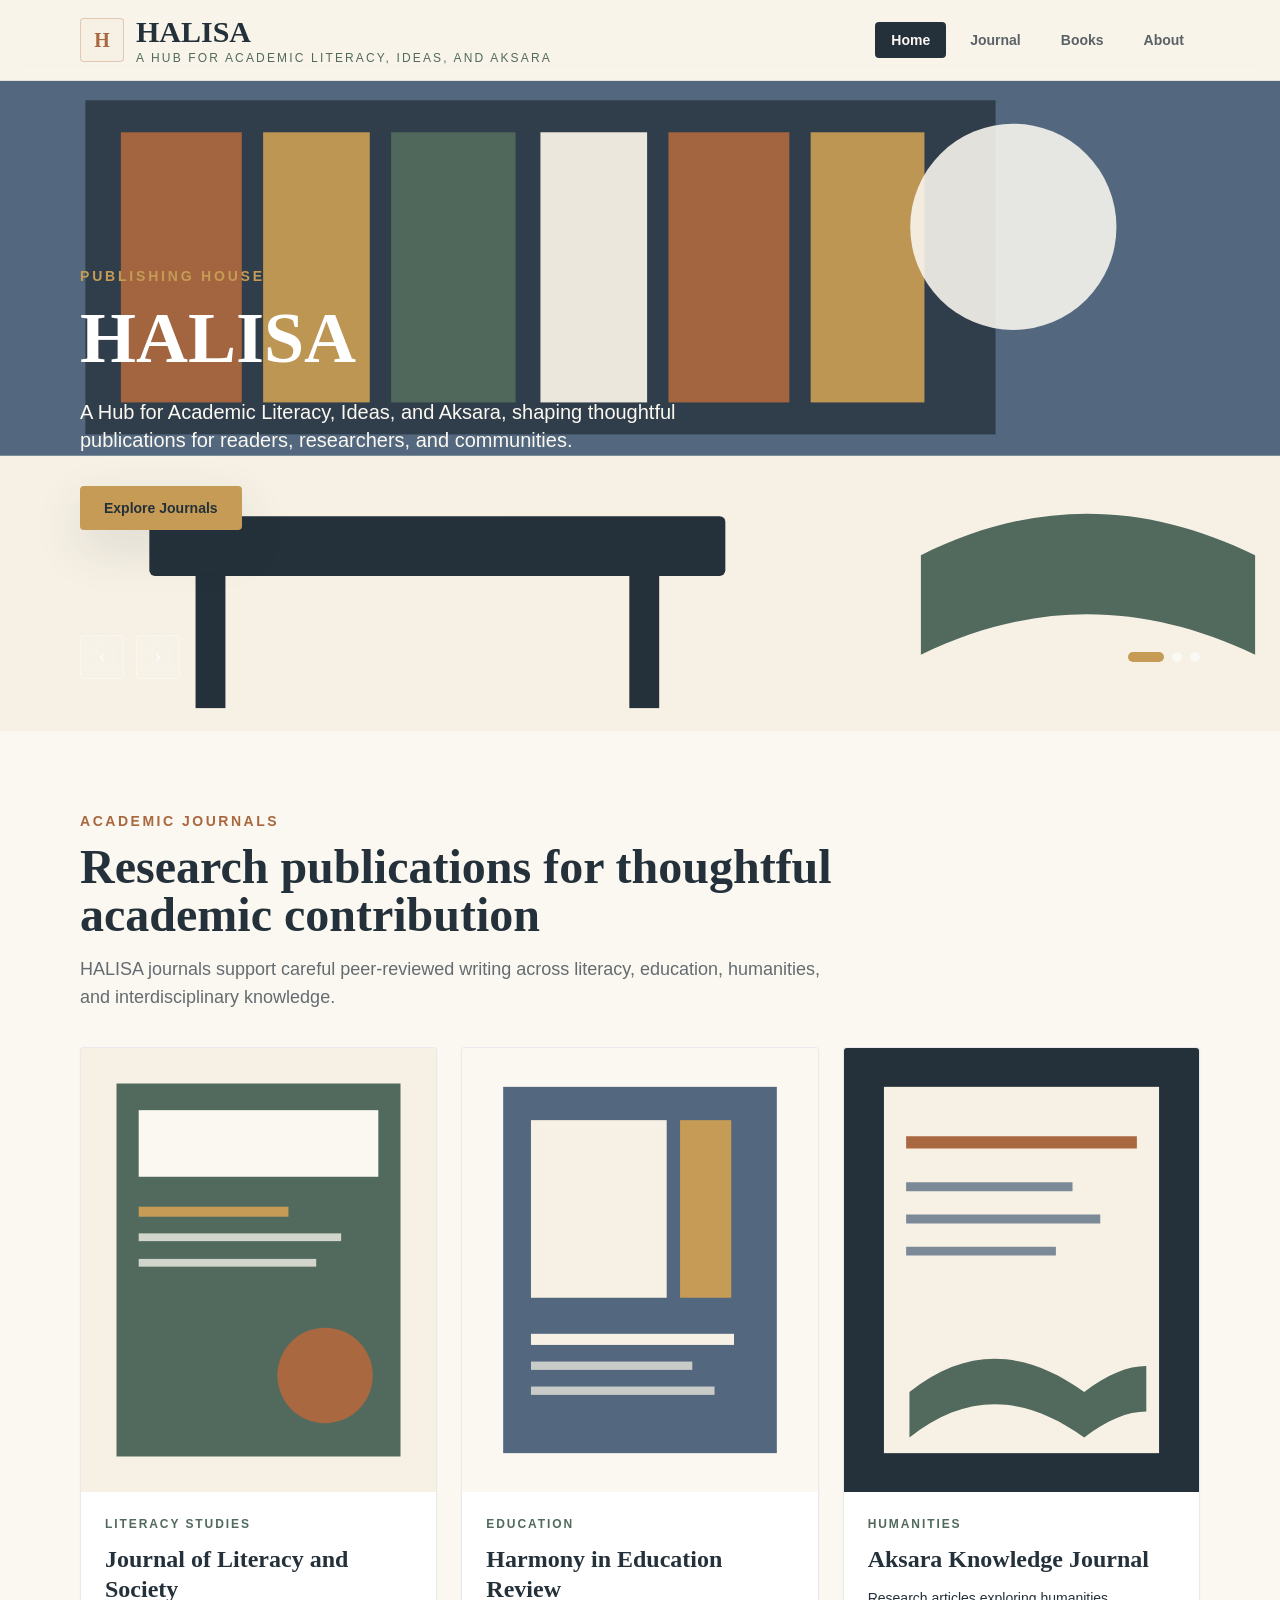
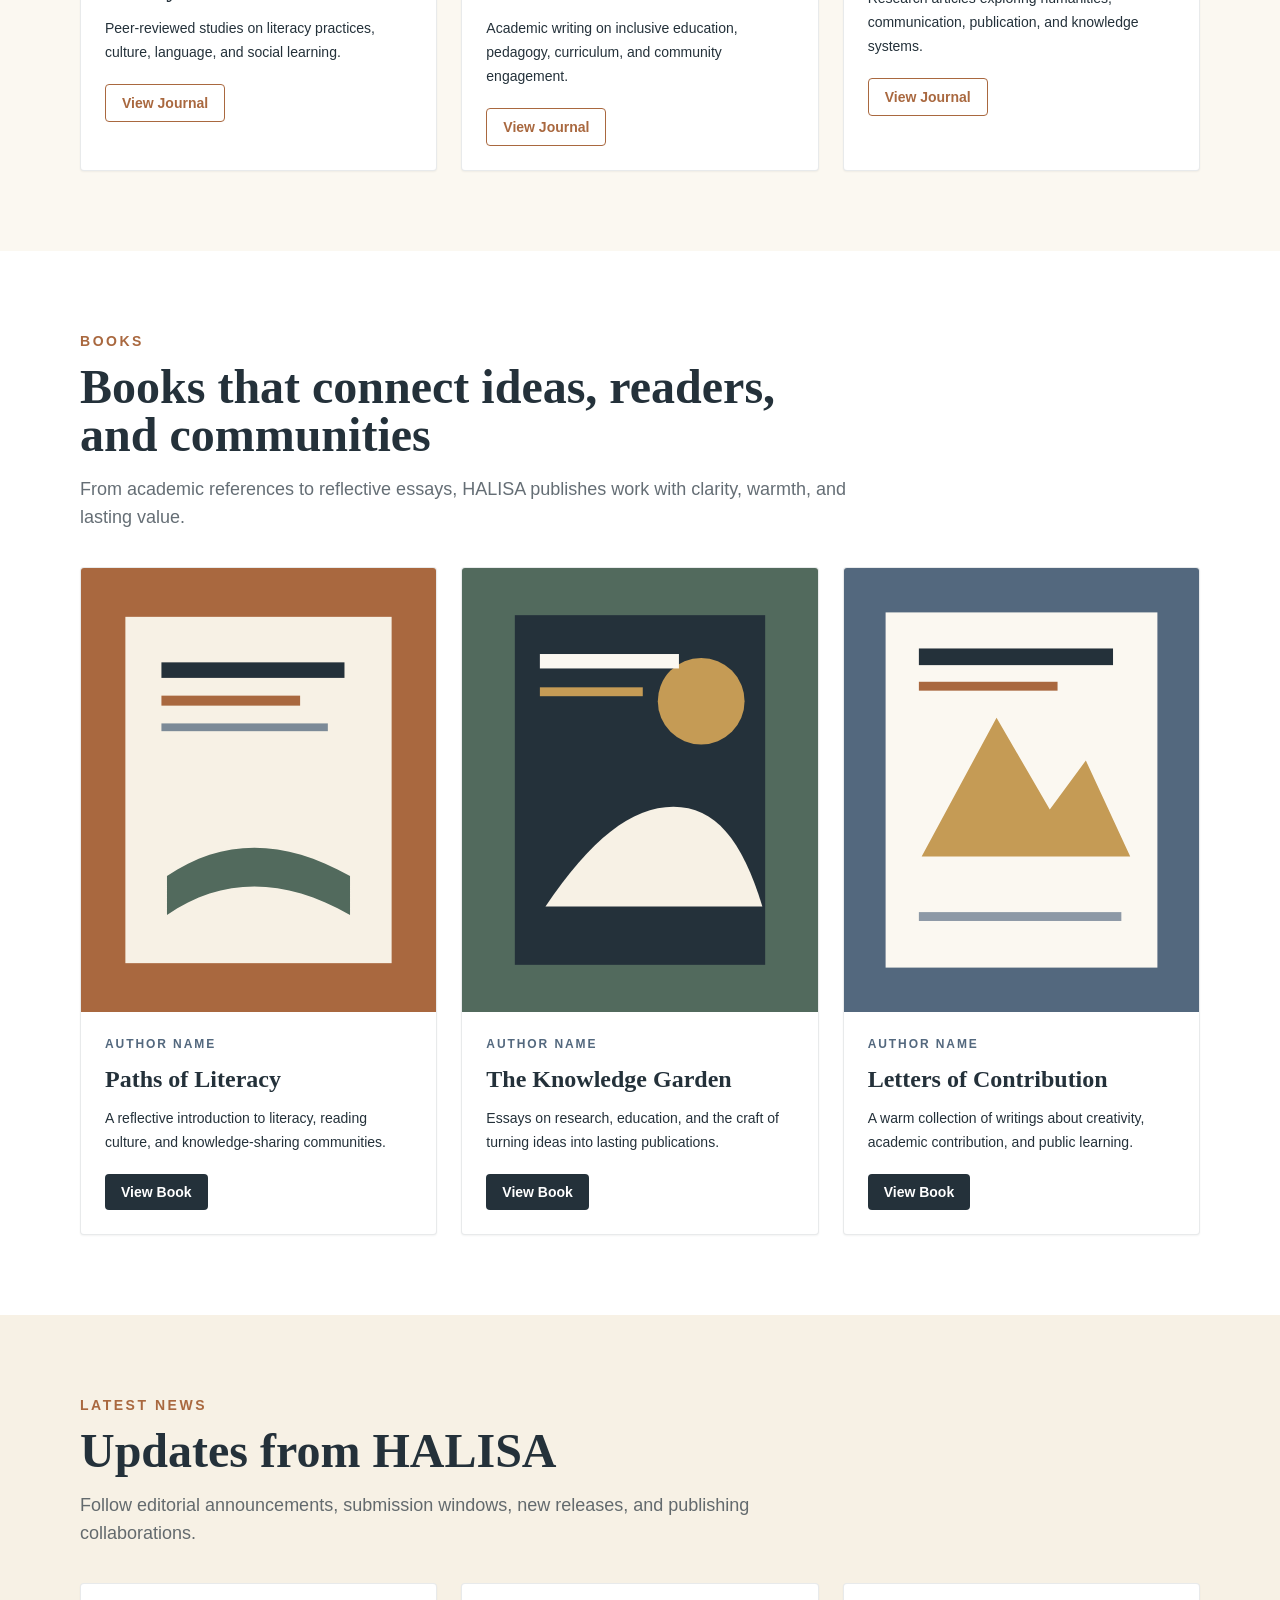
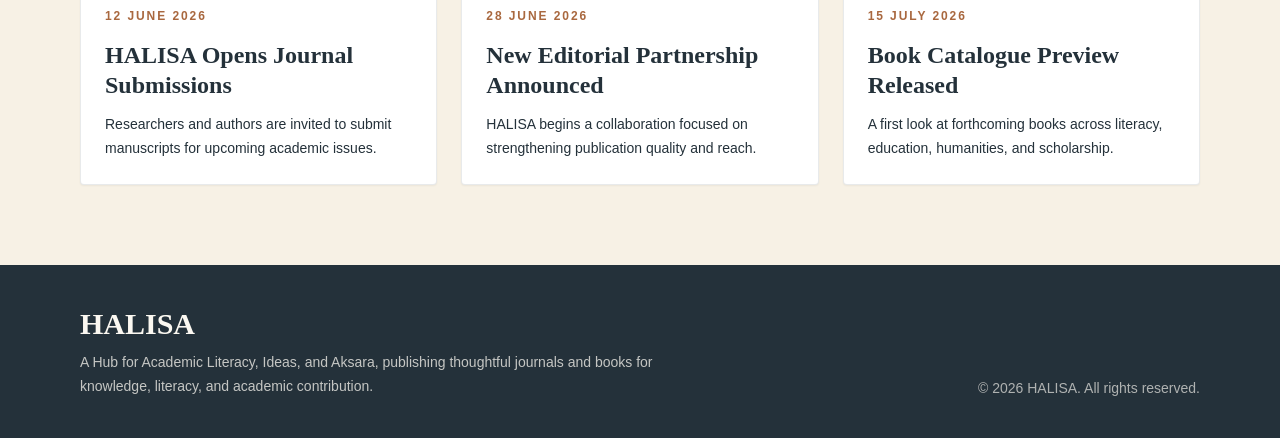
==== index.html @ baf2a585 "Initial HALISA static site" ====
<!DOCTYPE html><html lang="en" class="cormorant_garamond_f9443eaa-module__gscFkW__variable inter_f538a49-module__f4k-Ea__variable"><head><meta charSet="utf-8"/><meta name="viewport" content="width=device-width, initial-scale=1"/><link rel="preload" href="/_next/static/media/01e4147cff8141ee-s.p.3huc2loe0ie8a.woff2" as="font" crossorigin="" type="font/woff2"/><link rel="preload" href="/_next/static/media/83afe278b6a6bb3c-s.p.2bn3s6zvc0dyp.woff2" as="font" crossorigin="" type="font/woff2"/><link rel="preload" as="image" href="/images/hero-research.svg"/><link rel="stylesheet" href="/_next/static/chunks/1_wetql0o20ae.css" data-precedence="next"/><link rel="preload" as="script" fetchPriority="low" href="/_next/static/chunks/0iq1i69206cyl.js"/><script src="/_next/static/chunks/27jktro2p5rq9.js" async=""></script><script src="/_next/static/chunks/082obv3v03b-9.js" async=""></script><script src="/_next/static/chunks/2cya-h6pss2j9.js" async=""></script><script src="/_next/static/chunks/turbopack-1zpx-uog3lic9.js" async=""></script><script src="/_next/static/chunks/1osb_ha01p98y.js" async=""></script><script src="/_next/static/chunks/14mrh2-p_w84d.js" async=""></script><script src="/_next/static/chunks/33bhviva7jg9w.js" async=""></script><meta name="next-size-adjust" content=""/><title>HALISA | A Hub for Academic Literacy, Ideas, and Aksara</title><meta name="description" content="HALISA is a publishing company dedicated to literacy, knowledge, authorship, and academic contribution."/><script src="/_next/static/chunks/0cz1d0mv5g_q7.js" noModule=""></script></head><body class="font-sans antialiased"><div hidden=""><!--$--><!--/$--></div><header class="sticky top-0 z-50 border-b border-ink/10 bg-linen/92 backdrop-blur"><nav class="container-padded flex min-h-20 items-center justify-between gap-5"><a class="focus-ring flex items-center gap-3" aria-label="HALISA home" href="/"><span class="flex h-11 w-11 items-center justify-center rounded border border-copper/30 bg-parchment font-serif text-xl font-bold text-copper">H</span><span><span class="block font-serif text-3xl font-bold tracking-normal text-ink">HALISA</span><span class="hidden text-xs uppercase tracking-[0.18em] text-moss sm:block">A Hub for Academic Literacy, Ideas, and Aksara</span></span></a><button type="button" class="focus-ring inline-flex h-11 w-11 items-center justify-center rounded border border-ink/15 text-ink md:hidden" aria-label="Toggle navigation menu" aria-expanded="false"><span class="sr-only">Menu</span><span class="flex flex-col gap-1.5"><span class="h-0.5 w-5 bg-current"></span><span class="h-0.5 w-5 bg-current"></span><span class="h-0.5 w-5 bg-current"></span></span></button><div class="hidden items-center gap-2 md:flex"><a class="focus-ring rounded px-4 py-2 text-sm font-semibold transition bg-ink text-linen" href="/">Home</a><a class="focus-ring rounded px-4 py-2 text-sm font-semibold transition text-ink/75 hover:bg-parchment hover:text-ink" href="/journal">Journal</a><a class="focus-ring rounded px-4 py-2 text-sm font-semibold transition text-ink/75 hover:bg-parchment hover:text-ink" href="/books">Books</a><a class="focus-ring rounded px-4 py-2 text-sm font-semibold transition text-ink/75 hover:bg-parchment hover:text-ink" href="/about">About</a></div></nav></header><main><section class="relative min-h-[620px] overflow-hidden bg-ink text-linen sm:min-h-[650px]"><div class="absolute inset-0 transition-opacity duration-700 opacity-100" aria-hidden="false"><img alt="Warm academic library with journals and reading tables" decoding="async" data-nimg="fill" class="object-cover" style="position:absolute;height:100%;width:100%;left:0;top:0;right:0;bottom:0;color:transparent" src="/images/hero-research.svg"/><div class="absolute inset-0 bg-gradient-to-r from-ink/86 via-ink/46 to-ink/12"></div></div><div class="absolute inset-0 transition-opacity duration-700 opacity-0" aria-hidden="true"><img alt="Curated books arranged on a modern publishing desk" loading="lazy" decoding="async" data-nimg="fill" class="object-cover" style="position:absolute;height:100%;width:100%;left:0;top:0;right:0;bottom:0;color:transparent" src="/images/hero-books.svg"/><div class="absolute inset-0 bg-gradient-to-r from-ink/86 via-ink/46 to-ink/12"></div></div><div class="absolute inset-0 transition-opacity duration-700 opacity-0" aria-hidden="true"><img alt="Open book with notes and soft academic lighting" loading="lazy" decoding="async" data-nimg="fill" class="object-cover" style="position:absolute;height:100%;width:100%;left:0;top:0;right:0;bottom:0;color:transparent" src="/images/hero-literacy.svg"/><div class="absolute inset-0 bg-gradient-to-r from-ink/86 via-ink/46 to-ink/12"></div></div><div class="container-padded relative z-10 flex min-h-[620px] items-center pb-20 pt-16 sm:min-h-[650px]"><div class="max-w-3xl"><p class="mb-4 text-sm font-bold uppercase tracking-[0.2em] text-gilt">Publishing House</p><h1 class="font-serif text-5xl font-bold leading-[1.02] text-white md:text-7xl">HALISA</h1><p class="mt-6 max-w-2xl text-lg leading-8 text-linen/88 md:text-xl">A Hub for Academic Literacy, Ideas, and Aksara, shaping thoughtful publications for readers, researchers, and communities.</p><a class="focus-ring mt-8 inline-flex rounded bg-gilt px-6 py-3 text-sm font-bold text-ink shadow-soft transition hover:bg-linen" href="/journal">Explore Journals</a></div></div><div class="container-padded pointer-events-none relative z-20 -mt-24 flex items-center justify-between pb-7"><div class="pointer-events-auto flex gap-3"><button type="button" class="focus-ring flex h-11 w-11 items-center justify-center rounded border border-white/35 bg-white/10 text-white backdrop-blur transition hover:bg-white hover:text-ink" aria-label="Previous hero slide">‹</button><button type="button" class="focus-ring flex h-11 w-11 items-center justify-center rounded border border-white/35 bg-white/10 text-white backdrop-blur transition hover:bg-white hover:text-ink" aria-label="Next hero slide">›</button></div><div class="pointer-events-auto flex gap-2"><button type="button" class="focus-ring h-2.5 rounded-full transition-all w-9 bg-gilt" aria-label="Go to slide 1"></button><button type="button" class="focus-ring h-2.5 rounded-full transition-all w-2.5 bg-white/55" aria-label="Go to slide 2"></button><button type="button" class="focus-ring h-2.5 rounded-full transition-all w-2.5 bg-white/55" aria-label="Go to slide 3"></button></div></div></section><section class="bg-linen py-20"><div class="container-padded"><div class="mb-9 max-w-3xl"><p class="mb-3 text-sm font-bold uppercase tracking-[0.18em] text-copper">Academic Journals</p><h2 class="font-serif text-4xl font-bold leading-tight text-ink md:text-5xl">Research publications for thoughtful academic contribution</h2><p class="mt-4 text-base leading-7 text-ink/70 md:text-lg">HALISA journals support careful peer-reviewed writing across literacy, education, humanities, and interdisciplinary knowledge.</p></div><div class="grid gap-6 md:grid-cols-3"><article class="group overflow-hidden rounded border border-ink/10 bg-white shadow-sm transition hover:-translate-y-1 hover:shadow-soft"><div class="relative aspect-[4/5] bg-parchment"><img alt="Cover for Journal of Literacy and Society" loading="lazy" decoding="async" data-nimg="fill" class="object-cover" style="position:absolute;height:100%;width:100%;left:0;top:0;right:0;bottom:0;color:transparent" src="/images/journal-literacy.svg"/></div><div class="p-6"><p class="mb-3 text-xs font-bold uppercase tracking-[0.16em] text-moss">Literacy Studies</p><h3 class="font-serif text-2xl font-bold leading-tight text-ink">Journal of Literacy and Society</h3><p class="mt-3 text-sm leading-6 text-ink/68">Peer-reviewed studies on literacy practices, culture, language, and social learning.</p><a class="focus-ring mt-5 inline-flex rounded border border-copper px-4 py-2 text-sm font-bold text-copper transition hover:bg-copper hover:text-white" href="/journal">View Journal</a></div></article><article class="group overflow-hidden rounded border border-ink/10 bg-white shadow-sm transition hover:-translate-y-1 hover:shadow-soft"><div class="relative aspect-[4/5] bg-parchment"><img alt="Cover for Harmony in Education Review" loading="lazy" decoding="async" data-nimg="fill" class="object-cover" style="position:absolute;height:100%;width:100%;left:0;top:0;right:0;bottom:0;color:transparent" src="/images/journal-education.svg"/></div><div class="p-6"><p class="mb-3 text-xs font-bold uppercase tracking-[0.16em] text-moss">Education</p><h3 class="font-serif text-2xl font-bold leading-tight text-ink">Harmony in Education Review</h3><p class="mt-3 text-sm leading-6 text-ink/68">Academic writing on inclusive education, pedagogy, curriculum, and community engagement.</p><a class="focus-ring mt-5 inline-flex rounded border border-copper px-4 py-2 text-sm font-bold text-copper transition hover:bg-copper hover:text-white" href="/journal">View Journal</a></div></article><article class="group overflow-hidden rounded border border-ink/10 bg-white shadow-sm transition hover:-translate-y-1 hover:shadow-soft"><div class="relative aspect-[4/5] bg-parchment"><img alt="Cover for Aksara Knowledge Journal" loading="lazy" decoding="async" data-nimg="fill" class="object-cover" style="position:absolute;height:100%;width:100%;left:0;top:0;right:0;bottom:0;color:transparent" src="/images/journal-knowledge.svg"/></div><div class="p-6"><p class="mb-3 text-xs font-bold uppercase tracking-[0.16em] text-moss">Humanities</p><h3 class="font-serif text-2xl font-bold leading-tight text-ink">Aksara Knowledge Journal</h3><p class="mt-3 text-sm leading-6 text-ink/68">Research articles exploring humanities, communication, publication, and knowledge systems.</p><a class="focus-ring mt-5 inline-flex rounded border border-copper px-4 py-2 text-sm font-bold text-copper transition hover:bg-copper hover:text-white" href="/journal">View Journal</a></div></article></div></div></section><section class="bg-white py-20"><div class="container-padded"><div class="mb-9 max-w-3xl"><p class="mb-3 text-sm font-bold uppercase tracking-[0.18em] text-copper">Books</p><h2 class="font-serif text-4xl font-bold leading-tight text-ink md:text-5xl">Books that connect ideas, readers, and communities</h2><p class="mt-4 text-base leading-7 text-ink/70 md:text-lg">From academic references to reflective essays, HALISA publishes work with clarity, warmth, and lasting value.</p></div><div class="grid gap-6 md:grid-cols-3"><article class="group overflow-hidden rounded border border-ink/10 bg-white shadow-sm transition hover:-translate-y-1 hover:shadow-soft"><div class="relative aspect-[4/5] bg-parchment"><img alt="Cover for Paths of Literacy" loading="lazy" decoding="async" data-nimg="fill" class="object-cover" style="position:absolute;height:100%;width:100%;left:0;top:0;right:0;bottom:0;color:transparent" src="/images/book-literacy.svg"/></div><div class="p-6"><p class="mb-3 text-xs font-bold uppercase tracking-[0.16em] text-slateblue">Author Name</p><h3 class="font-serif text-2xl font-bold leading-tight text-ink">Paths of Literacy</h3><p class="mt-3 text-sm leading-6 text-ink/68">A reflective introduction to literacy, reading culture, and knowledge-sharing communities.</p><a class="focus-ring mt-5 inline-flex rounded bg-ink px-4 py-2 text-sm font-bold text-white transition hover:bg-moss" href="/books">View Book</a></div></article><article class="group overflow-hidden rounded border border-ink/10 bg-white shadow-sm transition hover:-translate-y-1 hover:shadow-soft"><div class="relative aspect-[4/5] bg-parchment"><img alt="Cover for The Knowledge Garden" loading="lazy" decoding="async" data-nimg="fill" class="object-cover" style="position:absolute;height:100%;width:100%;left:0;top:0;right:0;bottom:0;color:transparent" src="/images/book-knowledge.svg"/></div><div class="p-6"><p class="mb-3 text-xs font-bold uppercase tracking-[0.16em] text-slateblue">Author Name</p><h3 class="font-serif text-2xl font-bold leading-tight text-ink">The Knowledge Garden</h3><p class="mt-3 text-sm leading-6 text-ink/68">Essays on research, education, and the craft of turning ideas into lasting publications.</p><a class="focus-ring mt-5 inline-flex rounded bg-ink px-4 py-2 text-sm font-bold text-white transition hover:bg-moss" href="/books">View Book</a></div></article><article class="group overflow-hidden rounded border border-ink/10 bg-white shadow-sm transition hover:-translate-y-1 hover:shadow-soft"><div class="relative aspect-[4/5] bg-parchment"><img alt="Cover for Letters of Contribution" loading="lazy" decoding="async" data-nimg="fill" class="object-cover" style="position:absolute;height:100%;width:100%;left:0;top:0;right:0;bottom:0;color:transparent" src="/images/book-contribution.svg"/></div><div class="p-6"><p class="mb-3 text-xs font-bold uppercase tracking-[0.16em] text-slateblue">Author Name</p><h3 class="font-serif text-2xl font-bold leading-tight text-ink">Letters of Contribution</h3><p class="mt-3 text-sm leading-6 text-ink/68">A warm collection of writings about creativity, academic contribution, and public learning.</p><a class="focus-ring mt-5 inline-flex rounded bg-ink px-4 py-2 text-sm font-bold text-white transition hover:bg-moss" href="/books">View Book</a></div></article></div></div></section><section class="bg-parchment py-20"><div class="container-padded"><div class="mb-9 max-w-3xl"><p class="mb-3 text-sm font-bold uppercase tracking-[0.18em] text-copper">Latest News</p><h2 class="font-serif text-4xl font-bold leading-tight text-ink md:text-5xl">Updates from HALISA</h2><p class="mt-4 text-base leading-7 text-ink/70 md:text-lg">Follow editorial announcements, submission windows, new releases, and publishing collaborations.</p></div><div class="grid gap-6 md:grid-cols-3"><article class="rounded border border-ink/10 bg-white p-6 shadow-sm"><p class="text-xs font-bold uppercase tracking-[0.16em] text-copper">12 June 2026</p><h3 class="mt-4 font-serif text-2xl font-bold leading-tight text-ink">HALISA Opens Journal Submissions</h3><p class="mt-3 text-sm leading-6 text-ink/68">Researchers and authors are invited to submit manuscripts for upcoming academic issues.</p></article><article class="rounded border border-ink/10 bg-white p-6 shadow-sm"><p class="text-xs font-bold uppercase tracking-[0.16em] text-copper">28 June 2026</p><h3 class="mt-4 font-serif text-2xl font-bold leading-tight text-ink">New Editorial Partnership Announced</h3><p class="mt-3 text-sm leading-6 text-ink/68">HALISA begins a collaboration focused on strengthening publication quality and reach.</p></article><article class="rounded border border-ink/10 bg-white p-6 shadow-sm"><p class="text-xs font-bold uppercase tracking-[0.16em] text-copper">15 July 2026</p><h3 class="mt-4 font-serif text-2xl font-bold leading-tight text-ink">Book Catalogue Preview Released</h3><p class="mt-3 text-sm leading-6 text-ink/68">A first look at forthcoming books across literacy, education, humanities, and scholarship.</p></article></div></div></section><!--$--><!--/$--></main><footer class="border-t border-ink/10 bg-ink text-linen"><div class="container-padded grid gap-6 py-10 md:grid-cols-[1fr_auto] md:items-end"><div><p class="font-serif text-3xl font-bold">HALISA</p><p class="mt-2 max-w-xl text-sm leading-6 text-linen/75">A Hub for Academic Literacy, Ideas, and Aksara, publishing thoughtful journals and books for knowledge, literacy, and academic contribution.</p></div><p class="text-sm text-linen/65">© 2026 HALISA. All rights reserved.</p></div></footer><script src="/_next/static/chunks/0iq1i69206cyl.js" id="_R_" async=""></script><script>(self.__next_f=self.__next_f||[]).push([0])</script><script>self.__next_f.push([1,"1:\"$Sreact.fragment\"\n2:I[62319,[\"/_next/static/chunks/1osb_ha01p98y.js\",\"/_next/static/chunks/14mrh2-p_w84d.js\"],\"default\"]\n3:I[39756,[\"/_next/static/chunks/1osb_ha01p98y.js\",\"/_next/static/chunks/14mrh2-p_w84d.js\"],\"default\"]\n4:I[37457,[\"/_next/static/chunks/1osb_ha01p98y.js\",\"/_next/static/chunks/14mrh2-p_w84d.js\"],\"default\"]\n5:I[92709,[\"/_next/static/chunks/1osb_ha01p98y.js\",\"/_next/static/chunks/14mrh2-p_w84d.js\",\"/_next/static/chunks/33bhviva7jg9w.js\"],\"default\"]\nc:I[68027,[\"/_next/static/chunks/1osb_ha01p98y.js\",\"/_next/static/chunks/14mrh2-p_w84d.js\"],\"default\",1]\n:HL[\"/_next/static/chunks/1_wetql0o20ae.css\",\"style\"]\n:HL[\"/_next/static/media/01e4147cff8141ee-s.p.3huc2loe0ie8a.woff2\",\"font\",{\"crossOrigin\":\"\",\"type\":\"font/woff2\"}]\n:HL[\"/_next/static/media/83afe278b6a6bb3c-s.p.2bn3s6zvc0dyp.woff2\",\"font\",{\"crossOrigin\":\"\",\"type\":\"font/woff2\"}]\n"])</script><script>self.__next_f.push([1,"0:{\"P\":null,\"c\":[\"\",\"\"],\"q\":\"\",\"i\":false,\"f\":[[[\"\",{\"children\":[\"__PAGE__\",{}]},\"$undefined\",\"$undefined\",16],[[\"$\",\"$1\",\"c\",{\"children\":[[[\"$\",\"link\",\"0\",{\"rel\":\"stylesheet\",\"href\":\"/_next/static/chunks/1_wetql0o20ae.css\",\"precedence\":\"next\",\"crossOrigin\":\"$undefined\",\"nonce\":\"$undefined\"}],[\"$\",\"script\",\"script-0\",{\"src\":\"/_next/static/chunks/1osb_ha01p98y.js\",\"async\":true,\"nonce\":\"$undefined\"}],[\"$\",\"script\",\"script-1\",{\"src\":\"/_next/static/chunks/14mrh2-p_w84d.js\",\"async\":true,\"nonce\":\"$undefined\"}]],[\"$\",\"html\",null,{\"lang\":\"en\",\"className\":\"cormorant_garamond_f9443eaa-module__gscFkW__variable inter_f538a49-module__f4k-Ea__variable\",\"children\":[\"$\",\"body\",null,{\"className\":\"font-sans antialiased\",\"children\":[[\"$\",\"$L2\",null,{}],[\"$\",\"main\",null,{\"children\":[\"$\",\"$L3\",null,{\"parallelRouterKey\":\"children\",\"error\":\"$undefined\",\"errorStyles\":\"$undefined\",\"errorScripts\":\"$undefined\",\"template\":[\"$\",\"$L4\",null,{}],\"templateStyles\":\"$undefined\",\"templateScripts\":\"$undefined\",\"notFound\":[[[\"$\",\"title\",null,{\"children\":\"404: This page could not be found.\"}],[\"$\",\"div\",null,{\"style\":{\"fontFamily\":\"system-ui,\\\"Segoe UI\\\",Roboto,Helvetica,Arial,sans-serif,\\\"Apple Color Emoji\\\",\\\"Segoe UI Emoji\\\"\",\"height\":\"100vh\",\"textAlign\":\"center\",\"display\":\"flex\",\"flexDirection\":\"column\",\"alignItems\":\"center\",\"justifyContent\":\"center\"},\"children\":[\"$\",\"div\",null,{\"children\":[[\"$\",\"style\",null,{\"dangerouslySetInnerHTML\":{\"__html\":\"body{color:#000;background:#fff;margin:0}.next-error-h1{border-right:1px solid rgba(0,0,0,.3)}@media (prefers-color-scheme:dark){body{color:#fff;background:#000}.next-error-h1{border-right:1px solid rgba(255,255,255,.3)}}\"}}],[\"$\",\"h1\",null,{\"className\":\"next-error-h1\",\"style\":{\"display\":\"inline-block\",\"margin\":\"0 20px 0 0\",\"padding\":\"0 23px 0 0\",\"fontSize\":24,\"fontWeight\":500,\"verticalAlign\":\"top\",\"lineHeight\":\"49px\"},\"children\":404}],[\"$\",\"div\",null,{\"style\":{\"display\":\"inline-block\"},\"children\":[\"$\",\"h2\",null,{\"style\":{\"fontSize\":14,\"fontWeight\":400,\"lineHeight\":\"49px\",\"margin\":0},\"children\":\"This page could not be found.\"}]}]]}]}]],[]],\"forbidden\":\"$undefined\",\"unauthorized\":\"$undefined\"}]}],[\"$\",\"footer\",null,{\"className\":\"border-t border-ink/10 bg-ink text-linen\",\"children\":[\"$\",\"div\",null,{\"className\":\"container-padded grid gap-6 py-10 md:grid-cols-[1fr_auto] md:items-end\",\"children\":[[\"$\",\"div\",null,{\"children\":[[\"$\",\"p\",null,{\"className\":\"font-serif text-3xl font-bold\",\"children\":\"HALISA\"}],[\"$\",\"p\",null,{\"className\":\"mt-2 max-w-xl text-sm leading-6 text-linen/75\",\"children\":\"A Hub for Academic Literacy, Ideas, and Aksara, publishing thoughtful journals and books for knowledge, literacy, and academic contribution.\"}]]}],[\"$\",\"p\",null,{\"className\":\"text-sm text-linen/65\",\"children\":\"© 2026 HALISA. All rights reserved.\"}]]}]}]]}]}]]}],{\"children\":[[\"$\",\"$1\",\"c\",{\"children\":[[[\"$\",\"$L5\",null,{\"slides\":[{\"title\":\"HALISA\",\"description\":\"A Hub for Academic Literacy, Ideas, and Aksara, shaping thoughtful publications for readers, researchers, and communities.\",\"buttonLabel\":\"Explore Journals\",\"href\":\"/journal\",\"image\":\"/images/hero-research.svg\",\"alt\":\"Warm academic library with journals and reading tables\"},{\"title\":\"Publishing Knowledge With Care\",\"description\":\"Elegant editorial work for academic writing, meaningful books, and ideas that move across disciplines.\",\"buttonLabel\":\"Browse Books\",\"href\":\"/books\",\"image\":\"/images/hero-books.svg\",\"alt\":\"Curated books arranged on a modern publishing desk\"},{\"title\":\"Literacy, Harmony, and Scholarship\",\"description\":\"A home for rigorous scholarship and careful writing rooted in contribution and clarity.\",\"buttonLabel\":\"About HALISA\",\"href\":\"/about\",\"image\":\"/images/hero-literacy.svg\",\"alt\":\"Open book with notes and soft academic lighting\"}]}],[\"$\",\"section\",null,{\"className\":\"bg-linen py-20\",\"children\":[\"$\",\"div\",null,{\"className\":\"container-padded\",\"children\":[[\"$\",\"div\",null,{\"className\":\"mb-9 max-w-3xl\",\"children\":[[\"$\",\"p\",null,{\"className\":\"mb-3 text-sm font-bold uppercase tracking-[0.18em] text-copper\",\"children\":\"Academic Journals\"}],[\"$\",\"h2\",null,{\"className\":\"font-serif text-4xl font-bold leading-tight text-ink md:text-5xl\",\"children\":\"Research publications for thoughtful academic contribution\"}],[\"$\",\"p\",null,{\"className\":\"mt-4 text-base leading-7 text-ink/70 md:text-lg\",\"children\":\"HALISA journals support careful peer-reviewed writing across literacy, education, humanities, and interdisciplinary knowledge.\"}]]}],\"$L6\"]}]}],\"$L7\",\"$L8\"],[\"$L9\"],\"$La\"]}],{},null,false,null]},null,false,null],\"$Lb\",false]],\"m\":\"$undefined\",\"G\":[\"$c\",[\"$Ld\"]],\"S\":true,\"h\":null,\"s\":\"$undefined\",\"l\":\"$undefined\",\"p\":\"$undefined\",\"d\":\"$undefined\",\"b\":\"LRy9UqsoZ55gL0L48-SLR\"}\n"])</script><script>self.__next_f.push([1,"e:I[5500,[\"/_next/static/chunks/1osb_ha01p98y.js\",\"/_next/static/chunks/14mrh2-p_w84d.js\",\"/_next/static/chunks/33bhviva7jg9w.js\"],\"Image\"]\nf:I[22016,[\"/_next/static/chunks/1osb_ha01p98y.js\",\"/_next/static/chunks/14mrh2-p_w84d.js\",\"/_next/static/chunks/33bhviva7jg9w.js\"],\"\"]\n10:I[97367,[\"/_next/static/chunks/1osb_ha01p98y.js\",\"/_next/static/chunks/14mrh2-p_w84d.js\"],\"OutletBoundary\"]\n11:\"$Sreact.suspense\"\n13:I[97367,[\"/_next/static/chunks/1osb_ha01p98y.js\",\"/_next/static/chunks/14mrh2-p_w84d.js\"],\"ViewportBoundary\"]\n15:I[97367,[\"/_next/static/chunks/1osb_ha01p98y.js\",\"/_next/static/chunks/14mrh2-p_w84d.js\"],\"MetadataBoundary\"]\n"])</script><script>self.__next_f.push([1,"6:[\"$\",\"div\",null,{\"className\":\"grid gap-6 md:grid-cols-3\",\"children\":[[\"$\",\"article\",\"Journal of Literacy and Society\",{\"className\":\"group overflow-hidden rounded border border-ink/10 bg-white shadow-sm transition hover:-translate-y-1 hover:shadow-soft\",\"children\":[[\"$\",\"div\",null,{\"className\":\"relative aspect-[4/5] bg-parchment\",\"children\":[\"$\",\"$Le\",null,{\"src\":\"/images/journal-literacy.svg\",\"alt\":\"Cover for Journal of Literacy and Society\",\"fill\":true,\"sizes\":\"(min-width: 1024px) 33vw, (min-width: 640px) 50vw, 100vw\",\"className\":\"object-cover\"}]}],[\"$\",\"div\",null,{\"className\":\"p-6\",\"children\":[[\"$\",\"p\",null,{\"className\":\"mb-3 text-xs font-bold uppercase tracking-[0.16em] text-moss\",\"children\":\"Literacy Studies\"}],[\"$\",\"h3\",null,{\"className\":\"font-serif text-2xl font-bold leading-tight text-ink\",\"children\":\"Journal of Literacy and Society\"}],[\"$\",\"p\",null,{\"className\":\"mt-3 text-sm leading-6 text-ink/68\",\"children\":\"Peer-reviewed studies on literacy practices, culture, language, and social learning.\"}],[\"$\",\"$Lf\",null,{\"href\":\"/journal\",\"className\":\"focus-ring mt-5 inline-flex rounded border border-copper px-4 py-2 text-sm font-bold text-copper transition hover:bg-copper hover:text-white\",\"children\":\"View Journal\"}]]}]]}],[\"$\",\"article\",\"Harmony in Education Review\",{\"className\":\"group overflow-hidden rounded border border-ink/10 bg-white shadow-sm transition hover:-translate-y-1 hover:shadow-soft\",\"children\":[[\"$\",\"div\",null,{\"className\":\"relative aspect-[4/5] bg-parchment\",\"children\":[\"$\",\"$Le\",null,{\"src\":\"/images/journal-education.svg\",\"alt\":\"Cover for Harmony in Education Review\",\"fill\":true,\"sizes\":\"(min-width: 1024px) 33vw, (min-width: 640px) 50vw, 100vw\",\"className\":\"object-cover\"}]}],[\"$\",\"div\",null,{\"className\":\"p-6\",\"children\":[[\"$\",\"p\",null,{\"className\":\"mb-3 text-xs font-bold uppercase tracking-[0.16em] text-moss\",\"children\":\"Education\"}],[\"$\",\"h3\",null,{\"className\":\"font-serif text-2xl font-bold leading-tight text-ink\",\"children\":\"Harmony in Education Review\"}],[\"$\",\"p\",null,{\"className\":\"mt-3 text-sm leading-6 text-ink/68\",\"children\":\"Academic writing on inclusive education, pedagogy, curriculum, and community engagement.\"}],[\"$\",\"$Lf\",null,{\"href\":\"/journal\",\"className\":\"focus-ring mt-5 inline-flex rounded border border-copper px-4 py-2 text-sm font-bold text-copper transition hover:bg-copper hover:text-white\",\"children\":\"View Journal\"}]]}]]}],[\"$\",\"article\",\"Aksara Knowledge Journal\",{\"className\":\"group overflow-hidden rounded border border-ink/10 bg-white shadow-sm transition hover:-translate-y-1 hover:shadow-soft\",\"children\":[[\"$\",\"div\",null,{\"className\":\"relative aspect-[4/5] bg-parchment\",\"children\":[\"$\",\"$Le\",null,{\"src\":\"/images/journal-knowledge.svg\",\"alt\":\"Cover for Aksara Knowledge Journal\",\"fill\":true,\"sizes\":\"(min-width: 1024px) 33vw, (min-width: 640px) 50vw, 100vw\",\"className\":\"object-cover\"}]}],[\"$\",\"div\",null,{\"className\":\"p-6\",\"children\":[[\"$\",\"p\",null,{\"className\":\"mb-3 text-xs font-bold uppercase tracking-[0.16em] text-moss\",\"children\":\"Humanities\"}],[\"$\",\"h3\",null,{\"className\":\"font-serif text-2xl font-bold leading-tight text-ink\",\"children\":\"Aksara Knowledge Journal\"}],[\"$\",\"p\",null,{\"className\":\"mt-3 text-sm leading-6 text-ink/68\",\"children\":\"Research articles exploring humanities, communication, publication, and knowledge systems.\"}],[\"$\",\"$Lf\",null,{\"href\":\"/journal\",\"className\":\"focus-ring mt-5 inline-flex rounded border border-copper px-4 py-2 text-sm font-bold text-copper transition hover:bg-copper hover:text-white\",\"children\":\"View Journal\"}]]}]]}]]}]\n"])</script><script>self.__next_f.push([1,"7:[\"$\",\"section\",null,{\"className\":\"bg-white py-20\",\"children\":[\"$\",\"div\",null,{\"className\":\"container-padded\",\"children\":[[\"$\",\"div\",null,{\"className\":\"mb-9 max-w-3xl\",\"children\":[[\"$\",\"p\",null,{\"className\":\"mb-3 text-sm font-bold uppercase tracking-[0.18em] text-copper\",\"children\":\"Books\"}],[\"$\",\"h2\",null,{\"className\":\"font-serif text-4xl font-bold leading-tight text-ink md:text-5xl\",\"children\":\"Books that connect ideas, readers, and communities\"}],[\"$\",\"p\",null,{\"className\":\"mt-4 text-base leading-7 text-ink/70 md:text-lg\",\"children\":\"From academic references to reflective essays, HALISA publishes work with clarity, warmth, and lasting value.\"}]]}],[\"$\",\"div\",null,{\"className\":\"grid gap-6 md:grid-cols-3\",\"children\":[[\"$\",\"article\",\"Paths of Literacy\",{\"className\":\"group overflow-hidden rounded border border-ink/10 bg-white shadow-sm transition hover:-translate-y-1 hover:shadow-soft\",\"children\":[[\"$\",\"div\",null,{\"className\":\"relative aspect-[4/5] bg-parchment\",\"children\":[\"$\",\"$Le\",null,{\"src\":\"/images/book-literacy.svg\",\"alt\":\"Cover for Paths of Literacy\",\"fill\":true,\"sizes\":\"(min-width: 1024px) 33vw, (min-width: 640px) 50vw, 100vw\",\"className\":\"object-cover\"}]}],[\"$\",\"div\",null,{\"className\":\"p-6\",\"children\":[[\"$\",\"p\",null,{\"className\":\"mb-3 text-xs font-bold uppercase tracking-[0.16em] text-slateblue\",\"children\":\"Author Name\"}],[\"$\",\"h3\",null,{\"className\":\"font-serif text-2xl font-bold leading-tight text-ink\",\"children\":\"Paths of Literacy\"}],[\"$\",\"p\",null,{\"className\":\"mt-3 text-sm leading-6 text-ink/68\",\"children\":\"A reflective introduction to literacy, reading culture, and knowledge-sharing communities.\"}],[\"$\",\"$Lf\",null,{\"href\":\"/books\",\"className\":\"focus-ring mt-5 inline-flex rounded bg-ink px-4 py-2 text-sm font-bold text-white transition hover:bg-moss\",\"children\":\"View Book\"}]]}]]}],[\"$\",\"article\",\"The Knowledge Garden\",{\"className\":\"group overflow-hidden rounded border border-ink/10 bg-white shadow-sm transition hover:-translate-y-1 hover:shadow-soft\",\"children\":[[\"$\",\"div\",null,{\"className\":\"relative aspect-[4/5] bg-parchment\",\"children\":[\"$\",\"$Le\",null,{\"src\":\"/images/book-knowledge.svg\",\"alt\":\"Cover for The Knowledge Garden\",\"fill\":true,\"sizes\":\"(min-width: 1024px) 33vw, (min-width: 640px) 50vw, 100vw\",\"className\":\"object-cover\"}]}],[\"$\",\"div\",null,{\"className\":\"p-6\",\"children\":[[\"$\",\"p\",null,{\"className\":\"mb-3 text-xs font-bold uppercase tracking-[0.16em] text-slateblue\",\"children\":\"Author Name\"}],[\"$\",\"h3\",null,{\"className\":\"font-serif text-2xl font-bold leading-tight text-ink\",\"children\":\"The Knowledge Garden\"}],[\"$\",\"p\",null,{\"className\":\"mt-3 text-sm leading-6 text-ink/68\",\"children\":\"Essays on research, education, and the craft of turning ideas into lasting publications.\"}],[\"$\",\"$Lf\",null,{\"href\":\"/books\",\"className\":\"focus-ring mt-5 inline-flex rounded bg-ink px-4 py-2 text-sm font-bold text-white transition hover:bg-moss\",\"children\":\"View Book\"}]]}]]}],[\"$\",\"article\",\"Letters of Contribution\",{\"className\":\"group overflow-hidden rounded border border-ink/10 bg-white shadow-sm transition hover:-translate-y-1 hover:shadow-soft\",\"children\":[[\"$\",\"div\",null,{\"className\":\"relative aspect-[4/5] bg-parchment\",\"children\":[\"$\",\"$Le\",null,{\"src\":\"/images/book-contribution.svg\",\"alt\":\"Cover for Letters of Contribution\",\"fill\":true,\"sizes\":\"(min-width: 1024px) 33vw, (min-width: 640px) 50vw, 100vw\",\"className\":\"object-cover\"}]}],[\"$\",\"div\",null,{\"className\":\"p-6\",\"children\":[[\"$\",\"p\",null,{\"className\":\"mb-3 text-xs font-bold uppercase tracking-[0.16em] text-slateblue\",\"children\":\"Author Name\"}],[\"$\",\"h3\",null,{\"className\":\"font-serif text-2xl font-bold leading-tight text-ink\",\"children\":\"Letters of Contribution\"}],[\"$\",\"p\",null,{\"className\":\"mt-3 text-sm leading-6 text-ink/68\",\"children\":\"A warm collection of writings about creativity, academic contribution, and public learning.\"}],[\"$\",\"$Lf\",null,{\"href\":\"/books\",\"className\":\"focus-ring mt-5 inline-flex rounded bg-ink px-4 py-2 text-sm font-bold text-white transition hover:bg-moss\",\"children\":\"View Book\"}]]}]]}]]}]]}]}]\n"])</script><script>self.__next_f.push([1,"8:[\"$\",\"section\",null,{\"className\":\"bg-parchment py-20\",\"children\":[\"$\",\"div\",null,{\"className\":\"container-padded\",\"children\":[[\"$\",\"div\",null,{\"className\":\"mb-9 max-w-3xl\",\"children\":[[\"$\",\"p\",null,{\"className\":\"mb-3 text-sm font-bold uppercase tracking-[0.18em] text-copper\",\"children\":\"Latest News\"}],[\"$\",\"h2\",null,{\"className\":\"font-serif text-4xl font-bold leading-tight text-ink md:text-5xl\",\"children\":\"Updates from HALISA\"}],[\"$\",\"p\",null,{\"className\":\"mt-4 text-base leading-7 text-ink/70 md:text-lg\",\"children\":\"Follow editorial announcements, submission windows, new releases, and publishing collaborations.\"}]]}],[\"$\",\"div\",null,{\"className\":\"grid gap-6 md:grid-cols-3\",\"children\":[[\"$\",\"article\",\"HALISA Opens Journal Submissions\",{\"className\":\"rounded border border-ink/10 bg-white p-6 shadow-sm\",\"children\":[[\"$\",\"p\",null,{\"className\":\"text-xs font-bold uppercase tracking-[0.16em] text-copper\",\"children\":\"12 June 2026\"}],[\"$\",\"h3\",null,{\"className\":\"mt-4 font-serif text-2xl font-bold leading-tight text-ink\",\"children\":\"HALISA Opens Journal Submissions\"}],[\"$\",\"p\",null,{\"className\":\"mt-3 text-sm leading-6 text-ink/68\",\"children\":\"Researchers and authors are invited to submit manuscripts for upcoming academic issues.\"}]]}],[\"$\",\"article\",\"New Editorial Partnership Announced\",{\"className\":\"rounded border border-ink/10 bg-white p-6 shadow-sm\",\"children\":[[\"$\",\"p\",null,{\"className\":\"text-xs font-bold uppercase tracking-[0.16em] text-copper\",\"children\":\"28 June 2026\"}],[\"$\",\"h3\",null,{\"className\":\"mt-4 font-serif text-2xl font-bold leading-tight text-ink\",\"children\":\"New Editorial Partnership Announced\"}],[\"$\",\"p\",null,{\"className\":\"mt-3 text-sm leading-6 text-ink/68\",\"children\":\"HALISA begins a collaboration focused on strengthening publication quality and reach.\"}]]}],[\"$\",\"article\",\"Book Catalogue Preview Released\",{\"className\":\"rounded border border-ink/10 bg-white p-6 shadow-sm\",\"children\":[[\"$\",\"p\",null,{\"className\":\"text-xs font-bold uppercase tracking-[0.16em] text-copper\",\"children\":\"15 July 2026\"}],[\"$\",\"h3\",null,{\"className\":\"mt-4 font-serif text-2xl font-bold leading-tight text-ink\",\"children\":\"Book Catalogue Preview Released\"}],[\"$\",\"p\",null,{\"className\":\"mt-3 text-sm leading-6 text-ink/68\",\"children\":\"A first look at forthcoming books across literacy, education, humanities, and scholarship.\"}]]}]]}]]}]}]\n"])</script><script>self.__next_f.push([1,"9:[\"$\",\"script\",\"script-0\",{\"src\":\"/_next/static/chunks/33bhviva7jg9w.js\",\"async\":true,\"nonce\":\"$undefined\"}]\na:[\"$\",\"$L10\",null,{\"children\":[\"$\",\"$11\",null,{\"name\":\"Next.MetadataOutlet\",\"children\":\"$@12\"}]}]\nb:[\"$\",\"$1\",\"h\",{\"children\":[null,[\"$\",\"$L13\",null,{\"children\":\"$L14\"}],[\"$\",\"div\",null,{\"hidden\":true,\"children\":[\"$\",\"$L15\",null,{\"children\":[\"$\",\"$11\",null,{\"name\":\"Next.Metadata\",\"children\":\"$L16\"}]}]}],[\"$\",\"meta\",null,{\"name\":\"next-size-adjust\",\"content\":\"\"}]]}]\nd:[\"$\",\"link\",\"0\",{\"rel\":\"stylesheet\",\"href\":\"/_next/static/chunks/1_wetql0o20ae.css\",\"precedence\":\"next\",\"crossOrigin\":\"$undefined\",\"nonce\":\"$undefined\"}]\n"])</script><script>self.__next_f.push([1,"14:[[\"$\",\"meta\",\"0\",{\"charSet\":\"utf-8\"}],[\"$\",\"meta\",\"1\",{\"name\":\"viewport\",\"content\":\"width=device-width, initial-scale=1\"}]]\n"])</script><script>self.__next_f.push([1,"12:null\n16:[[\"$\",\"title\",\"0\",{\"children\":\"HALISA | A Hub for Academic Literacy, Ideas, and Aksara\"}],[\"$\",\"meta\",\"1\",{\"name\":\"description\",\"content\":\"HALISA is a publishing company dedicated to literacy, knowledge, authorship, and academic contribution.\"}]]\n"])</script></body></html>
---- _next/static/chunks/1_wetql0o20ae.css ----
@font-face{font-family:Cormorant Garamond;font-style:normal;font-weight:500;font-display:swap;src:url(../media/9cc5c0547f229dea-s.00y8kskkn0hyx.woff2)format("woff2");unicode-range:U+460-52F,U+1C80-1C8A,U+20B4,U+2DE0-2DFF,U+A640-A69F,U+FE2E-FE2F}@font-face{font-family:Cormorant Garamond;font-style:normal;font-weight:500;font-display:swap;src:url(../media/b0947914c9718a1e-s.1xjn85gt7t6qs.woff2)format("woff2");unicode-range:U+301,U+400-45F,U+490-491,U+4B0-4B1,U+2116}@font-face{font-family:Cormorant Garamond;font-style:normal;font-weight:500;font-display:swap;src:url(../media/d0b60be57f16ee32-s.1xtu7gopqv2u0.woff2)format("woff2");unicode-range:U+102-103,U+110-111,U+128-129,U+168-169,U+1A0-1A1,U+1AF-1B0,U+300-301,U+303-304,U+308-309,U+323,U+329,U+1EA0-1EF9,U+20AB}@font-face{font-family:Cormorant Garamond;font-style:normal;font-weight:500;font-display:swap;src:url(../media/1f9e983605289f29-s.3aak_kra40y8r.woff2)format("woff2");unicode-range:U+100-2BA,U+2BD-2C5,U+2C7-2CC,U+2CE-2D7,U+2DD-2FF,U+304,U+308,U+329,U+1D00-1DBF,U+1E00-1E9F,U+1EF2-1EFF,U+2020,U+20A0-20AB,U+20AD-20C0,U+2113,U+2C60-2C7F,U+A720-A7FF}@font-face{font-family:Cormorant Garamond;font-style:normal;font-weight:500;font-display:swap;src:url(../media/01e4147cff8141ee-s.p.3huc2loe0ie8a.woff2)format("woff2");unicode-range:U+??,U+131,U+152-153,U+2BB-2BC,U+2C6,U+2DA,U+2DC,U+304,U+308,U+329,U+2000-206F,U+20AC,U+2122,U+2191,U+2193,U+2212,U+2215,U+FEFF,U+FFFD}@font-face{font-family:Cormorant Garamond;font-style:normal;font-weight:600;font-display:swap;src:url(../media/9cc5c0547f229dea-s.00y8kskkn0hyx.woff2)format("woff2");unicode-range:U+460-52F,U+1C80-1C8A,U+20B4,U+2DE0-2DFF,U+A640-A69F,U+FE2E-FE2F}@font-face{font-family:Cormorant Garamond;font-style:normal;font-weight:600;font-display:swap;src:url(../media/b0947914c9718a1e-s.1xjn85gt7t6qs.woff2)format("woff2");unicode-range:U+301,U+400-45F,U+490-491,U+4B0-4B1,U+2116}@font-face{font-family:Cormorant Garamond;font-style:normal;font-weight:600;font-display:swap;src:url(../media/d0b60be57f16ee32-s.1xtu7gopqv2u0.woff2)format("woff2");unicode-range:U+102-103,U+110-111,U+128-129,U+168-169,U+1A0-1A1,U+1AF-1B0,U+300-301,U+303-304,U+308-309,U+323,U+329,U+1EA0-1EF9,U+20AB}@font-face{font-family:Cormorant Garamond;font-style:normal;font-weight:600;font-display:swap;src:url(../media/1f9e983605289f29-s.3aak_kra40y8r.woff2)format("woff2");unicode-range:U+100-2BA,U+2BD-2C5,U+2C7-2CC,U+2CE-2D7,U+2DD-2FF,U+304,U+308,U+329,U+1D00-1DBF,U+1E00-1E9F,U+1EF2-1EFF,U+2020,U+20A0-20AB,U+20AD-20C0,U+2113,U+2C60-2C7F,U+A720-A7FF}@font-face{font-family:Cormorant Garamond;font-style:normal;font-weight:600;font-display:swap;src:url(../media/01e4147cff8141ee-s.p.3huc2loe0ie8a.woff2)format("woff2");unicode-range:U+??,U+131,U+152-153,U+2BB-2BC,U+2C6,U+2DA,U+2DC,U+304,U+308,U+329,U+2000-206F,U+20AC,U+2122,U+2191,U+2193,U+2212,U+2215,U+FEFF,U+FFFD}@font-face{font-family:Cormorant Garamond;font-style:normal;font-weight:700;font-display:swap;src:url(../media/9cc5c0547f229dea-s.00y8kskkn0hyx.woff2)format("woff2");unicode-range:U+460-52F,U+1C80-1C8A,U+20B4,U+2DE0-2DFF,U+A640-A69F,U+FE2E-FE2F}@font-face{font-family:Cormorant Garamond;font-style:normal;font-weight:700;font-display:swap;src:url(../media/b0947914c9718a1e-s.1xjn85gt7t6qs.woff2)format("woff2");unicode-range:U+301,U+400-45F,U+490-491,U+4B0-4B1,U+2116}@font-face{font-family:Cormorant Garamond;font-style:normal;font-weight:700;font-display:swap;src:url(../media/d0b60be57f16ee32-s.1xtu7gopqv2u0.woff2)format("woff2");unicode-range:U+102-103,U+110-111,U+128-129,U+168-169,U+1A0-1A1,U+1AF-1B0,U+300-301,U+303-304,U+308-309,U+323,U+329,U+1EA0-1EF9,U+20AB}@font-face{font-family:Cormorant Garamond;font-style:normal;font-weight:700;font-display:swap;src:url(../media/1f9e983605289f29-s.3aak_kra40y8r.woff2)format("woff2");unicode-range:U+100-2BA,U+2BD-2C5,U+2C7-2CC,U+2CE-2D7,U+2DD-2FF,U+304,U+308,U+329,U+1D00-1DBF,U+1E00-1E9F,U+1EF2-1EFF,U+2020,U+20A0-20AB,U+20AD-20C0,U+2113,U+2C60-2C7F,U+A720-A7FF}@font-face{font-family:Cormorant Garamond;font-style:normal;font-weight:700;font-display:swap;src:url(../media/01e4147cff8141ee-s.p.3huc2loe0ie8a.woff2)format("woff2");unicode-range:U+??,U+131,U+152-153,U+2BB-2BC,U+2C6,U+2DA,U+2DC,U+304,U+308,U+329,U+2000-206F,U+20AC,U+2122,U+2191,U+2193,U+2212,U+2215,U+FEFF,U+FFFD}@font-face{font-family:Cormorant Garamond Fallback;src:local(Times New Roman);ascent-override:95.27%;descent-override:29.59%;line-gap-override:0.0%;size-adjust:96.98%}.cormorant_garamond_f9443eaa-module__gscFkW__className{font-family:Cormorant Garamond,Cormorant Garamond Fallback;font-style:normal}.cormorant_garamond_f9443eaa-module__gscFkW__variable{--font-serif:"Cormorant Garamond", "Cormorant Garamond Fallback"}
@font-face{font-family:Inter;font-style:normal;font-weight:100 900;font-display:swap;src:url(../media/2c55a0e60120577a-s.0-dom-5bn10r2.woff2)format("woff2");unicode-range:U+460-52F,U+1C80-1C8A,U+20B4,U+2DE0-2DFF,U+A640-A69F,U+FE2E-FE2F}@font-face{font-family:Inter;font-style:normal;font-weight:100 900;font-display:swap;src:url(../media/9c72aa0f40e4eef8-s.1y4-pdgsjb-pw.woff2)format("woff2");unicode-range:U+301,U+400-45F,U+490-491,U+4B0-4B1,U+2116}@font-face{font-family:Inter;font-style:normal;font-weight:100 900;font-display:swap;src:url(../media/ad66f9afd8947f86-s.3lvt2whj97whp.woff2)format("woff2");unicode-range:U+1F??}@font-face{font-family:Inter;font-style:normal;font-weight:100 900;font-display:swap;src:url(../media/5476f68d60460930-s.2uwcyprjm3xu3.woff2)format("woff2");unicode-range:U+370-377,U+37A-37F,U+384-38A,U+38C,U+38E-3A1,U+3A3-3FF}@font-face{font-family:Inter;font-style:normal;font-weight:100 900;font-display:swap;src:url(../media/2bbe8d2671613f1f-s.0k62hbripvv8p.woff2)format("woff2");unicode-range:U+102-103,U+110-111,U+128-129,U+168-169,U+1A0-1A1,U+1AF-1B0,U+300-301,U+303-304,U+308-309,U+323,U+329,U+1EA0-1EF9,U+20AB}@font-face{font-family:Inter;font-style:normal;font-weight:100 900;font-display:swap;src:url(../media/1bffadaabf893a1e-s.3-6t-g6q0vh0a.woff2)format("woff2");unicode-range:U+100-2BA,U+2BD-2C5,U+2C7-2CC,U+2CE-2D7,U+2DD-2FF,U+304,U+308,U+329,U+1D00-1DBF,U+1E00-1E9F,U+1EF2-1EFF,U+2020,U+20A0-20AB,U+20AD-20C0,U+2113,U+2C60-2C7F,U+A720-A7FF}@font-face{font-family:Inter;font-style:normal;font-weight:100 900;font-display:swap;src:url(../media/83afe278b6a6bb3c-s.p.2bn3s6zvc0dyp.woff2)format("woff2");unicode-range:U+??,U+131,U+152-153,U+2BB-2BC,U+2C6,U+2DA,U+2DC,U+304,U+308,U+329,U+2000-206F,U+20AC,U+2122,U+2191,U+2193,U+2212,U+2215,U+FEFF,U+FFFD}@font-face{font-family:Inter Fallback;src:local(Arial);ascent-override:90.44%;descent-override:22.52%;line-gap-override:0.0%;size-adjust:107.12%}.inter_f538a49-module__f4k-Ea__className{font-family:Inter,Inter Fallback;font-style:normal}.inter_f538a49-module__f4k-Ea__variable{--font-sans:"Inter", "Inter Fallback"}
*,:before,:after,::backdrop{--tw-border-spacing-x:0;--tw-border-spacing-y:0;--tw-translate-x:0;--tw-translate-y:0;--tw-rotate:0;--tw-skew-x:0;--tw-skew-y:0;--tw-scale-x:1;--tw-scale-y:1;--tw-pan-x: ;--tw-pan-y: ;--tw-pinch-zoom: ;--tw-scroll-snap-strictness:proximity;--tw-gradient-from-position: ;--tw-gradient-via-position: ;--tw-gradient-to-position: ;--tw-ordinal: ;--tw-slashed-zero: ;--tw-numeric-figure: ;--tw-numeric-spacing: ;--tw-numeric-fraction: ;--tw-ring-inset: ;--tw-ring-offset-width:0px;--tw-ring-offset-color:#fff;--tw-ring-color:#3b82f680;--tw-ring-offset-shadow:0 0 #0000;--tw-ring-shadow:0 0 #0000;--tw-shadow:0 0 #0000;--tw-shadow-colored:0 0 #0000;--tw-blur: ;--tw-brightness: ;--tw-contrast: ;--tw-grayscale: ;--tw-hue-rotate: ;--tw-invert: ;--tw-saturate: ;--tw-sepia: ;--tw-drop-shadow: ;--tw-backdrop-blur: ;--tw-backdrop-brightness: ;--tw-backdrop-contrast: ;--tw-backdrop-grayscale: ;--tw-backdrop-hue-rotate: ;--tw-backdrop-invert: ;--tw-backdrop-opacity: ;--tw-backdrop-saturate: ;--tw-backdrop-sepia: ;--tw-contain-size: ;--tw-contain-layout: ;--tw-contain-paint: ;--tw-contain-style: }*,:before,:after{box-sizing:border-box;border:0 solid #e5e7eb}:before,:after{--tw-content:""}html,:host{-webkit-text-size-adjust:100%;tab-size:4;line-height:1.5;font-family:var(--font-sans), Arial, sans-serif;font-feature-settings:normal;font-variation-settings:normal;-webkit-tap-highlight-color:transparent}body{line-height:inherit;margin:0}hr{height:0;color:inherit;border-top-width:1px}abbr:where([title]){-webkit-text-decoration:underline dotted;text-decoration:underline dotted}h1,h2,h3,h4,h5,h6{font-size:inherit;font-weight:inherit}a{color:inherit;-webkit-text-decoration:inherit;text-decoration:inherit}b,strong{font-weight:bolder}code,kbd,samp,pre{font-feature-settings:normal;font-variation-settings:normal;font-family:ui-monospace,SFMono-Regular,Menlo,Monaco,Consolas,Liberation Mono,Courier New,monospace;font-size:1em}small{font-size:80%}sub,sup{vertical-align:baseline;font-size:75%;line-height:0;position:relative}sub{bottom:-.25em}sup{top:-.5em}table{text-indent:0;border-color:inherit;border-collapse:collapse}button,input,optgroup,select,textarea{font-feature-settings:inherit;font-variation-settings:inherit;font-family:inherit;font-size:100%;font-weight:inherit;line-height:inherit;letter-spacing:inherit;color:inherit;margin:0;padding:0}button,select{text-transform:none}button,input:where([type=button]),input:where([type=reset]),input:where([type=submit]){-webkit-appearance:button;background-color:#0000;background-image:none}:-moz-focusring{outline:auto}:-moz-ui-invalid{box-shadow:none}progress{vertical-align:baseline}::-webkit-inner-spin-button{height:auto}::-webkit-outer-spin-button{height:auto}[type=search]{-webkit-appearance:textfield;outline-offset:-2px}::-webkit-search-decoration{-webkit-appearance:none}::-webkit-file-upload-button{-webkit-appearance:button;font:inherit}summary{display:list-item}blockquote,dl,dd,h1,h2,h3,h4,h5,h6,hr,figure,p,pre{margin:0}fieldset{margin:0;padding:0}legend{padding:0}ol,ul,menu{margin:0;padding:0;list-style:none}dialog{padding:0}textarea{resize:vertical}input::-moz-placeholder{opacity:1;color:#9ca3af}textarea::-moz-placeholder{opacity:1;color:#9ca3af}input::placeholder,textarea::placeholder{opacity:1;color:#9ca3af}button,[role=button]{cursor:pointer}:disabled{cursor:default}img,svg,video,canvas,audio,iframe,embed,object{vertical-align:middle;display:block}img,video{max-width:100%;height:auto}[hidden]:where(:not([hidden=until-found])){display:none}.sr-only{clip:rect(0, 0, 0, 0);white-space:nowrap;border-width:0;width:1px;height:1px;margin:-1px;padding:0;position:absolute;overflow:hidden}.pointer-events-none{pointer-events:none}.pointer-events-auto{pointer-events:auto}.absolute{position:absolute}.relative{position:relative}.sticky{position:sticky}.inset-0{inset:0}.top-0{top:0}.z-10{z-index:10}.z-20{z-index:20}.z-50{z-index:50}.-mt-24{margin-top:-6rem}.mb-3{margin-bottom:.75rem}.mb-4{margin-bottom:1rem}.mb-9{margin-bottom:2.25rem}.mt-2{margin-top:.5rem}.mt-3{margin-top:.75rem}.mt-4{margin-top:1rem}.mt-5{margin-top:1.25rem}.mt-6{margin-top:1.5rem}.mt-8{margin-top:2rem}.block{display:block}.flex{display:flex}.inline-flex{display:inline-flex}.grid{display:grid}.hidden{display:none}.aspect-\[4\/5\]{aspect-ratio:4/5}.h-0\.5{height:.125rem}.h-11{height:2.75rem}.h-2\.5{height:.625rem}.min-h-20{min-height:5rem}.min-h-\[620px\]{min-height:620px}.w-11{width:2.75rem}.w-2\.5{width:.625rem}.w-5{width:1.25rem}.w-9{width:2.25rem}.max-w-2xl{max-width:42rem}.max-w-3xl{max-width:48rem}.max-w-4xl{max-width:56rem}.max-w-xl{max-width:36rem}.flex-col{flex-direction:column}.items-center{align-items:center}.justify-center{justify-content:center}.justify-between{justify-content:space-between}.gap-1\.5{gap:.375rem}.gap-10{gap:2.5rem}.gap-2{gap:.5rem}.gap-3{gap:.75rem}.gap-5{gap:1.25rem}.gap-6{gap:1.5rem}.gap-7{gap:1.75rem}.space-y-6>:not([hidden])~:not([hidden]){--tw-space-y-reverse:0;margin-top:calc(1.5rem * calc(1 - var(--tw-space-y-reverse)));margin-bottom:calc(1.5rem * var(--tw-space-y-reverse))}.overflow-hidden{overflow:hidden}.rounded{border-radius:.25rem}.rounded-full{border-radius:9999px}.border{border-width:1px}.border-b{border-bottom-width:1px}.border-t{border-top-width:1px}.border-copper{--tw-border-opacity:1;border-color:rgb(169 104 63/var(--tw-border-opacity,1))}.border-copper\/30{border-color:#a9683f4d}.border-ink\/10{border-color:#24313a1a}.border-ink\/15{border-color:#24313a26}.border-white\/35{border-color:#ffffff59}.bg-current{background-color:currentColor}.bg-gilt{--tw-bg-opacity:1;background-color:rgb(197 155 85/var(--tw-bg-opacity,1))}.bg-ink{--tw-bg-opacity:1;background-color:rgb(36 49 58/var(--tw-bg-opacity,1))}.bg-linen{--tw-bg-opacity:1;background-color:rgb(251 248 241/var(--tw-bg-opacity,1))}.bg-parchment{--tw-bg-opacity:1;background-color:rgb(247 241 229/var(--tw-bg-opacity,1))}.bg-white{--tw-bg-opacity:1;background-color:rgb(255 255 255/var(--tw-bg-opacity,1))}.bg-white\/10{background-color:#ffffff1a}.bg-white\/55{background-color:#ffffff8c}.bg-gradient-to-r{background-image:linear-gradient(to right, var(--tw-gradient-stops))}.object-cover{-o-object-fit:cover;object-fit:cover}.p-6{padding:1.5rem}.p-7{padding:1.75rem}.p-8{padding:2rem}.px-3{padding-left:.75rem;padding-right:.75rem}.px-4{padding-left:1rem;padding-right:1rem}.px-6{padding-left:1.5rem;padding-right:1.5rem}.py-10{padding-top:2.5rem;padding-bottom:2.5rem}.py-16{padding-top:4rem;padding-bottom:4rem}.py-2{padding-top:.5rem;padding-bottom:.5rem}.py-20{padding-top:5rem;padding-bottom:5rem}.py-3{padding-top:.75rem;padding-bottom:.75rem}.py-4{padding-top:1rem;padding-bottom:1rem}.pb-20{padding-bottom:5rem}.pb-7{padding-bottom:1.75rem}.pt-16{padding-top:4rem}.font-sans{font-family:var(--font-sans), Arial, sans-serif}.font-serif{font-family:var(--font-serif), Georgia, serif}.text-2xl{font-size:1.5rem;line-height:2rem}.text-3xl{font-size:1.875rem;line-height:2.25rem}.text-4xl{font-size:2.25rem;line-height:2.5rem}.text-5xl{font-size:3rem;line-height:1}.text-base{font-size:1rem;line-height:1.5rem}.text-lg{font-size:1.125rem;line-height:1.75rem}.text-sm{font-size:.875rem;line-height:1.25rem}.text-xl{font-size:1.25rem;line-height:1.75rem}.text-xs{font-size:.75rem;line-height:1rem}.font-bold{font-weight:700}.font-semibold{font-weight:600}.uppercase{text-transform:uppercase}.leading-6{line-height:1.5rem}.leading-7{line-height:1.75rem}.leading-8{line-height:2rem}.leading-\[1\.02\]{line-height:1.02}.leading-tight{line-height:1.25}.tracking-\[0\.16em\]{letter-spacing:.16em}.tracking-\[0\.18em\]{letter-spacing:.18em}.tracking-\[0\.2em\]{letter-spacing:.2em}.tracking-normal{letter-spacing:0}.text-copper{--tw-text-opacity:1;color:rgb(169 104 63/var(--tw-text-opacity,1))}.text-gilt{--tw-text-opacity:1;color:rgb(197 155 85/var(--tw-text-opacity,1))}.text-ink{--tw-text-opacity:1;color:rgb(36 49 58/var(--tw-text-opacity,1))}.text-ink\/70{color:#24313ab3}.text-ink\/75{color:#24313abf}.text-linen{--tw-text-opacity:1;color:rgb(251 248 241/var(--tw-text-opacity,1))}.text-linen\/65{color:#fbf8f1a6}.text-linen\/75{color:#fbf8f1bf}.text-moss{--tw-text-opacity:1;color:rgb(82 106 93/var(--tw-text-opacity,1))}.text-slateblue{--tw-text-opacity:1;color:rgb(83 104 126/var(--tw-text-opacity,1))}.text-white{--tw-text-opacity:1;color:rgb(255 255 255/var(--tw-text-opacity,1))}.antialiased{-webkit-font-smoothing:antialiased;-moz-osx-font-smoothing:grayscale}.opacity-0{opacity:0}.opacity-100{opacity:1}.shadow-sm{--tw-shadow:0 1px 2px 0 #0000000d;--tw-shadow-colored:0 1px 2px 0 var(--tw-shadow-color);box-shadow:var(--tw-ring-offset-shadow,0 0 #0000), var(--tw-ring-shadow,0 0 #0000), var(--tw-shadow)}.shadow-soft{--tw-shadow:0 18px 50px #24313a1f;--tw-shadow-colored:0 18px 50px var(--tw-shadow-color);box-shadow:var(--tw-ring-offset-shadow,0 0 #0000), var(--tw-ring-shadow,0 0 #0000), var(--tw-shadow)}.backdrop-blur{--tw-backdrop-blur:blur(8px);-webkit-backdrop-filter:var(--tw-backdrop-blur) var(--tw-backdrop-brightness) var(--tw-backdrop-contrast) var(--tw-backdrop-grayscale) var(--tw-backdrop-hue-rotate) var(--tw-backdrop-invert) var(--tw-backdrop-opacity) var(--tw-backdrop-saturate) var(--tw-backdrop-sepia);backdrop-filter:var(--tw-backdrop-blur) var(--tw-backdrop-brightness) var(--tw-backdrop-contrast) var(--tw-backdrop-grayscale) var(--tw-backdrop-hue-rotate) var(--tw-backdrop-invert) var(--tw-backdrop-opacity) var(--tw-backdrop-saturate) var(--tw-backdrop-sepia)}.transition{transition-property:color,background-color,border-color,text-decoration-color,fill,stroke,opacity,box-shadow,transform,filter,-webkit-backdrop-filter,backdrop-filter;transition-duration:.15s;transition-timing-function:cubic-bezier(.4,0,.2,1)}.transition-all{transition-property:all;transition-duration:.15s;transition-timing-function:cubic-bezier(.4,0,.2,1)}.transition-opacity{transition-property:opacity;transition-duration:.15s;transition-timing-function:cubic-bezier(.4,0,.2,1)}.duration-700{transition-duration:.7s}:root{--lightningcss-light:initial;--lightningcss-dark: ;color-scheme:light;background:#fbf8f1}*{box-sizing:border-box}html{scroll-behavior:smooth}body{color:#24313a;background:linear-gradient(#f7f1e594,#fff0),#fbf8f1;margin:0}a{color:inherit;text-decoration:none}img{max-width:100%}.container-padded{width:min(1120px,100% - 32px);margin-inline:auto}.focus-ring{outline-offset:3px;outline:2px solid #0000}.focus-ring:focus-visible{outline-color:#a9683f}.hover\:-translate-y-1:hover{--tw-translate-y:-.25rem;transform:translate(var(--tw-translate-x), var(--tw-translate-y)) rotate(var(--tw-rotate)) skewX(var(--tw-skew-x)) skewY(var(--tw-skew-y)) scaleX(var(--tw-scale-x)) scaleY(var(--tw-scale-y))}.hover\:bg-copper:hover{--tw-bg-opacity:1;background-color:rgb(169 104 63/var(--tw-bg-opacity,1))}.hover\:bg-linen:hover{--tw-bg-opacity:1;background-color:rgb(251 248 241/var(--tw-bg-opacity,1))}.hover\:bg-moss:hover{--tw-bg-opacity:1;background-color:rgb(82 106 93/var(--tw-bg-opacity,1))}.hover\:bg-parchment:hover{--tw-bg-opacity:1;background-color:rgb(247 241 229/var(--tw-bg-opacity,1))}.hover\:bg-white:hover{--tw-bg-opacity:1;background-color:rgb(255 255 255/var(--tw-bg-opacity,1))}.hover\:text-ink:hover{--tw-text-opacity:1;color:rgb(36 49 58/var(--tw-text-opacity,1))}.hover\:text-white:hover{--tw-text-opacity:1;color:rgb(255 255 255/var(--tw-text-opacity,1))}.hover\:shadow-soft:hover{--tw-shadow:0 18px 50px #24313a1f;--tw-shadow-colored:0 18px 50px var(--tw-shadow-color);box-shadow:var(--tw-ring-offset-shadow,0 0 #0000), var(--tw-ring-shadow,0 0 #0000), var(--tw-shadow)}@media (min-width:640px){.sm\:block{display:block}.sm\:min-h-\[650px\]{min-height:650px}.sm\:grid-cols-2{grid-template-columns:repeat(2,minmax(0,1fr))}}@media (min-width:768px){.md\:flex{display:flex}.md\:hidden{display:none}.md\:grid-cols-2{grid-template-columns:repeat(2,minmax(0,1fr))}.md\:grid-cols-3{grid-template-columns:repeat(3,minmax(0,1fr))}.md\:grid-cols-\[1fr_auto\]{grid-template-columns:1fr auto}.md\:items-end{align-items:flex-end}.md\:py-24{padding-top:6rem;padding-bottom:6rem}.md\:text-5xl{font-size:3rem;line-height:1}.md\:text-7xl{font-size:4.5rem;line-height:1}.md\:text-lg{font-size:1.125rem;line-height:1.75rem}.md\:text-xl{font-size:1.25rem;line-height:1.75rem}}@media (min-width:1024px){.lg\:grid-cols-3{grid-template-columns:repeat(3,minmax(0,1fr))}.lg\:grid-cols-\[0\.8fr_1\.2fr\]{grid-template-columns:.8fr 1.2fr}.lg\:items-start{align-items:flex-start}}
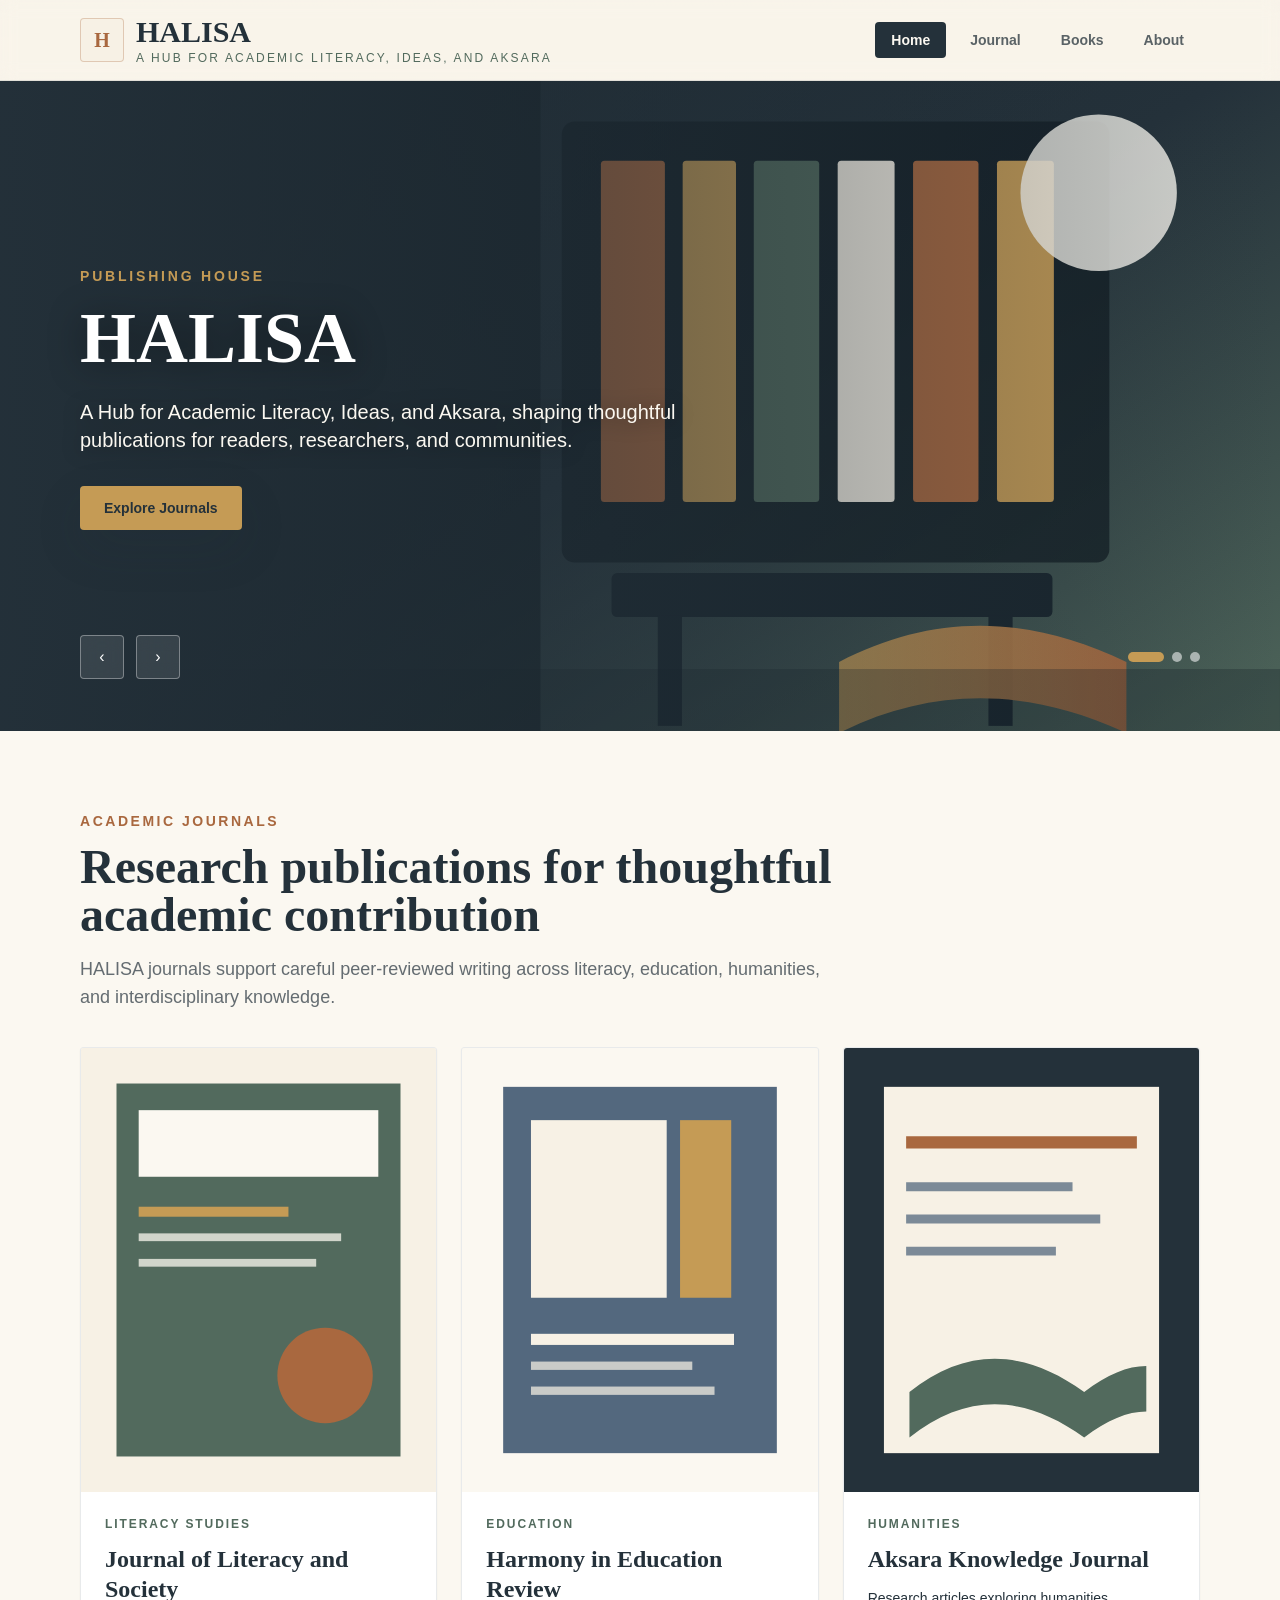
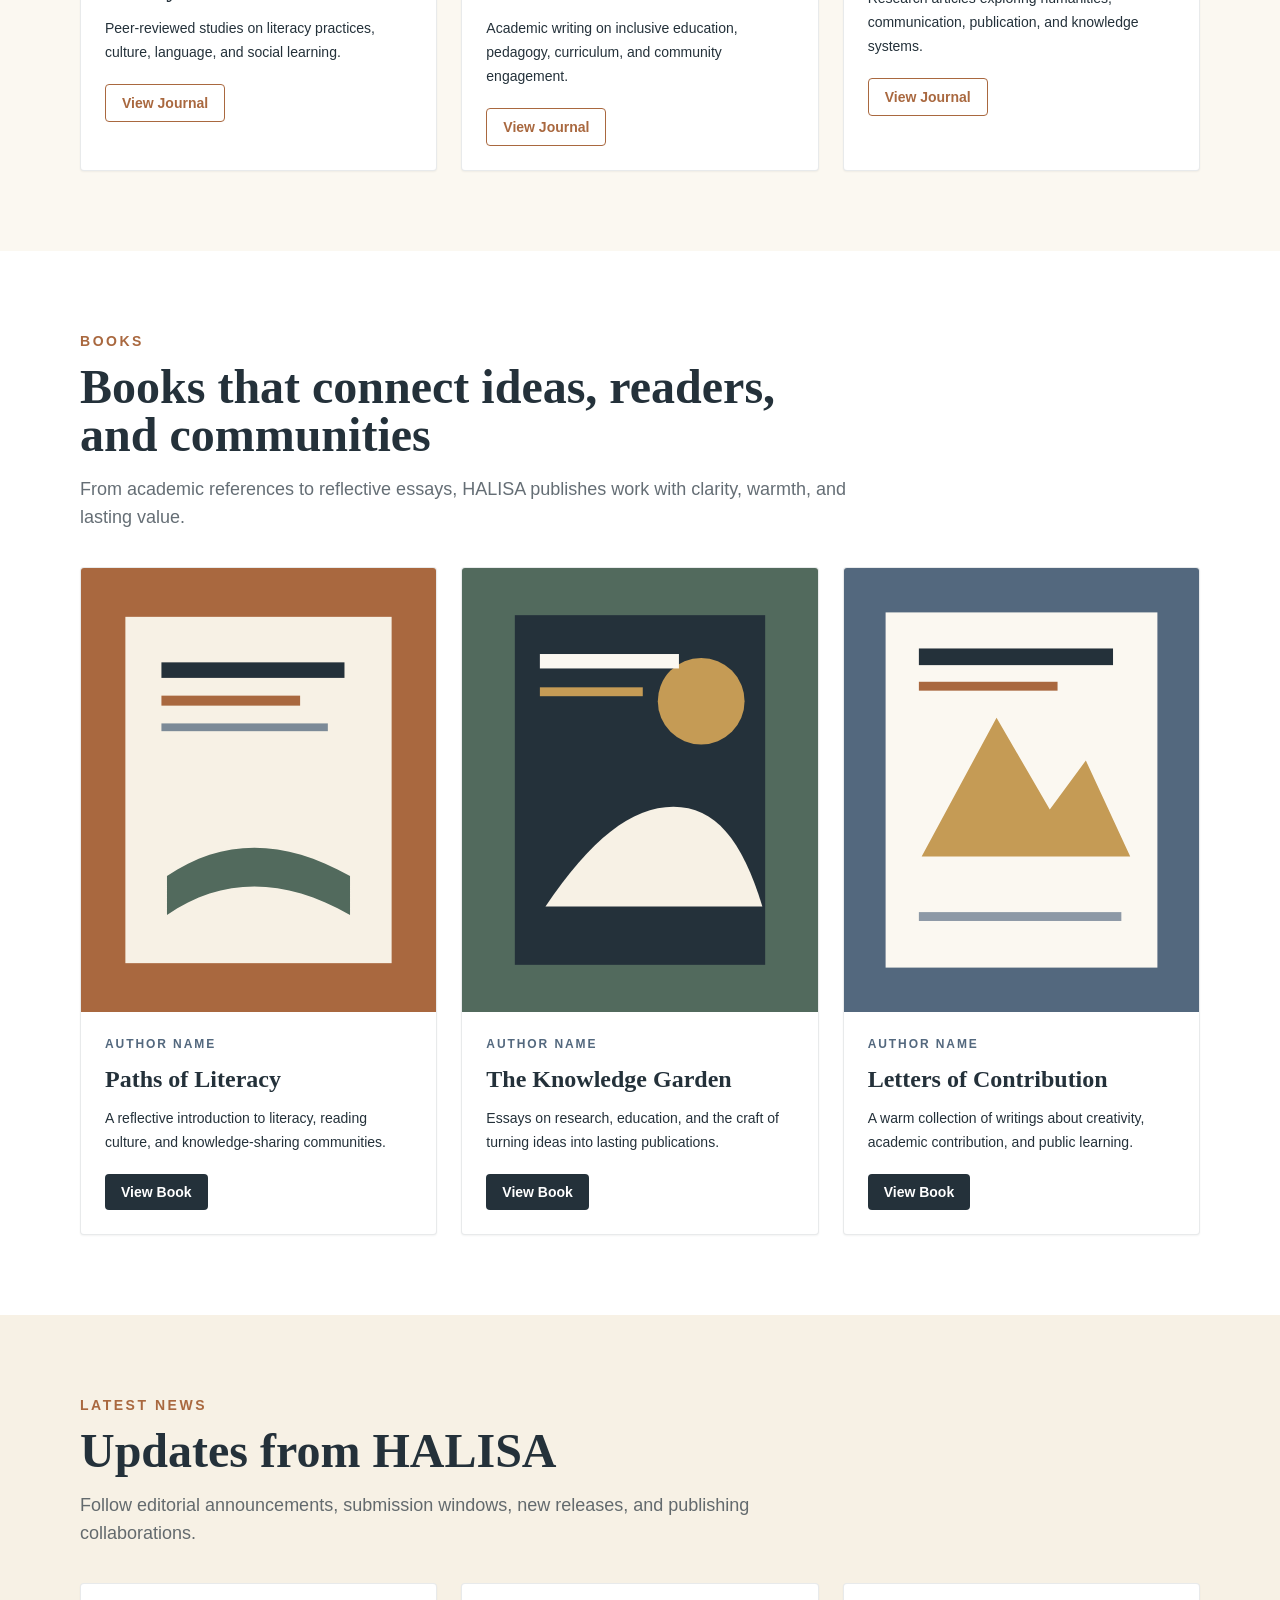
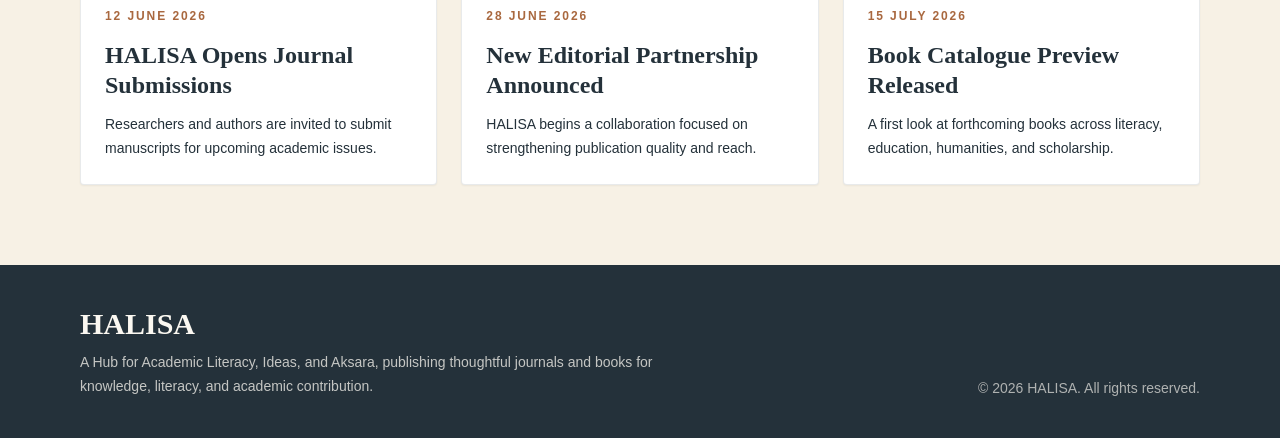
==== commit e9795640: "Update hero backgrounds" ====
--- a/index.html
+++ b/index.html
@@ -1 +1 @@
-<!DOCTYPE html><html lang="en" class="cormorant_garamond_f9443eaa-module__gscFkW__variable inter_f538a49-module__f4k-Ea__variable"><head><meta charSet="utf-8"/><meta name="viewport" content="width=device-width, initial-scale=1"/><link rel="preload" href="/_next/static/media/01e4147cff8141ee-s.p.3huc2loe0ie8a.woff2" as="font" crossorigin="" type="font/woff2"/><link rel="preload" href="/_next/static/media/83afe278b6a6bb3c-s.p.2bn3s6zvc0dyp.woff2" as="font" crossorigin="" type="font/woff2"/><link rel="preload" as="image" href="/images/hero-research.svg"/><link rel="stylesheet" href="/_next/static/chunks/1_wetql0o20ae.css" data-precedence="next"/><link rel="preload" as="script" fetchPriority="low" href="/_next/static/chunks/0iq1i69206cyl.js"/><script src="/_next/static/chunks/27jktro2p5rq9.js" async=""></script><script src="/_next/static/chunks/082obv3v03b-9.js" async=""></script><script src="/_next/static/chunks/2cya-h6pss2j9.js" async=""></script><script src="/_next/static/chunks/turbopack-1zpx-uog3lic9.js" async=""></script><script src="/_next/static/chunks/1osb_ha01p98y.js" async=""></script><script src="/_next/static/chunks/14mrh2-p_w84d.js" async=""></script><script src="/_next/static/chunks/33bhviva7jg9w.js" async=""></script><meta name="next-size-adjust" content=""/><title>HALISA | A Hub for Academic Literacy, Ideas, and Aksara</title><meta name="description" content="HALISA is a publishing company dedicated to literacy, knowledge, authorship, and academic contribution."/><script src="/_next/static/chunks/0cz1d0mv5g_q7.js" noModule=""></script></head><body class="font-sans antialiased"><div hidden=""><!--$--><!--/$--></div><header class="sticky top-0 z-50 border-b border-ink/10 bg-linen/92 backdrop-blur"><nav class="container-padded flex min-h-20 items-center justify-between gap-5"><a class="focus-ring flex items-center gap-3" aria-label="HALISA home" href="/"><span class="flex h-11 w-11 items-center justify-center rounded border border-copper/30 bg-parchment font-serif text-xl font-bold text-copper">H</span><span><span class="block font-serif text-3xl font-bold tracking-normal text-ink">HALISA</span><span class="hidden text-xs uppercase tracking-[0.18em] text-moss sm:block">A Hub for Academic Literacy, Ideas, and Aksara</span></span></a><button type="button" class="focus-ring inline-flex h-11 w-11 items-center justify-center rounded border border-ink/15 text-ink md:hidden" aria-label="Toggle navigation menu" aria-expanded="false"><span class="sr-only">Menu</span><span class="flex flex-col gap-1.5"><span class="h-0.5 w-5 bg-current"></span><span class="h-0.5 w-5 bg-current"></span><span class="h-0.5 w-5 bg-current"></span></span></button><div class="hidden items-center gap-2 md:flex"><a class="focus-ring rounded px-4 py-2 text-sm font-semibold transition bg-ink text-linen" href="/">Home</a><a class="focus-ring rounded px-4 py-2 text-sm font-semibold transition text-ink/75 hover:bg-parchment hover:text-ink" href="/journal">Journal</a><a class="focus-ring rounded px-4 py-2 text-sm font-semibold transition text-ink/75 hover:bg-parchment hover:text-ink" href="/books">Books</a><a class="focus-ring rounded px-4 py-2 text-sm font-semibold transition text-ink/75 hover:bg-parchment hover:text-ink" href="/about">About</a></div></nav></header><main><section class="relative min-h-[620px] overflow-hidden bg-ink text-linen sm:min-h-[650px]"><div class="absolute inset-0 transition-opacity duration-700 opacity-100" aria-hidden="false"><img alt="Warm academic library with journals and reading tables" decoding="async" data-nimg="fill" class="object-cover" style="position:absolute;height:100%;width:100%;left:0;top:0;right:0;bottom:0;color:transparent" src="/images/hero-research.svg"/><div class="absolute inset-0 bg-gradient-to-r from-ink/86 via-ink/46 to-ink/12"></div></div><div class="absolute inset-0 transition-opacity duration-700 opacity-0" aria-hidden="true"><img alt="Curated books arranged on a modern publishing desk" loading="lazy" decoding="async" data-nimg="fill" class="object-cover" style="position:absolute;height:100%;width:100%;left:0;top:0;right:0;bottom:0;color:transparent" src="/images/hero-books.svg"/><div class="absolute inset-0 bg-gradient-to-r from-ink/86 via-ink/46 to-ink/12"></div></div><div class="absolute inset-0 transition-opacity duration-700 opacity-0" aria-hidden="true"><img alt="Open book with notes and soft academic lighting" loading="lazy" decoding="async" data-nimg="fill" class="object-cover" style="position:absolute;height:100%;width:100%;left:0;top:0;right:0;bottom:0;color:transparent" src="/images/hero-literacy.svg"/><div class="absolute inset-0 bg-gradient-to-r from-ink/86 via-ink/46 to-ink/12"></div></div><div class="container-padded relative z-10 flex min-h-[620px] items-center pb-20 pt-16 sm:min-h-[650px]"><div class="max-w-3xl"><p class="mb-4 text-sm font-bold uppercase tracking-[0.2em] text-gilt">Publishing House</p><h1 class="font-serif text-5xl font-bold leading-[1.02] text-white md:text-7xl">HALISA</h1><p class="mt-6 max-w-2xl text-lg leading-8 text-linen/88 md:text-xl">A Hub for Academic Literacy, Ideas, and Aksara, shaping thoughtful publications for readers, researchers, and communities.</p><a class="focus-ring mt-8 inline-flex rounded bg-gilt px-6 py-3 text-sm font-bold text-ink shadow-soft transition hover:bg-linen" href="/journal">Explore Journals</a></div></div><div class="container-padded pointer-events-none relative z-20 -mt-24 flex items-center justify-between pb-7"><div class="pointer-events-auto flex gap-3"><button type="button" class="focus-ring flex h-11 w-11 items-center justify-center rounded border border-white/35 bg-white/10 text-white backdrop-blur transition hover:bg-white hover:text-ink" aria-label="Previous hero slide">‹</button><button type="button" class="focus-ring flex h-11 w-11 items-center justify-center rounded border border-white/35 bg-white/10 text-white backdrop-blur transition hover:bg-white hover:text-ink" aria-label="Next hero slide">›</button></div><div class="pointer-events-auto flex gap-2"><button type="button" class="focus-ring h-2.5 rounded-full transition-all w-9 bg-gilt" aria-label="Go to slide 1"></button><button type="button" class="focus-ring h-2.5 rounded-full transition-all w-2.5 bg-white/55" aria-label="Go to slide 2"></button><button type="button" class="focus-ring h-2.5 rounded-full transition-all w-2.5 bg-white/55" aria-label="Go to slide 3"></button></div></div></section><section class="bg-linen py-20"><div class="container-padded"><div class="mb-9 max-w-3xl"><p class="mb-3 text-sm font-bold uppercase tracking-[0.18em] text-copper">Academic Journals</p><h2 class="font-serif text-4xl font-bold leading-tight text-ink md:text-5xl">Research publications for thoughtful academic contribution</h2><p class="mt-4 text-base leading-7 text-ink/70 md:text-lg">HALISA journals support careful peer-reviewed writing across literacy, education, humanities, and interdisciplinary knowledge.</p></div><div class="grid gap-6 md:grid-cols-3"><article class="group overflow-hidden rounded border border-ink/10 bg-white shadow-sm transition hover:-translate-y-1 hover:shadow-soft"><div class="relative aspect-[4/5] bg-parchment"><img alt="Cover for Journal of Literacy and Society" loading="lazy" decoding="async" data-nimg="fill" class="object-cover" style="position:absolute;height:100%;width:100%;left:0;top:0;right:0;bottom:0;color:transparent" src="/images/journal-literacy.svg"/></div><div class="p-6"><p class="mb-3 text-xs font-bold uppercase tracking-[0.16em] text-moss">Literacy Studies</p><h3 class="font-serif text-2xl font-bold leading-tight text-ink">Journal of Literacy and Society</h3><p class="mt-3 text-sm leading-6 text-ink/68">Peer-reviewed studies on literacy practices, culture, language, and social learning.</p><a class="focus-ring mt-5 inline-flex rounded border border-copper px-4 py-2 text-sm font-bold text-copper transition hover:bg-copper hover:text-white" href="/journal">View Journal</a></div></article><article class="group overflow-hidden rounded border border-ink/10 bg-white shadow-sm transition hover:-translate-y-1 hover:shadow-soft"><div class="relative aspect-[4/5] bg-parchment"><img alt="Cover for Harmony in Education Review" loading="lazy" decoding="async" data-nimg="fill" class="object-cover" style="position:absolute;height:100%;width:100%;left:0;top:0;right:0;bottom:0;color:transparent" src="/images/journal-education.svg"/></div><div class="p-6"><p class="mb-3 text-xs font-bold uppercase tracking-[0.16em] text-moss">Education</p><h3 class="font-serif text-2xl font-bold leading-tight text-ink">Harmony in Education Review</h3><p class="mt-3 text-sm leading-6 text-ink/68">Academic writing on inclusive education, pedagogy, curriculum, and community engagement.</p><a class="focus-ring mt-5 inline-flex rounded border border-copper px-4 py-2 text-sm font-bold text-copper transition hover:bg-copper hover:text-white" href="/journal">View Journal</a></div></article><article class="group overflow-hidden rounded border border-ink/10 bg-white shadow-sm transition hover:-translate-y-1 hover:shadow-soft"><div class="relative aspect-[4/5] bg-parchment"><img alt="Cover for Aksara Knowledge Journal" loading="lazy" decoding="async" data-nimg="fill" class="object-cover" style="position:absolute;height:100%;width:100%;left:0;top:0;right:0;bottom:0;color:transparent" src="/images/journal-knowledge.svg"/></div><div class="p-6"><p class="mb-3 text-xs font-bold uppercase tracking-[0.16em] text-moss">Humanities</p><h3 class="font-serif text-2xl font-bold leading-tight text-ink">Aksara Knowledge Journal</h3><p class="mt-3 text-sm leading-6 text-ink/68">Research articles exploring humanities, communication, publication, and knowledge systems.</p><a class="focus-ring mt-5 inline-flex rounded border border-copper px-4 py-2 text-sm font-bold text-copper transition hover:bg-copper hover:text-white" href="/journal">View Journal</a></div></article></div></div></section><section class="bg-white py-20"><div class="container-padded"><div class="mb-9 max-w-3xl"><p class="mb-3 text-sm font-bold uppercase tracking-[0.18em] text-copper">Books</p><h2 class="font-serif text-4xl font-bold leading-tight text-ink md:text-5xl">Books that connect ideas, readers, and communities</h2><p class="mt-4 text-base leading-7 text-ink/70 md:text-lg">From academic references to reflective essays, HALISA publishes work with clarity, warmth, and lasting value.</p></div><div class="grid gap-6 md:grid-cols-3"><article class="group overflow-hidden rounded border border-ink/10 bg-white shadow-sm transition hover:-translate-y-1 hover:shadow-soft"><div class="relative aspect-[4/5] bg-parchment"><img alt="Cover for Paths of Literacy" loading="lazy" decoding="async" data-nimg="fill" class="object-cover" style="position:absolute;height:100%;width:100%;left:0;top:0;right:0;bottom:0;color:transparent" src="/images/book-literacy.svg"/></div><div class="p-6"><p class="mb-3 text-xs font-bold uppercase tracking-[0.16em] text-slateblue">Author Name</p><h3 class="font-serif text-2xl font-bold leading-tight text-ink">Paths of Literacy</h3><p class="mt-3 text-sm leading-6 text-ink/68">A reflective introduction to literacy, reading culture, and knowledge-sharing communities.</p><a class="focus-ring mt-5 inline-flex rounded bg-ink px-4 py-2 text-sm font-bold text-white transition hover:bg-moss" href="/books">View Book</a></div></article><article class="group overflow-hidden rounded border border-ink/10 bg-white shadow-sm transition hover:-translate-y-1 hover:shadow-soft"><div class="relative aspect-[4/5] bg-parchment"><img alt="Cover for The Knowledge Garden" loading="lazy" decoding="async" data-nimg="fill" class="object-cover" style="position:absolute;height:100%;width:100%;left:0;top:0;right:0;bottom:0;color:transparent" src="/images/book-knowledge.svg"/></div><div class="p-6"><p class="mb-3 text-xs font-bold uppercase tracking-[0.16em] text-slateblue">Author Name</p><h3 class="font-serif text-2xl font-bold leading-tight text-ink">The Knowledge Garden</h3><p class="mt-3 text-sm leading-6 text-ink/68">Essays on research, education, and the craft of turning ideas into lasting publications.</p><a class="focus-ring mt-5 inline-flex rounded bg-ink px-4 py-2 text-sm font-bold text-white transition hover:bg-moss" href="/books">View Book</a></div></article><article class="group overflow-hidden rounded border border-ink/10 bg-white shadow-sm transition hover:-translate-y-1 hover:shadow-soft"><div class="relative aspect-[4/5] bg-parchment"><img alt="Cover for Letters of Contribution" loading="lazy" decoding="async" data-nimg="fill" class="object-cover" style="position:absolute;height:100%;width:100%;left:0;top:0;right:0;bottom:0;color:transparent" src="/images/book-contribution.svg"/></div><div class="p-6"><p class="mb-3 text-xs font-bold uppercase tracking-[0.16em] text-slateblue">Author Name</p><h3 class="font-serif text-2xl font-bold leading-tight text-ink">Letters of Contribution</h3><p class="mt-3 text-sm leading-6 text-ink/68">A warm collection of writings about creativity, academic contribution, and public learning.</p><a class="focus-ring mt-5 inline-flex rounded bg-ink px-4 py-2 text-sm font-bold text-white transition hover:bg-moss" href="/books">View Book</a></div></article></div></div></section><section class="bg-parchment py-20"><div class="container-padded"><div class="mb-9 max-w-3xl"><p class="mb-3 text-sm font-bold uppercase tracking-[0.18em] text-copper">Latest News</p><h2 class="font-serif text-4xl font-bold leading-tight text-ink md:text-5xl">Updates from HALISA</h2><p class="mt-4 text-base leading-7 text-ink/70 md:text-lg">Follow editorial announcements, submission windows, new releases, and publishing collaborations.</p></div><div class="grid gap-6 md:grid-cols-3"><article class="rounded border border-ink/10 bg-white p-6 shadow-sm"><p class="text-xs font-bold uppercase tracking-[0.16em] text-copper">12 June 2026</p><h3 class="mt-4 font-serif text-2xl font-bold leading-tight text-ink">HALISA Opens Journal Submissions</h3><p class="mt-3 text-sm leading-6 text-ink/68">Researchers and authors are invited to submit manuscripts for upcoming academic issues.</p></article><article class="rounded border border-ink/10 bg-white p-6 shadow-sm"><p class="text-xs font-bold uppercase tracking-[0.16em] text-copper">28 June 2026</p><h3 class="mt-4 font-serif text-2xl font-bold leading-tight text-ink">New Editorial Partnership Announced</h3><p class="mt-3 text-sm leading-6 text-ink/68">HALISA begins a collaboration focused on strengthening publication quality and reach.</p></article><article class="rounded border border-ink/10 bg-white p-6 shadow-sm"><p class="text-xs font-bold uppercase tracking-[0.16em] text-copper">15 July 2026</p><h3 class="mt-4 font-serif text-2xl font-bold leading-tight text-ink">Book Catalogue Preview Released</h3><p class="mt-3 text-sm leading-6 text-ink/68">A first look at forthcoming books across literacy, education, humanities, and scholarship.</p></article></div></div></section><!--$--><!--/$--></main><footer class="border-t border-ink/10 bg-ink text-linen"><div class="container-padded grid gap-6 py-10 md:grid-cols-[1fr_auto] md:items-end"><div><p class="font-serif text-3xl font-bold">HALISA</p><p class="mt-2 max-w-xl text-sm leading-6 text-linen/75">A Hub for Academic Literacy, Ideas, and Aksara, publishing thoughtful journals and books for knowledge, literacy, and academic contribution.</p></div><p class="text-sm text-linen/65">© 2026 HALISA. All rights reserved.</p></div></footer><script src="/_next/static/chunks/0iq1i69206cyl.js" id="_R_" async=""></script><script>(self.__next_f=self.__next_f||[]).push([0])</script><script>self.__next_f.push([1,"1:\"$Sreact.fragment\"\n2:I[62319,[\"/_next/static/chunks/1osb_ha01p98y.js\",\"/_next/static/chunks/14mrh2-p_w84d.js\"],\"default\"]\n3:I[39756,[\"/_next/static/chunks/1osb_ha01p98y.js\",\"/_next/static/chunks/14mrh2-p_w84d.js\"],\"default\"]\n4:I[37457,[\"/_next/static/chunks/1osb_ha01p98y.js\",\"/_next/static/chunks/14mrh2-p_w84d.js\"],\"default\"]\n5:I[92709,[\"/_next/static/chunks/1osb_ha01p98y.js\",\"/_next/static/chunks/14mrh2-p_w84d.js\",\"/_next/static/chunks/33bhviva7jg9w.js\"],\"default\"]\nc:I[68027,[\"/_next/static/chunks/1osb_ha01p98y.js\",\"/_next/static/chunks/14mrh2-p_w84d.js\"],\"default\",1]\n:HL[\"/_next/static/chunks/1_wetql0o20ae.css\",\"style\"]\n:HL[\"/_next/static/media/01e4147cff8141ee-s.p.3huc2loe0ie8a.woff2\",\"font\",{\"crossOrigin\":\"\",\"type\":\"font/woff2\"}]\n:HL[\"/_next/static/media/83afe278b6a6bb3c-s.p.2bn3s6zvc0dyp.woff2\",\"font\",{\"crossOrigin\":\"\",\"type\":\"font/woff2\"}]\n"])</script><script>self.__next_f.push([1,"0:{\"P\":null,\"c\":[\"\",\"\"],\"q\":\"\",\"i\":false,\"f\":[[[\"\",{\"children\":[\"__PAGE__\",{}]},\"$undefined\",\"$undefined\",16],[[\"$\",\"$1\",\"c\",{\"children\":[[[\"$\",\"link\",\"0\",{\"rel\":\"stylesheet\",\"href\":\"/_next/static/chunks/1_wetql0o20ae.css\",\"precedence\":\"next\",\"crossOrigin\":\"$undefined\",\"nonce\":\"$undefined\"}],[\"$\",\"script\",\"script-0\",{\"src\":\"/_next/static/chunks/1osb_ha01p98y.js\",\"async\":true,\"nonce\":\"$undefined\"}],[\"$\",\"script\",\"script-1\",{\"src\":\"/_next/static/chunks/14mrh2-p_w84d.js\",\"async\":true,\"nonce\":\"$undefined\"}]],[\"$\",\"html\",null,{\"lang\":\"en\",\"className\":\"cormorant_garamond_f9443eaa-module__gscFkW__variable inter_f538a49-module__f4k-Ea__variable\",\"children\":[\"$\",\"body\",null,{\"className\":\"font-sans antialiased\",\"children\":[[\"$\",\"$L2\",null,{}],[\"$\",\"main\",null,{\"children\":[\"$\",\"$L3\",null,{\"parallelRouterKey\":\"children\",\"error\":\"$undefined\",\"errorStyles\":\"$undefined\",\"errorScripts\":\"$undefined\",\"template\":[\"$\",\"$L4\",null,{}],\"templateStyles\":\"$undefined\",\"templateScripts\":\"$undefined\",\"notFound\":[[[\"$\",\"title\",null,{\"children\":\"404: This page could not be found.\"}],[\"$\",\"div\",null,{\"style\":{\"fontFamily\":\"system-ui,\\\"Segoe UI\\\",Roboto,Helvetica,Arial,sans-serif,\\\"Apple Color Emoji\\\",\\\"Segoe UI Emoji\\\"\",\"height\":\"100vh\",\"textAlign\":\"center\",\"display\":\"flex\",\"flexDirection\":\"column\",\"alignItems\":\"center\",\"justifyContent\":\"center\"},\"children\":[\"$\",\"div\",null,{\"children\":[[\"$\",\"style\",null,{\"dangerouslySetInnerHTML\":{\"__html\":\"body{color:#000;background:#fff;margin:0}.next-error-h1{border-right:1px solid rgba(0,0,0,.3)}@media (prefers-color-scheme:dark){body{color:#fff;background:#000}.next-error-h1{border-right:1px solid rgba(255,255,255,.3)}}\"}}],[\"$\",\"h1\",null,{\"className\":\"next-error-h1\",\"style\":{\"display\":\"inline-block\",\"margin\":\"0 20px 0 0\",\"padding\":\"0 23px 0 0\",\"fontSize\":24,\"fontWeight\":500,\"verticalAlign\":\"top\",\"lineHeight\":\"49px\"},\"children\":404}],[\"$\",\"div\",null,{\"style\":{\"display\":\"inline-block\"},\"children\":[\"$\",\"h2\",null,{\"style\":{\"fontSize\":14,\"fontWeight\":400,\"lineHeight\":\"49px\",\"margin\":0},\"children\":\"This page could not be found.\"}]}]]}]}]],[]],\"forbidden\":\"$undefined\",\"unauthorized\":\"$undefined\"}]}],[\"$\",\"footer\",null,{\"className\":\"border-t border-ink/10 bg-ink text-linen\",\"children\":[\"$\",\"div\",null,{\"className\":\"container-padded grid gap-6 py-10 md:grid-cols-[1fr_auto] md:items-end\",\"children\":[[\"$\",\"div\",null,{\"children\":[[\"$\",\"p\",null,{\"className\":\"font-serif text-3xl font-bold\",\"children\":\"HALISA\"}],[\"$\",\"p\",null,{\"className\":\"mt-2 max-w-xl text-sm leading-6 text-linen/75\",\"children\":\"A Hub for Academic Literacy, Ideas, and Aksara, publishing thoughtful journals and books for knowledge, literacy, and academic contribution.\"}]]}],[\"$\",\"p\",null,{\"className\":\"text-sm text-linen/65\",\"children\":\"© 2026 HALISA. All rights reserved.\"}]]}]}]]}]}]]}],{\"children\":[[\"$\",\"$1\",\"c\",{\"children\":[[[\"$\",\"$L5\",null,{\"slides\":[{\"title\":\"HALISA\",\"description\":\"A Hub for Academic Literacy, Ideas, and Aksara, shaping thoughtful publications for readers, researchers, and communities.\",\"buttonLabel\":\"Explore Journals\",\"href\":\"/journal\",\"image\":\"/images/hero-research.svg\",\"alt\":\"Warm academic library with journals and reading tables\"},{\"title\":\"Publishing Knowledge With Care\",\"description\":\"Elegant editorial work for academic writing, meaningful books, and ideas that move across disciplines.\",\"buttonLabel\":\"Browse Books\",\"href\":\"/books\",\"image\":\"/images/hero-books.svg\",\"alt\":\"Curated books arranged on a modern publishing desk\"},{\"title\":\"Literacy, Harmony, and Scholarship\",\"description\":\"A home for rigorous scholarship and careful writing rooted in contribution and clarity.\",\"buttonLabel\":\"About HALISA\",\"href\":\"/about\",\"image\":\"/images/hero-literacy.svg\",\"alt\":\"Open book with notes and soft academic lighting\"}]}],[\"$\",\"section\",null,{\"className\":\"bg-linen py-20\",\"children\":[\"$\",\"div\",null,{\"className\":\"container-padded\",\"children\":[[\"$\",\"div\",null,{\"className\":\"mb-9 max-w-3xl\",\"children\":[[\"$\",\"p\",null,{\"className\":\"mb-3 text-sm font-bold uppercase tracking-[0.18em] text-copper\",\"children\":\"Academic Journals\"}],[\"$\",\"h2\",null,{\"className\":\"font-serif text-4xl font-bold leading-tight text-ink md:text-5xl\",\"children\":\"Research publications for thoughtful academic contribution\"}],[\"$\",\"p\",null,{\"className\":\"mt-4 text-base leading-7 text-ink/70 md:text-lg\",\"children\":\"HALISA journals support careful peer-reviewed writing across literacy, education, humanities, and interdisciplinary knowledge.\"}]]}],\"$L6\"]}]}],\"$L7\",\"$L8\"],[\"$L9\"],\"$La\"]}],{},null,false,null]},null,false,null],\"$Lb\",false]],\"m\":\"$undefined\",\"G\":[\"$c\",[\"$Ld\"]],\"S\":true,\"h\":null,\"s\":\"$undefined\",\"l\":\"$undefined\",\"p\":\"$undefined\",\"d\":\"$undefined\",\"b\":\"LRy9UqsoZ55gL0L48-SLR\"}\n"])</script><script>self.__next_f.push([1,"e:I[5500,[\"/_next/static/chunks/1osb_ha01p98y.js\",\"/_next/static/chunks/14mrh2-p_w84d.js\",\"/_next/static/chunks/33bhviva7jg9w.js\"],\"Image\"]\nf:I[22016,[\"/_next/static/chunks/1osb_ha01p98y.js\",\"/_next/static/chunks/14mrh2-p_w84d.js\",\"/_next/static/chunks/33bhviva7jg9w.js\"],\"\"]\n10:I[97367,[\"/_next/static/chunks/1osb_ha01p98y.js\",\"/_next/static/chunks/14mrh2-p_w84d.js\"],\"OutletBoundary\"]\n11:\"$Sreact.suspense\"\n13:I[97367,[\"/_next/static/chunks/1osb_ha01p98y.js\",\"/_next/static/chunks/14mrh2-p_w84d.js\"],\"ViewportBoundary\"]\n15:I[97367,[\"/_next/static/chunks/1osb_ha01p98y.js\",\"/_next/static/chunks/14mrh2-p_w84d.js\"],\"MetadataBoundary\"]\n"])</script><script>self.__next_f.push([1,"6:[\"$\",\"div\",null,{\"className\":\"grid gap-6 md:grid-cols-3\",\"children\":[[\"$\",\"article\",\"Journal of Literacy and Society\",{\"className\":\"group overflow-hidden rounded border border-ink/10 bg-white shadow-sm transition hover:-translate-y-1 hover:shadow-soft\",\"children\":[[\"$\",\"div\",null,{\"className\":\"relative aspect-[4/5] bg-parchment\",\"children\":[\"$\",\"$Le\",null,{\"src\":\"/images/journal-literacy.svg\",\"alt\":\"Cover for Journal of Literacy and Society\",\"fill\":true,\"sizes\":\"(min-width: 1024px) 33vw, (min-width: 640px) 50vw, 100vw\",\"className\":\"object-cover\"}]}],[\"$\",\"div\",null,{\"className\":\"p-6\",\"children\":[[\"$\",\"p\",null,{\"className\":\"mb-3 text-xs font-bold uppercase tracking-[0.16em] text-moss\",\"children\":\"Literacy Studies\"}],[\"$\",\"h3\",null,{\"className\":\"font-serif text-2xl font-bold leading-tight text-ink\",\"children\":\"Journal of Literacy and Society\"}],[\"$\",\"p\",null,{\"className\":\"mt-3 text-sm leading-6 text-ink/68\",\"children\":\"Peer-reviewed studies on literacy practices, culture, language, and social learning.\"}],[\"$\",\"$Lf\",null,{\"href\":\"/journal\",\"className\":\"focus-ring mt-5 inline-flex rounded border border-copper px-4 py-2 text-sm font-bold text-copper transition hover:bg-copper hover:text-white\",\"children\":\"View Journal\"}]]}]]}],[\"$\",\"article\",\"Harmony in Education Review\",{\"className\":\"group overflow-hidden rounded border border-ink/10 bg-white shadow-sm transition hover:-translate-y-1 hover:shadow-soft\",\"children\":[[\"$\",\"div\",null,{\"className\":\"relative aspect-[4/5] bg-parchment\",\"children\":[\"$\",\"$Le\",null,{\"src\":\"/images/journal-education.svg\",\"alt\":\"Cover for Harmony in Education Review\",\"fill\":true,\"sizes\":\"(min-width: 1024px) 33vw, (min-width: 640px) 50vw, 100vw\",\"className\":\"object-cover\"}]}],[\"$\",\"div\",null,{\"className\":\"p-6\",\"children\":[[\"$\",\"p\",null,{\"className\":\"mb-3 text-xs font-bold uppercase tracking-[0.16em] text-moss\",\"children\":\"Education\"}],[\"$\",\"h3\",null,{\"className\":\"font-serif text-2xl font-bold leading-tight text-ink\",\"children\":\"Harmony in Education Review\"}],[\"$\",\"p\",null,{\"className\":\"mt-3 text-sm leading-6 text-ink/68\",\"children\":\"Academic writing on inclusive education, pedagogy, curriculum, and community engagement.\"}],[\"$\",\"$Lf\",null,{\"href\":\"/journal\",\"className\":\"focus-ring mt-5 inline-flex rounded border border-copper px-4 py-2 text-sm font-bold text-copper transition hover:bg-copper hover:text-white\",\"children\":\"View Journal\"}]]}]]}],[\"$\",\"article\",\"Aksara Knowledge Journal\",{\"className\":\"group overflow-hidden rounded border border-ink/10 bg-white shadow-sm transition hover:-translate-y-1 hover:shadow-soft\",\"children\":[[\"$\",\"div\",null,{\"className\":\"relative aspect-[4/5] bg-parchment\",\"children\":[\"$\",\"$Le\",null,{\"src\":\"/images/journal-knowledge.svg\",\"alt\":\"Cover for Aksara Knowledge Journal\",\"fill\":true,\"sizes\":\"(min-width: 1024px) 33vw, (min-width: 640px) 50vw, 100vw\",\"className\":\"object-cover\"}]}],[\"$\",\"div\",null,{\"className\":\"p-6\",\"children\":[[\"$\",\"p\",null,{\"className\":\"mb-3 text-xs font-bold uppercase tracking-[0.16em] text-moss\",\"children\":\"Humanities\"}],[\"$\",\"h3\",null,{\"className\":\"font-serif text-2xl font-bold leading-tight text-ink\",\"children\":\"Aksara Knowledge Journal\"}],[\"$\",\"p\",null,{\"className\":\"mt-3 text-sm leading-6 text-ink/68\",\"children\":\"Research articles exploring humanities, communication, publication, and knowledge systems.\"}],[\"$\",\"$Lf\",null,{\"href\":\"/journal\",\"className\":\"focus-ring mt-5 inline-flex rounded border border-copper px-4 py-2 text-sm font-bold text-copper transition hover:bg-copper hover:text-white\",\"children\":\"View Journal\"}]]}]]}]]}]\n"])</script><script>self.__next_f.push([1,"7:[\"$\",\"section\",null,{\"className\":\"bg-white py-20\",\"children\":[\"$\",\"div\",null,{\"className\":\"container-padded\",\"children\":[[\"$\",\"div\",null,{\"className\":\"mb-9 max-w-3xl\",\"children\":[[\"$\",\"p\",null,{\"className\":\"mb-3 text-sm font-bold uppercase tracking-[0.18em] text-copper\",\"children\":\"Books\"}],[\"$\",\"h2\",null,{\"className\":\"font-serif text-4xl font-bold leading-tight text-ink md:text-5xl\",\"children\":\"Books that connect ideas, readers, and communities\"}],[\"$\",\"p\",null,{\"className\":\"mt-4 text-base leading-7 text-ink/70 md:text-lg\",\"children\":\"From academic references to reflective essays, HALISA publishes work with clarity, warmth, and lasting value.\"}]]}],[\"$\",\"div\",null,{\"className\":\"grid gap-6 md:grid-cols-3\",\"children\":[[\"$\",\"article\",\"Paths of Literacy\",{\"className\":\"group overflow-hidden rounded border border-ink/10 bg-white shadow-sm transition hover:-translate-y-1 hover:shadow-soft\",\"children\":[[\"$\",\"div\",null,{\"className\":\"relative aspect-[4/5] bg-parchment\",\"children\":[\"$\",\"$Le\",null,{\"src\":\"/images/book-literacy.svg\",\"alt\":\"Cover for Paths of Literacy\",\"fill\":true,\"sizes\":\"(min-width: 1024px) 33vw, (min-width: 640px) 50vw, 100vw\",\"className\":\"object-cover\"}]}],[\"$\",\"div\",null,{\"className\":\"p-6\",\"children\":[[\"$\",\"p\",null,{\"className\":\"mb-3 text-xs font-bold uppercase tracking-[0.16em] text-slateblue\",\"children\":\"Author Name\"}],[\"$\",\"h3\",null,{\"className\":\"font-serif text-2xl font-bold leading-tight text-ink\",\"children\":\"Paths of Literacy\"}],[\"$\",\"p\",null,{\"className\":\"mt-3 text-sm leading-6 text-ink/68\",\"children\":\"A reflective introduction to literacy, reading culture, and knowledge-sharing communities.\"}],[\"$\",\"$Lf\",null,{\"href\":\"/books\",\"className\":\"focus-ring mt-5 inline-flex rounded bg-ink px-4 py-2 text-sm font-bold text-white transition hover:bg-moss\",\"children\":\"View Book\"}]]}]]}],[\"$\",\"article\",\"The Knowledge Garden\",{\"className\":\"group overflow-hidden rounded border border-ink/10 bg-white shadow-sm transition hover:-translate-y-1 hover:shadow-soft\",\"children\":[[\"$\",\"div\",null,{\"className\":\"relative aspect-[4/5] bg-parchment\",\"children\":[\"$\",\"$Le\",null,{\"src\":\"/images/book-knowledge.svg\",\"alt\":\"Cover for The Knowledge Garden\",\"fill\":true,\"sizes\":\"(min-width: 1024px) 33vw, (min-width: 640px) 50vw, 100vw\",\"className\":\"object-cover\"}]}],[\"$\",\"div\",null,{\"className\":\"p-6\",\"children\":[[\"$\",\"p\",null,{\"className\":\"mb-3 text-xs font-bold uppercase tracking-[0.16em] text-slateblue\",\"children\":\"Author Name\"}],[\"$\",\"h3\",null,{\"className\":\"font-serif text-2xl font-bold leading-tight text-ink\",\"children\":\"The Knowledge Garden\"}],[\"$\",\"p\",null,{\"className\":\"mt-3 text-sm leading-6 text-ink/68\",\"children\":\"Essays on research, education, and the craft of turning ideas into lasting publications.\"}],[\"$\",\"$Lf\",null,{\"href\":\"/books\",\"className\":\"focus-ring mt-5 inline-flex rounded bg-ink px-4 py-2 text-sm font-bold text-white transition hover:bg-moss\",\"children\":\"View Book\"}]]}]]}],[\"$\",\"article\",\"Letters of Contribution\",{\"className\":\"group overflow-hidden rounded border border-ink/10 bg-white shadow-sm transition hover:-translate-y-1 hover:shadow-soft\",\"children\":[[\"$\",\"div\",null,{\"className\":\"relative aspect-[4/5] bg-parchment\",\"children\":[\"$\",\"$Le\",null,{\"src\":\"/images/book-contribution.svg\",\"alt\":\"Cover for Letters of Contribution\",\"fill\":true,\"sizes\":\"(min-width: 1024px) 33vw, (min-width: 640px) 50vw, 100vw\",\"className\":\"object-cover\"}]}],[\"$\",\"div\",null,{\"className\":\"p-6\",\"children\":[[\"$\",\"p\",null,{\"className\":\"mb-3 text-xs font-bold uppercase tracking-[0.16em] text-slateblue\",\"children\":\"Author Name\"}],[\"$\",\"h3\",null,{\"className\":\"font-serif text-2xl font-bold leading-tight text-ink\",\"children\":\"Letters of Contribution\"}],[\"$\",\"p\",null,{\"className\":\"mt-3 text-sm leading-6 text-ink/68\",\"children\":\"A warm collection of writings about creativity, academic contribution, and public learning.\"}],[\"$\",\"$Lf\",null,{\"href\":\"/books\",\"className\":\"focus-ring mt-5 inline-flex rounded bg-ink px-4 py-2 text-sm font-bold text-white transition hover:bg-moss\",\"children\":\"View Book\"}]]}]]}]]}]]}]}]\n"])</script><script>self.__next_f.push([1,"8:[\"$\",\"section\",null,{\"className\":\"bg-parchment py-20\",\"children\":[\"$\",\"div\",null,{\"className\":\"container-padded\",\"children\":[[\"$\",\"div\",null,{\"className\":\"mb-9 max-w-3xl\",\"children\":[[\"$\",\"p\",null,{\"className\":\"mb-3 text-sm font-bold uppercase tracking-[0.18em] text-copper\",\"children\":\"Latest News\"}],[\"$\",\"h2\",null,{\"className\":\"font-serif text-4xl font-bold leading-tight text-ink md:text-5xl\",\"children\":\"Updates from HALISA\"}],[\"$\",\"p\",null,{\"className\":\"mt-4 text-base leading-7 text-ink/70 md:text-lg\",\"children\":\"Follow editorial announcements, submission windows, new releases, and publishing collaborations.\"}]]}],[\"$\",\"div\",null,{\"className\":\"grid gap-6 md:grid-cols-3\",\"children\":[[\"$\",\"article\",\"HALISA Opens Journal Submissions\",{\"className\":\"rounded border border-ink/10 bg-white p-6 shadow-sm\",\"children\":[[\"$\",\"p\",null,{\"className\":\"text-xs font-bold uppercase tracking-[0.16em] text-copper\",\"children\":\"12 June 2026\"}],[\"$\",\"h3\",null,{\"className\":\"mt-4 font-serif text-2xl font-bold leading-tight text-ink\",\"children\":\"HALISA Opens Journal Submissions\"}],[\"$\",\"p\",null,{\"className\":\"mt-3 text-sm leading-6 text-ink/68\",\"children\":\"Researchers and authors are invited to submit manuscripts for upcoming academic issues.\"}]]}],[\"$\",\"article\",\"New Editorial Partnership Announced\",{\"className\":\"rounded border border-ink/10 bg-white p-6 shadow-sm\",\"children\":[[\"$\",\"p\",null,{\"className\":\"text-xs font-bold uppercase tracking-[0.16em] text-copper\",\"children\":\"28 June 2026\"}],[\"$\",\"h3\",null,{\"className\":\"mt-4 font-serif text-2xl font-bold leading-tight text-ink\",\"children\":\"New Editorial Partnership Announced\"}],[\"$\",\"p\",null,{\"className\":\"mt-3 text-sm leading-6 text-ink/68\",\"children\":\"HALISA begins a collaboration focused on strengthening publication quality and reach.\"}]]}],[\"$\",\"article\",\"Book Catalogue Preview Released\",{\"className\":\"rounded border border-ink/10 bg-white p-6 shadow-sm\",\"children\":[[\"$\",\"p\",null,{\"className\":\"text-xs font-bold uppercase tracking-[0.16em] text-copper\",\"children\":\"15 July 2026\"}],[\"$\",\"h3\",null,{\"className\":\"mt-4 font-serif text-2xl font-bold leading-tight text-ink\",\"children\":\"Book Catalogue Preview Released\"}],[\"$\",\"p\",null,{\"className\":\"mt-3 text-sm leading-6 text-ink/68\",\"children\":\"A first look at forthcoming books across literacy, education, humanities, and scholarship.\"}]]}]]}]]}]}]\n"])</script><script>self.__next_f.push([1,"9:[\"$\",\"script\",\"script-0\",{\"src\":\"/_next/static/chunks/33bhviva7jg9w.js\",\"async\":true,\"nonce\":\"$undefined\"}]\na:[\"$\",\"$L10\",null,{\"children\":[\"$\",\"$11\",null,{\"name\":\"Next.MetadataOutlet\",\"children\":\"$@12\"}]}]\nb:[\"$\",\"$1\",\"h\",{\"children\":[null,[\"$\",\"$L13\",null,{\"children\":\"$L14\"}],[\"$\",\"div\",null,{\"hidden\":true,\"children\":[\"$\",\"$L15\",null,{\"children\":[\"$\",\"$11\",null,{\"name\":\"Next.Metadata\",\"children\":\"$L16\"}]}]}],[\"$\",\"meta\",null,{\"name\":\"next-size-adjust\",\"content\":\"\"}]]}]\nd:[\"$\",\"link\",\"0\",{\"rel\":\"stylesheet\",\"href\":\"/_next/static/chunks/1_wetql0o20ae.css\",\"precedence\":\"next\",\"crossOrigin\":\"$undefined\",\"nonce\":\"$undefined\"}]\n"])</script><script>self.__next_f.push([1,"14:[[\"$\",\"meta\",\"0\",{\"charSet\":\"utf-8\"}],[\"$\",\"meta\",\"1\",{\"name\":\"viewport\",\"content\":\"width=device-width, initial-scale=1\"}]]\n"])</script><script>self.__next_f.push([1,"12:null\n16:[[\"$\",\"title\",\"0\",{\"children\":\"HALISA | A Hub for Academic Literacy, Ideas, and Aksara\"}],[\"$\",\"meta\",\"1\",{\"name\":\"description\",\"content\":\"HALISA is a publishing company dedicated to literacy, knowledge, authorship, and academic contribution.\"}]]\n"])</script></body></html>+<!DOCTYPE html><html lang="en"><head><meta charSet="utf-8"/><meta name="viewport" content="width=device-width, initial-scale=1"/><link rel="preload" as="image" href="/images/hero-research.svg"/><link rel="stylesheet" href="/_next/static/chunks/21wvucdfjzobd.css" data-precedence="next"/><link rel="preload" as="script" fetchPriority="low" href="/_next/static/chunks/0iq1i69206cyl.js"/><script src="/_next/static/chunks/27jktro2p5rq9.js" async=""></script><script src="/_next/static/chunks/082obv3v03b-9.js" async=""></script><script src="/_next/static/chunks/2cya-h6pss2j9.js" async=""></script><script src="/_next/static/chunks/turbopack-1zpx-uog3lic9.js" async=""></script><script src="/_next/static/chunks/1osb_ha01p98y.js" async=""></script><script src="/_next/static/chunks/14mrh2-p_w84d.js" async=""></script><script src="/_next/static/chunks/2draiy-v0pgum.js" async=""></script><title>HALISA | A Hub for Academic Literacy, Ideas, and Aksara</title><meta name="description" content="HALISA is a publishing company dedicated to literacy, knowledge, authorship, and academic contribution."/><script src="/_next/static/chunks/0cz1d0mv5g_q7.js" noModule=""></script></head><body class="font-sans antialiased"><div hidden=""><!--$--><!--/$--></div><header class="sticky top-0 z-50 border-b border-ink/10 bg-linen/92 backdrop-blur"><nav class="container-padded flex min-h-20 items-center justify-between gap-5"><a class="focus-ring flex items-center gap-3" aria-label="HALISA home" href="/"><span class="flex h-11 w-11 items-center justify-center rounded border border-copper/30 bg-parchment font-serif text-xl font-bold text-copper">H</span><span><span class="block font-serif text-3xl font-bold tracking-normal text-ink">HALISA</span><span class="hidden text-xs uppercase tracking-[0.18em] text-moss sm:block">A Hub for Academic Literacy, Ideas, and Aksara</span></span></a><button type="button" class="focus-ring inline-flex h-11 w-11 items-center justify-center rounded border border-ink/15 text-ink md:hidden" aria-label="Toggle navigation menu" aria-expanded="false"><span class="sr-only">Menu</span><span class="flex flex-col gap-1.5"><span class="h-0.5 w-5 bg-current"></span><span class="h-0.5 w-5 bg-current"></span><span class="h-0.5 w-5 bg-current"></span></span></button><div class="hidden items-center gap-2 md:flex"><a class="focus-ring rounded px-4 py-2 text-sm font-semibold transition bg-ink text-linen" href="/">Home</a><a class="focus-ring rounded px-4 py-2 text-sm font-semibold transition text-ink/75 hover:bg-parchment hover:text-ink" href="/journal">Journal</a><a class="focus-ring rounded px-4 py-2 text-sm font-semibold transition text-ink/75 hover:bg-parchment hover:text-ink" href="/books">Books</a><a class="focus-ring rounded px-4 py-2 text-sm font-semibold transition text-ink/75 hover:bg-parchment hover:text-ink" href="/about">About</a></div></nav></header><main><section class="relative min-h-[620px] overflow-hidden bg-ink text-linen sm:min-h-[650px]"><div class="absolute inset-0 transition-opacity duration-700 opacity-100" aria-hidden="false"><img alt="Warm academic library with journals and reading tables" decoding="async" data-nimg="fill" class="object-cover" style="position:absolute;height:100%;width:100%;left:0;top:0;right:0;bottom:0;color:transparent" src="/images/hero-research.svg"/><div class="absolute inset-0 bg-gradient-to-r from-ink/95 via-ink/72 to-ink/28"></div><div class="absolute inset-0 bg-gradient-to-t from-ink/42 via-transparent to-ink/16"></div></div><div class="absolute inset-0 transition-opacity duration-700 opacity-0" aria-hidden="true"><img alt="Curated books arranged on a modern publishing desk" loading="lazy" decoding="async" data-nimg="fill" class="object-cover" style="position:absolute;height:100%;width:100%;left:0;top:0;right:0;bottom:0;color:transparent" src="/images/hero-books.svg"/><div class="absolute inset-0 bg-gradient-to-r from-ink/95 via-ink/72 to-ink/28"></div><div class="absolute inset-0 bg-gradient-to-t from-ink/42 via-transparent to-ink/16"></div></div><div class="absolute inset-0 transition-opacity duration-700 opacity-0" aria-hidden="true"><img alt="Open book with notes and soft academic lighting" loading="lazy" decoding="async" data-nimg="fill" class="object-cover" style="position:absolute;height:100%;width:100%;left:0;top:0;right:0;bottom:0;color:transparent" src="/images/hero-literacy.svg"/><div class="absolute inset-0 bg-gradient-to-r from-ink/95 via-ink/72 to-ink/28"></div><div class="absolute inset-0 bg-gradient-to-t from-ink/42 via-transparent to-ink/16"></div></div><div class="container-padded relative z-10 flex min-h-[620px] items-center pb-20 pt-16 sm:min-h-[650px]"><div class="max-w-3xl"><p class="mb-4 text-sm font-bold uppercase tracking-[0.2em] text-gilt">Publishing House</p><h1 class="font-serif text-5xl font-bold leading-[1.02] text-white drop-shadow-[0_3px_18px_rgba(0,0,0,0.45)] md:text-7xl">HALISA</h1><p class="mt-6 max-w-2xl text-lg leading-8 text-linen/92 drop-shadow-[0_2px_10px_rgba(0,0,0,0.4)] md:text-xl">A Hub for Academic Literacy, Ideas, and Aksara, shaping thoughtful publications for readers, researchers, and communities.</p><a class="focus-ring mt-8 inline-flex rounded bg-gilt px-6 py-3 text-sm font-bold text-ink shadow-soft transition hover:bg-linen" href="/journal">Explore Journals</a></div></div><div class="container-padded pointer-events-none relative z-20 -mt-24 flex items-center justify-between pb-7"><div class="pointer-events-auto flex gap-3"><button type="button" class="focus-ring flex h-11 w-11 items-center justify-center rounded border border-white/35 bg-white/10 text-white backdrop-blur transition hover:bg-white hover:text-ink" aria-label="Previous hero slide">‹</button><button type="button" class="focus-ring flex h-11 w-11 items-center justify-center rounded border border-white/35 bg-white/10 text-white backdrop-blur transition hover:bg-white hover:text-ink" aria-label="Next hero slide">›</button></div><div class="pointer-events-auto flex gap-2"><button type="button" class="focus-ring h-2.5 rounded-full transition-all w-9 bg-gilt" aria-label="Go to slide 1"></button><button type="button" class="focus-ring h-2.5 rounded-full transition-all w-2.5 bg-white/55" aria-label="Go to slide 2"></button><button type="button" class="focus-ring h-2.5 rounded-full transition-all w-2.5 bg-white/55" aria-label="Go to slide 3"></button></div></div></section><section class="bg-linen py-20"><div class="container-padded"><div class="mb-9 max-w-3xl"><p class="mb-3 text-sm font-bold uppercase tracking-[0.18em] text-copper">Academic Journals</p><h2 class="font-serif text-4xl font-bold leading-tight text-ink md:text-5xl">Research publications for thoughtful academic contribution</h2><p class="mt-4 text-base leading-7 text-ink/70 md:text-lg">HALISA journals support careful peer-reviewed writing across literacy, education, humanities, and interdisciplinary knowledge.</p></div><div class="grid gap-6 md:grid-cols-3"><article class="group overflow-hidden rounded border border-ink/10 bg-white shadow-sm transition hover:-translate-y-1 hover:shadow-soft"><div class="relative aspect-[4/5] bg-parchment"><img alt="Cover for Journal of Literacy and Society" loading="lazy" decoding="async" data-nimg="fill" class="object-cover" style="position:absolute;height:100%;width:100%;left:0;top:0;right:0;bottom:0;color:transparent" src="/images/journal-literacy.svg"/></div><div class="p-6"><p class="mb-3 text-xs font-bold uppercase tracking-[0.16em] text-moss">Literacy Studies</p><h3 class="font-serif text-2xl font-bold leading-tight text-ink">Journal of Literacy and Society</h3><p class="mt-3 text-sm leading-6 text-ink/68">Peer-reviewed studies on literacy practices, culture, language, and social learning.</p><a class="focus-ring mt-5 inline-flex rounded border border-copper px-4 py-2 text-sm font-bold text-copper transition hover:bg-copper hover:text-white" href="/journal">View Journal</a></div></article><article class="group overflow-hidden rounded border border-ink/10 bg-white shadow-sm transition hover:-translate-y-1 hover:shadow-soft"><div class="relative aspect-[4/5] bg-parchment"><img alt="Cover for Harmony in Education Review" loading="lazy" decoding="async" data-nimg="fill" class="object-cover" style="position:absolute;height:100%;width:100%;left:0;top:0;right:0;bottom:0;color:transparent" src="/images/journal-education.svg"/></div><div class="p-6"><p class="mb-3 text-xs font-bold uppercase tracking-[0.16em] text-moss">Education</p><h3 class="font-serif text-2xl font-bold leading-tight text-ink">Harmony in Education Review</h3><p class="mt-3 text-sm leading-6 text-ink/68">Academic writing on inclusive education, pedagogy, curriculum, and community engagement.</p><a class="focus-ring mt-5 inline-flex rounded border border-copper px-4 py-2 text-sm font-bold text-copper transition hover:bg-copper hover:text-white" href="/journal">View Journal</a></div></article><article class="group overflow-hidden rounded border border-ink/10 bg-white shadow-sm transition hover:-translate-y-1 hover:shadow-soft"><div class="relative aspect-[4/5] bg-parchment"><img alt="Cover for Aksara Knowledge Journal" loading="lazy" decoding="async" data-nimg="fill" class="object-cover" style="position:absolute;height:100%;width:100%;left:0;top:0;right:0;bottom:0;color:transparent" src="/images/journal-knowledge.svg"/></div><div class="p-6"><p class="mb-3 text-xs font-bold uppercase tracking-[0.16em] text-moss">Humanities</p><h3 class="font-serif text-2xl font-bold leading-tight text-ink">Aksara Knowledge Journal</h3><p class="mt-3 text-sm leading-6 text-ink/68">Research articles exploring humanities, communication, publication, and knowledge systems.</p><a class="focus-ring mt-5 inline-flex rounded border border-copper px-4 py-2 text-sm font-bold text-copper transition hover:bg-copper hover:text-white" href="/journal">View Journal</a></div></article></div></div></section><section class="bg-white py-20"><div class="container-padded"><div class="mb-9 max-w-3xl"><p class="mb-3 text-sm font-bold uppercase tracking-[0.18em] text-copper">Books</p><h2 class="font-serif text-4xl font-bold leading-tight text-ink md:text-5xl">Books that connect ideas, readers, and communities</h2><p class="mt-4 text-base leading-7 text-ink/70 md:text-lg">From academic references to reflective essays, HALISA publishes work with clarity, warmth, and lasting value.</p></div><div class="grid gap-6 md:grid-cols-3"><article class="group overflow-hidden rounded border border-ink/10 bg-white shadow-sm transition hover:-translate-y-1 hover:shadow-soft"><div class="relative aspect-[4/5] bg-parchment"><img alt="Cover for Paths of Literacy" loading="lazy" decoding="async" data-nimg="fill" class="object-cover" style="position:absolute;height:100%;width:100%;left:0;top:0;right:0;bottom:0;color:transparent" src="/images/book-literacy.svg"/></div><div class="p-6"><p class="mb-3 text-xs font-bold uppercase tracking-[0.16em] text-slateblue">Author Name</p><h3 class="font-serif text-2xl font-bold leading-tight text-ink">Paths of Literacy</h3><p class="mt-3 text-sm leading-6 text-ink/68">A reflective introduction to literacy, reading culture, and knowledge-sharing communities.</p><a class="focus-ring mt-5 inline-flex rounded bg-ink px-4 py-2 text-sm font-bold text-white transition hover:bg-moss" href="/books">View Book</a></div></article><article class="group overflow-hidden rounded border border-ink/10 bg-white shadow-sm transition hover:-translate-y-1 hover:shadow-soft"><div class="relative aspect-[4/5] bg-parchment"><img alt="Cover for The Knowledge Garden" loading="lazy" decoding="async" data-nimg="fill" class="object-cover" style="position:absolute;height:100%;width:100%;left:0;top:0;right:0;bottom:0;color:transparent" src="/images/book-knowledge.svg"/></div><div class="p-6"><p class="mb-3 text-xs font-bold uppercase tracking-[0.16em] text-slateblue">Author Name</p><h3 class="font-serif text-2xl font-bold leading-tight text-ink">The Knowledge Garden</h3><p class="mt-3 text-sm leading-6 text-ink/68">Essays on research, education, and the craft of turning ideas into lasting publications.</p><a class="focus-ring mt-5 inline-flex rounded bg-ink px-4 py-2 text-sm font-bold text-white transition hover:bg-moss" href="/books">View Book</a></div></article><article class="group overflow-hidden rounded border border-ink/10 bg-white shadow-sm transition hover:-translate-y-1 hover:shadow-soft"><div class="relative aspect-[4/5] bg-parchment"><img alt="Cover for Letters of Contribution" loading="lazy" decoding="async" data-nimg="fill" class="object-cover" style="position:absolute;height:100%;width:100%;left:0;top:0;right:0;bottom:0;color:transparent" src="/images/book-contribution.svg"/></div><div class="p-6"><p class="mb-3 text-xs font-bold uppercase tracking-[0.16em] text-slateblue">Author Name</p><h3 class="font-serif text-2xl font-bold leading-tight text-ink">Letters of Contribution</h3><p class="mt-3 text-sm leading-6 text-ink/68">A warm collection of writings about creativity, academic contribution, and public learning.</p><a class="focus-ring mt-5 inline-flex rounded bg-ink px-4 py-2 text-sm font-bold text-white transition hover:bg-moss" href="/books">View Book</a></div></article></div></div></section><section class="bg-parchment py-20"><div class="container-padded"><div class="mb-9 max-w-3xl"><p class="mb-3 text-sm font-bold uppercase tracking-[0.18em] text-copper">Latest News</p><h2 class="font-serif text-4xl font-bold leading-tight text-ink md:text-5xl">Updates from HALISA</h2><p class="mt-4 text-base leading-7 text-ink/70 md:text-lg">Follow editorial announcements, submission windows, new releases, and publishing collaborations.</p></div><div class="grid gap-6 md:grid-cols-3"><article class="rounded border border-ink/10 bg-white p-6 shadow-sm"><p class="text-xs font-bold uppercase tracking-[0.16em] text-copper">12 June 2026</p><h3 class="mt-4 font-serif text-2xl font-bold leading-tight text-ink">HALISA Opens Journal Submissions</h3><p class="mt-3 text-sm leading-6 text-ink/68">Researchers and authors are invited to submit manuscripts for upcoming academic issues.</p></article><article class="rounded border border-ink/10 bg-white p-6 shadow-sm"><p class="text-xs font-bold uppercase tracking-[0.16em] text-copper">28 June 2026</p><h3 class="mt-4 font-serif text-2xl font-bold leading-tight text-ink">New Editorial Partnership Announced</h3><p class="mt-3 text-sm leading-6 text-ink/68">HALISA begins a collaboration focused on strengthening publication quality and reach.</p></article><article class="rounded border border-ink/10 bg-white p-6 shadow-sm"><p class="text-xs font-bold uppercase tracking-[0.16em] text-copper">15 July 2026</p><h3 class="mt-4 font-serif text-2xl font-bold leading-tight text-ink">Book Catalogue Preview Released</h3><p class="mt-3 text-sm leading-6 text-ink/68">A first look at forthcoming books across literacy, education, humanities, and scholarship.</p></article></div></div></section><!--$--><!--/$--></main><footer class="border-t border-ink/10 bg-ink text-linen"><div class="container-padded grid gap-6 py-10 md:grid-cols-[1fr_auto] md:items-end"><div><p class="font-serif text-3xl font-bold">HALISA</p><p class="mt-2 max-w-xl text-sm leading-6 text-linen/75">A Hub for Academic Literacy, Ideas, and Aksara, publishing thoughtful journals and books for knowledge, literacy, and academic contribution.</p></div><p class="text-sm text-linen/65">© 2026 HALISA. All rights reserved.</p></div></footer><script src="/_next/static/chunks/0iq1i69206cyl.js" id="_R_" async=""></script><script>(self.__next_f=self.__next_f||[]).push([0])</script><script>self.__next_f.push([1,"1:\"$Sreact.fragment\"\n2:I[62319,[\"/_next/static/chunks/1osb_ha01p98y.js\",\"/_next/static/chunks/14mrh2-p_w84d.js\"],\"default\"]\n3:I[39756,[\"/_next/static/chunks/1osb_ha01p98y.js\",\"/_next/static/chunks/14mrh2-p_w84d.js\"],\"default\"]\n4:I[37457,[\"/_next/static/chunks/1osb_ha01p98y.js\",\"/_next/static/chunks/14mrh2-p_w84d.js\"],\"default\"]\n5:I[92709,[\"/_next/static/chunks/1osb_ha01p98y.js\",\"/_next/static/chunks/14mrh2-p_w84d.js\",\"/_next/static/chunks/2draiy-v0pgum.js\"],\"default\"]\nc:I[68027,[\"/_next/static/chunks/1osb_ha01p98y.js\",\"/_next/static/chunks/14mrh2-p_w84d.js\"],\"default\",1]\n:HL[\"/_next/static/chunks/21wvucdfjzobd.css\",\"style\"]\n"])</script><script>self.__next_f.push([1,"0:{\"P\":null,\"c\":[\"\",\"\"],\"q\":\"\",\"i\":false,\"f\":[[[\"\",{\"children\":[\"__PAGE__\",{}]},\"$undefined\",\"$undefined\",16],[[\"$\",\"$1\",\"c\",{\"children\":[[[\"$\",\"link\",\"0\",{\"rel\":\"stylesheet\",\"href\":\"/_next/static/chunks/21wvucdfjzobd.css\",\"precedence\":\"next\",\"crossOrigin\":\"$undefined\",\"nonce\":\"$undefined\"}],[\"$\",\"script\",\"script-0\",{\"src\":\"/_next/static/chunks/1osb_ha01p98y.js\",\"async\":true,\"nonce\":\"$undefined\"}],[\"$\",\"script\",\"script-1\",{\"src\":\"/_next/static/chunks/14mrh2-p_w84d.js\",\"async\":true,\"nonce\":\"$undefined\"}]],[\"$\",\"html\",null,{\"lang\":\"en\",\"children\":[\"$\",\"body\",null,{\"className\":\"font-sans antialiased\",\"children\":[[\"$\",\"$L2\",null,{}],[\"$\",\"main\",null,{\"children\":[\"$\",\"$L3\",null,{\"parallelRouterKey\":\"children\",\"error\":\"$undefined\",\"errorStyles\":\"$undefined\",\"errorScripts\":\"$undefined\",\"template\":[\"$\",\"$L4\",null,{}],\"templateStyles\":\"$undefined\",\"templateScripts\":\"$undefined\",\"notFound\":[[[\"$\",\"title\",null,{\"children\":\"404: This page could not be found.\"}],[\"$\",\"div\",null,{\"style\":{\"fontFamily\":\"system-ui,\\\"Segoe UI\\\",Roboto,Helvetica,Arial,sans-serif,\\\"Apple Color Emoji\\\",\\\"Segoe UI Emoji\\\"\",\"height\":\"100vh\",\"textAlign\":\"center\",\"display\":\"flex\",\"flexDirection\":\"column\",\"alignItems\":\"center\",\"justifyContent\":\"center\"},\"children\":[\"$\",\"div\",null,{\"children\":[[\"$\",\"style\",null,{\"dangerouslySetInnerHTML\":{\"__html\":\"body{color:#000;background:#fff;margin:0}.next-error-h1{border-right:1px solid rgba(0,0,0,.3)}@media (prefers-color-scheme:dark){body{color:#fff;background:#000}.next-error-h1{border-right:1px solid rgba(255,255,255,.3)}}\"}}],[\"$\",\"h1\",null,{\"className\":\"next-error-h1\",\"style\":{\"display\":\"inline-block\",\"margin\":\"0 20px 0 0\",\"padding\":\"0 23px 0 0\",\"fontSize\":24,\"fontWeight\":500,\"verticalAlign\":\"top\",\"lineHeight\":\"49px\"},\"children\":404}],[\"$\",\"div\",null,{\"style\":{\"display\":\"inline-block\"},\"children\":[\"$\",\"h2\",null,{\"style\":{\"fontSize\":14,\"fontWeight\":400,\"lineHeight\":\"49px\",\"margin\":0},\"children\":\"This page could not be found.\"}]}]]}]}]],[]],\"forbidden\":\"$undefined\",\"unauthorized\":\"$undefined\"}]}],[\"$\",\"footer\",null,{\"className\":\"border-t border-ink/10 bg-ink text-linen\",\"children\":[\"$\",\"div\",null,{\"className\":\"container-padded grid gap-6 py-10 md:grid-cols-[1fr_auto] md:items-end\",\"children\":[[\"$\",\"div\",null,{\"children\":[[\"$\",\"p\",null,{\"className\":\"font-serif text-3xl font-bold\",\"children\":\"HALISA\"}],[\"$\",\"p\",null,{\"className\":\"mt-2 max-w-xl text-sm leading-6 text-linen/75\",\"children\":\"A Hub for Academic Literacy, Ideas, and Aksara, publishing thoughtful journals and books for knowledge, literacy, and academic contribution.\"}]]}],[\"$\",\"p\",null,{\"className\":\"text-sm text-linen/65\",\"children\":\"© 2026 HALISA. All rights reserved.\"}]]}]}]]}]}]]}],{\"children\":[[\"$\",\"$1\",\"c\",{\"children\":[[[\"$\",\"$L5\",null,{\"slides\":[{\"title\":\"HALISA\",\"description\":\"A Hub for Academic Literacy, Ideas, and Aksara, shaping thoughtful publications for readers, researchers, and communities.\",\"buttonLabel\":\"Explore Journals\",\"href\":\"/journal\",\"image\":\"/images/hero-research.svg\",\"alt\":\"Warm academic library with journals and reading tables\"},{\"title\":\"Publishing Knowledge With Care\",\"description\":\"Elegant editorial work for academic writing, meaningful books, and ideas that move across disciplines.\",\"buttonLabel\":\"Browse Books\",\"href\":\"/books\",\"image\":\"/images/hero-books.svg\",\"alt\":\"Curated books arranged on a modern publishing desk\"},{\"title\":\"Literacy, Harmony, and Scholarship\",\"description\":\"A home for rigorous scholarship and careful writing rooted in contribution and clarity.\",\"buttonLabel\":\"About HALISA\",\"href\":\"/about\",\"image\":\"/images/hero-literacy.svg\",\"alt\":\"Open book with notes and soft academic lighting\"}]}],[\"$\",\"section\",null,{\"className\":\"bg-linen py-20\",\"children\":[\"$\",\"div\",null,{\"className\":\"container-padded\",\"children\":[[\"$\",\"div\",null,{\"className\":\"mb-9 max-w-3xl\",\"children\":[[\"$\",\"p\",null,{\"className\":\"mb-3 text-sm font-bold uppercase tracking-[0.18em] text-copper\",\"children\":\"Academic Journals\"}],[\"$\",\"h2\",null,{\"className\":\"font-serif text-4xl font-bold leading-tight text-ink md:text-5xl\",\"children\":\"Research publications for thoughtful academic contribution\"}],[\"$\",\"p\",null,{\"className\":\"mt-4 text-base leading-7 text-ink/70 md:text-lg\",\"children\":\"HALISA journals support careful peer-reviewed writing across literacy, education, humanities, and interdisciplinary knowledge.\"}]]}],\"$L6\"]}]}],\"$L7\",\"$L8\"],[\"$L9\"],\"$La\"]}],{},null,false,null]},null,false,null],\"$Lb\",false]],\"m\":\"$undefined\",\"G\":[\"$c\",[\"$Ld\"]],\"S\":true,\"h\":null,\"s\":\"$undefined\",\"l\":\"$undefined\",\"p\":\"$undefined\",\"d\":\"$undefined\",\"b\":\"tmUPiVZZhbjvCZFyrCMs7\"}\n"])</script><script>self.__next_f.push([1,"e:I[5500,[\"/_next/static/chunks/1osb_ha01p98y.js\",\"/_next/static/chunks/14mrh2-p_w84d.js\",\"/_next/static/chunks/2draiy-v0pgum.js\"],\"Image\"]\nf:I[22016,[\"/_next/static/chunks/1osb_ha01p98y.js\",\"/_next/static/chunks/14mrh2-p_w84d.js\",\"/_next/static/chunks/2draiy-v0pgum.js\"],\"\"]\n10:I[97367,[\"/_next/static/chunks/1osb_ha01p98y.js\",\"/_next/static/chunks/14mrh2-p_w84d.js\"],\"OutletBoundary\"]\n11:\"$Sreact.suspense\"\n13:I[97367,[\"/_next/static/chunks/1osb_ha01p98y.js\",\"/_next/static/chunks/14mrh2-p_w84d.js\"],\"ViewportBoundary\"]\n15:I[97367,[\"/_next/static/chunks/1osb_ha01p98y.js\",\"/_next/static/chunks/14mrh2-p_w84d.js\"],\"MetadataBoundary\"]\n"])</script><script>self.__next_f.push([1,"6:[\"$\",\"div\",null,{\"className\":\"grid gap-6 md:grid-cols-3\",\"children\":[[\"$\",\"article\",\"Journal of Literacy and Society\",{\"className\":\"group overflow-hidden rounded border border-ink/10 bg-white shadow-sm transition hover:-translate-y-1 hover:shadow-soft\",\"children\":[[\"$\",\"div\",null,{\"className\":\"relative aspect-[4/5] bg-parchment\",\"children\":[\"$\",\"$Le\",null,{\"src\":\"/images/journal-literacy.svg\",\"alt\":\"Cover for Journal of Literacy and Society\",\"fill\":true,\"sizes\":\"(min-width: 1024px) 33vw, (min-width: 640px) 50vw, 100vw\",\"className\":\"object-cover\"}]}],[\"$\",\"div\",null,{\"className\":\"p-6\",\"children\":[[\"$\",\"p\",null,{\"className\":\"mb-3 text-xs font-bold uppercase tracking-[0.16em] text-moss\",\"children\":\"Literacy Studies\"}],[\"$\",\"h3\",null,{\"className\":\"font-serif text-2xl font-bold leading-tight text-ink\",\"children\":\"Journal of Literacy and Society\"}],[\"$\",\"p\",null,{\"className\":\"mt-3 text-sm leading-6 text-ink/68\",\"children\":\"Peer-reviewed studies on literacy practices, culture, language, and social learning.\"}],[\"$\",\"$Lf\",null,{\"href\":\"/journal\",\"className\":\"focus-ring mt-5 inline-flex rounded border border-copper px-4 py-2 text-sm font-bold text-copper transition hover:bg-copper hover:text-white\",\"children\":\"View Journal\"}]]}]]}],[\"$\",\"article\",\"Harmony in Education Review\",{\"className\":\"group overflow-hidden rounded border border-ink/10 bg-white shadow-sm transition hover:-translate-y-1 hover:shadow-soft\",\"children\":[[\"$\",\"div\",null,{\"className\":\"relative aspect-[4/5] bg-parchment\",\"children\":[\"$\",\"$Le\",null,{\"src\":\"/images/journal-education.svg\",\"alt\":\"Cover for Harmony in Education Review\",\"fill\":true,\"sizes\":\"(min-width: 1024px) 33vw, (min-width: 640px) 50vw, 100vw\",\"className\":\"object-cover\"}]}],[\"$\",\"div\",null,{\"className\":\"p-6\",\"children\":[[\"$\",\"p\",null,{\"className\":\"mb-3 text-xs font-bold uppercase tracking-[0.16em] text-moss\",\"children\":\"Education\"}],[\"$\",\"h3\",null,{\"className\":\"font-serif text-2xl font-bold leading-tight text-ink\",\"children\":\"Harmony in Education Review\"}],[\"$\",\"p\",null,{\"className\":\"mt-3 text-sm leading-6 text-ink/68\",\"children\":\"Academic writing on inclusive education, pedagogy, curriculum, and community engagement.\"}],[\"$\",\"$Lf\",null,{\"href\":\"/journal\",\"className\":\"focus-ring mt-5 inline-flex rounded border border-copper px-4 py-2 text-sm font-bold text-copper transition hover:bg-copper hover:text-white\",\"children\":\"View Journal\"}]]}]]}],[\"$\",\"article\",\"Aksara Knowledge Journal\",{\"className\":\"group overflow-hidden rounded border border-ink/10 bg-white shadow-sm transition hover:-translate-y-1 hover:shadow-soft\",\"children\":[[\"$\",\"div\",null,{\"className\":\"relative aspect-[4/5] bg-parchment\",\"children\":[\"$\",\"$Le\",null,{\"src\":\"/images/journal-knowledge.svg\",\"alt\":\"Cover for Aksara Knowledge Journal\",\"fill\":true,\"sizes\":\"(min-width: 1024px) 33vw, (min-width: 640px) 50vw, 100vw\",\"className\":\"object-cover\"}]}],[\"$\",\"div\",null,{\"className\":\"p-6\",\"children\":[[\"$\",\"p\",null,{\"className\":\"mb-3 text-xs font-bold uppercase tracking-[0.16em] text-moss\",\"children\":\"Humanities\"}],[\"$\",\"h3\",null,{\"className\":\"font-serif text-2xl font-bold leading-tight text-ink\",\"children\":\"Aksara Knowledge Journal\"}],[\"$\",\"p\",null,{\"className\":\"mt-3 text-sm leading-6 text-ink/68\",\"children\":\"Research articles exploring humanities, communication, publication, and knowledge systems.\"}],[\"$\",\"$Lf\",null,{\"href\":\"/journal\",\"className\":\"focus-ring mt-5 inline-flex rounded border border-copper px-4 py-2 text-sm font-bold text-copper transition hover:bg-copper hover:text-white\",\"children\":\"View Journal\"}]]}]]}]]}]\n"])</script><script>self.__next_f.push([1,"7:[\"$\",\"section\",null,{\"className\":\"bg-white py-20\",\"children\":[\"$\",\"div\",null,{\"className\":\"container-padded\",\"children\":[[\"$\",\"div\",null,{\"className\":\"mb-9 max-w-3xl\",\"children\":[[\"$\",\"p\",null,{\"className\":\"mb-3 text-sm font-bold uppercase tracking-[0.18em] text-copper\",\"children\":\"Books\"}],[\"$\",\"h2\",null,{\"className\":\"font-serif text-4xl font-bold leading-tight text-ink md:text-5xl\",\"children\":\"Books that connect ideas, readers, and communities\"}],[\"$\",\"p\",null,{\"className\":\"mt-4 text-base leading-7 text-ink/70 md:text-lg\",\"children\":\"From academic references to reflective essays, HALISA publishes work with clarity, warmth, and lasting value.\"}]]}],[\"$\",\"div\",null,{\"className\":\"grid gap-6 md:grid-cols-3\",\"children\":[[\"$\",\"article\",\"Paths of Literacy\",{\"className\":\"group overflow-hidden rounded border border-ink/10 bg-white shadow-sm transition hover:-translate-y-1 hover:shadow-soft\",\"children\":[[\"$\",\"div\",null,{\"className\":\"relative aspect-[4/5] bg-parchment\",\"children\":[\"$\",\"$Le\",null,{\"src\":\"/images/book-literacy.svg\",\"alt\":\"Cover for Paths of Literacy\",\"fill\":true,\"sizes\":\"(min-width: 1024px) 33vw, (min-width: 640px) 50vw, 100vw\",\"className\":\"object-cover\"}]}],[\"$\",\"div\",null,{\"className\":\"p-6\",\"children\":[[\"$\",\"p\",null,{\"className\":\"mb-3 text-xs font-bold uppercase tracking-[0.16em] text-slateblue\",\"children\":\"Author Name\"}],[\"$\",\"h3\",null,{\"className\":\"font-serif text-2xl font-bold leading-tight text-ink\",\"children\":\"Paths of Literacy\"}],[\"$\",\"p\",null,{\"className\":\"mt-3 text-sm leading-6 text-ink/68\",\"children\":\"A reflective introduction to literacy, reading culture, and knowledge-sharing communities.\"}],[\"$\",\"$Lf\",null,{\"href\":\"/books\",\"className\":\"focus-ring mt-5 inline-flex rounded bg-ink px-4 py-2 text-sm font-bold text-white transition hover:bg-moss\",\"children\":\"View Book\"}]]}]]}],[\"$\",\"article\",\"The Knowledge Garden\",{\"className\":\"group overflow-hidden rounded border border-ink/10 bg-white shadow-sm transition hover:-translate-y-1 hover:shadow-soft\",\"children\":[[\"$\",\"div\",null,{\"className\":\"relative aspect-[4/5] bg-parchment\",\"children\":[\"$\",\"$Le\",null,{\"src\":\"/images/book-knowledge.svg\",\"alt\":\"Cover for The Knowledge Garden\",\"fill\":true,\"sizes\":\"(min-width: 1024px) 33vw, (min-width: 640px) 50vw, 100vw\",\"className\":\"object-cover\"}]}],[\"$\",\"div\",null,{\"className\":\"p-6\",\"children\":[[\"$\",\"p\",null,{\"className\":\"mb-3 text-xs font-bold uppercase tracking-[0.16em] text-slateblue\",\"children\":\"Author Name\"}],[\"$\",\"h3\",null,{\"className\":\"font-serif text-2xl font-bold leading-tight text-ink\",\"children\":\"The Knowledge Garden\"}],[\"$\",\"p\",null,{\"className\":\"mt-3 text-sm leading-6 text-ink/68\",\"children\":\"Essays on research, education, and the craft of turning ideas into lasting publications.\"}],[\"$\",\"$Lf\",null,{\"href\":\"/books\",\"className\":\"focus-ring mt-5 inline-flex rounded bg-ink px-4 py-2 text-sm font-bold text-white transition hover:bg-moss\",\"children\":\"View Book\"}]]}]]}],[\"$\",\"article\",\"Letters of Contribution\",{\"className\":\"group overflow-hidden rounded border border-ink/10 bg-white shadow-sm transition hover:-translate-y-1 hover:shadow-soft\",\"children\":[[\"$\",\"div\",null,{\"className\":\"relative aspect-[4/5] bg-parchment\",\"children\":[\"$\",\"$Le\",null,{\"src\":\"/images/book-contribution.svg\",\"alt\":\"Cover for Letters of Contribution\",\"fill\":true,\"sizes\":\"(min-width: 1024px) 33vw, (min-width: 640px) 50vw, 100vw\",\"className\":\"object-cover\"}]}],[\"$\",\"div\",null,{\"className\":\"p-6\",\"children\":[[\"$\",\"p\",null,{\"className\":\"mb-3 text-xs font-bold uppercase tracking-[0.16em] text-slateblue\",\"children\":\"Author Name\"}],[\"$\",\"h3\",null,{\"className\":\"font-serif text-2xl font-bold leading-tight text-ink\",\"children\":\"Letters of Contribution\"}],[\"$\",\"p\",null,{\"className\":\"mt-3 text-sm leading-6 text-ink/68\",\"children\":\"A warm collection of writings about creativity, academic contribution, and public learning.\"}],[\"$\",\"$Lf\",null,{\"href\":\"/books\",\"className\":\"focus-ring mt-5 inline-flex rounded bg-ink px-4 py-2 text-sm font-bold text-white transition hover:bg-moss\",\"children\":\"View Book\"}]]}]]}]]}]]}]}]\n"])</script><script>self.__next_f.push([1,"8:[\"$\",\"section\",null,{\"className\":\"bg-parchment py-20\",\"children\":[\"$\",\"div\",null,{\"className\":\"container-padded\",\"children\":[[\"$\",\"div\",null,{\"className\":\"mb-9 max-w-3xl\",\"children\":[[\"$\",\"p\",null,{\"className\":\"mb-3 text-sm font-bold uppercase tracking-[0.18em] text-copper\",\"children\":\"Latest News\"}],[\"$\",\"h2\",null,{\"className\":\"font-serif text-4xl font-bold leading-tight text-ink md:text-5xl\",\"children\":\"Updates from HALISA\"}],[\"$\",\"p\",null,{\"className\":\"mt-4 text-base leading-7 text-ink/70 md:text-lg\",\"children\":\"Follow editorial announcements, submission windows, new releases, and publishing collaborations.\"}]]}],[\"$\",\"div\",null,{\"className\":\"grid gap-6 md:grid-cols-3\",\"children\":[[\"$\",\"article\",\"HALISA Opens Journal Submissions\",{\"className\":\"rounded border border-ink/10 bg-white p-6 shadow-sm\",\"children\":[[\"$\",\"p\",null,{\"className\":\"text-xs font-bold uppercase tracking-[0.16em] text-copper\",\"children\":\"12 June 2026\"}],[\"$\",\"h3\",null,{\"className\":\"mt-4 font-serif text-2xl font-bold leading-tight text-ink\",\"children\":\"HALISA Opens Journal Submissions\"}],[\"$\",\"p\",null,{\"className\":\"mt-3 text-sm leading-6 text-ink/68\",\"children\":\"Researchers and authors are invited to submit manuscripts for upcoming academic issues.\"}]]}],[\"$\",\"article\",\"New Editorial Partnership Announced\",{\"className\":\"rounded border border-ink/10 bg-white p-6 shadow-sm\",\"children\":[[\"$\",\"p\",null,{\"className\":\"text-xs font-bold uppercase tracking-[0.16em] text-copper\",\"children\":\"28 June 2026\"}],[\"$\",\"h3\",null,{\"className\":\"mt-4 font-serif text-2xl font-bold leading-tight text-ink\",\"children\":\"New Editorial Partnership Announced\"}],[\"$\",\"p\",null,{\"className\":\"mt-3 text-sm leading-6 text-ink/68\",\"children\":\"HALISA begins a collaboration focused on strengthening publication quality and reach.\"}]]}],[\"$\",\"article\",\"Book Catalogue Preview Released\",{\"className\":\"rounded border border-ink/10 bg-white p-6 shadow-sm\",\"children\":[[\"$\",\"p\",null,{\"className\":\"text-xs font-bold uppercase tracking-[0.16em] text-copper\",\"children\":\"15 July 2026\"}],[\"$\",\"h3\",null,{\"className\":\"mt-4 font-serif text-2xl font-bold leading-tight text-ink\",\"children\":\"Book Catalogue Preview Released\"}],[\"$\",\"p\",null,{\"className\":\"mt-3 text-sm leading-6 text-ink/68\",\"children\":\"A first look at forthcoming books across literacy, education, humanities, and scholarship.\"}]]}]]}]]}]}]\n"])</script><script>self.__next_f.push([1,"9:[\"$\",\"script\",\"script-0\",{\"src\":\"/_next/static/chunks/2draiy-v0pgum.js\",\"async\":true,\"nonce\":\"$undefined\"}]\na:[\"$\",\"$L10\",null,{\"children\":[\"$\",\"$11\",null,{\"name\":\"Next.MetadataOutlet\",\"children\":\"$@12\"}]}]\nb:[\"$\",\"$1\",\"h\",{\"children\":[null,[\"$\",\"$L13\",null,{\"children\":\"$L14\"}],[\"$\",\"div\",null,{\"hidden\":true,\"children\":[\"$\",\"$L15\",null,{\"children\":[\"$\",\"$11\",null,{\"name\":\"Next.Metadata\",\"children\":\"$L16\"}]}]}],null]}]\nd:[\"$\",\"link\",\"0\",{\"rel\":\"stylesheet\",\"href\":\"/_next/static/chunks/21wvucdfjzobd.css\",\"precedence\":\"next\",\"crossOrigin\":\"$undefined\",\"nonce\":\"$undefined\"}]\n"])</script><script>self.__next_f.push([1,"14:[[\"$\",\"meta\",\"0\",{\"charSet\":\"utf-8\"}],[\"$\",\"meta\",\"1\",{\"name\":\"viewport\",\"content\":\"width=device-width, initial-scale=1\"}]]\n"])</script><script>self.__next_f.push([1,"12:null\n16:[[\"$\",\"title\",\"0\",{\"children\":\"HALISA | A Hub for Academic Literacy, Ideas, and Aksara\"}],[\"$\",\"meta\",\"1\",{\"name\":\"description\",\"content\":\"HALISA is a publishing company dedicated to literacy, knowledge, authorship, and academic contribution.\"}]]\n"])</script></body></html>
--- a/_next/static/chunks/21wvucdfjzobd.css
+++ b/_next/static/chunks/21wvucdfjzobd.css
@@ -0,0 +1 @@
+*,:before,:after,::backdrop{--tw-border-spacing-x:0;--tw-border-spacing-y:0;--tw-translate-x:0;--tw-translate-y:0;--tw-rotate:0;--tw-skew-x:0;--tw-skew-y:0;--tw-scale-x:1;--tw-scale-y:1;--tw-pan-x: ;--tw-pan-y: ;--tw-pinch-zoom: ;--tw-scroll-snap-strictness:proximity;--tw-gradient-from-position: ;--tw-gradient-via-position: ;--tw-gradient-to-position: ;--tw-ordinal: ;--tw-slashed-zero: ;--tw-numeric-figure: ;--tw-numeric-spacing: ;--tw-numeric-fraction: ;--tw-ring-inset: ;--tw-ring-offset-width:0px;--tw-ring-offset-color:#fff;--tw-ring-color:#3b82f680;--tw-ring-offset-shadow:0 0 #0000;--tw-ring-shadow:0 0 #0000;--tw-shadow:0 0 #0000;--tw-shadow-colored:0 0 #0000;--tw-blur: ;--tw-brightness: ;--tw-contrast: ;--tw-grayscale: ;--tw-hue-rotate: ;--tw-invert: ;--tw-saturate: ;--tw-sepia: ;--tw-drop-shadow: ;--tw-backdrop-blur: ;--tw-backdrop-brightness: ;--tw-backdrop-contrast: ;--tw-backdrop-grayscale: ;--tw-backdrop-hue-rotate: ;--tw-backdrop-invert: ;--tw-backdrop-opacity: ;--tw-backdrop-saturate: ;--tw-backdrop-sepia: ;--tw-contain-size: ;--tw-contain-layout: ;--tw-contain-paint: ;--tw-contain-style: }*,:before,:after{box-sizing:border-box;border:0 solid #e5e7eb}:before,:after{--tw-content:""}html,:host{-webkit-text-size-adjust:100%;tab-size:4;line-height:1.5;font-family:var(--font-sans), Arial, sans-serif;font-feature-settings:normal;font-variation-settings:normal;-webkit-tap-highlight-color:transparent}body{line-height:inherit;margin:0}hr{height:0;color:inherit;border-top-width:1px}abbr:where([title]){-webkit-text-decoration:underline dotted;text-decoration:underline dotted}h1,h2,h3,h4,h5,h6{font-size:inherit;font-weight:inherit}a{color:inherit;-webkit-text-decoration:inherit;text-decoration:inherit}b,strong{font-weight:bolder}code,kbd,samp,pre{font-feature-settings:normal;font-variation-settings:normal;font-family:ui-monospace,SFMono-Regular,Menlo,Monaco,Consolas,Liberation Mono,Courier New,monospace;font-size:1em}small{font-size:80%}sub,sup{vertical-align:baseline;font-size:75%;line-height:0;position:relative}sub{bottom:-.25em}sup{top:-.5em}table{text-indent:0;border-color:inherit;border-collapse:collapse}button,input,optgroup,select,textarea{font-feature-settings:inherit;font-variation-settings:inherit;font-family:inherit;font-size:100%;font-weight:inherit;line-height:inherit;letter-spacing:inherit;color:inherit;margin:0;padding:0}button,select{text-transform:none}button,input:where([type=button]),input:where([type=reset]),input:where([type=submit]){-webkit-appearance:button;background-color:#0000;background-image:none}:-moz-focusring{outline:auto}:-moz-ui-invalid{box-shadow:none}progress{vertical-align:baseline}::-webkit-inner-spin-button{height:auto}::-webkit-outer-spin-button{height:auto}[type=search]{-webkit-appearance:textfield;outline-offset:-2px}::-webkit-search-decoration{-webkit-appearance:none}::-webkit-file-upload-button{-webkit-appearance:button;font:inherit}summary{display:list-item}blockquote,dl,dd,h1,h2,h3,h4,h5,h6,hr,figure,p,pre{margin:0}fieldset{margin:0;padding:0}legend{padding:0}ol,ul,menu{margin:0;padding:0;list-style:none}dialog{padding:0}textarea{resize:vertical}input::-moz-placeholder{opacity:1;color:#9ca3af}textarea::-moz-placeholder{opacity:1;color:#9ca3af}input::placeholder,textarea::placeholder{opacity:1;color:#9ca3af}button,[role=button]{cursor:pointer}:disabled{cursor:default}img,svg,video,canvas,audio,iframe,embed,object{vertical-align:middle;display:block}img,video{max-width:100%;height:auto}[hidden]:where(:not([hidden=until-found])){display:none}.sr-only{clip:rect(0, 0, 0, 0);white-space:nowrap;border-width:0;width:1px;height:1px;margin:-1px;padding:0;position:absolute;overflow:hidden}.pointer-events-none{pointer-events:none}.pointer-events-auto{pointer-events:auto}.absolute{position:absolute}.relative{position:relative}.sticky{position:sticky}.inset-0{inset:0}.top-0{top:0}.z-10{z-index:10}.z-20{z-index:20}.z-50{z-index:50}.-mt-24{margin-top:-6rem}.mb-3{margin-bottom:.75rem}.mb-4{margin-bottom:1rem}.mb-9{margin-bottom:2.25rem}.mt-2{margin-top:.5rem}.mt-3{margin-top:.75rem}.mt-4{margin-top:1rem}.mt-5{margin-top:1.25rem}.mt-6{margin-top:1.5rem}.mt-8{margin-top:2rem}.block{display:block}.flex{display:flex}.inline-flex{display:inline-flex}.grid{display:grid}.hidden{display:none}.aspect-\[4\/5\]{aspect-ratio:4/5}.h-0\.5{height:.125rem}.h-11{height:2.75rem}.h-2\.5{height:.625rem}.min-h-20{min-height:5rem}.min-h-\[620px\]{min-height:620px}.w-11{width:2.75rem}.w-2\.5{width:.625rem}.w-5{width:1.25rem}.w-9{width:2.25rem}.max-w-2xl{max-width:42rem}.max-w-3xl{max-width:48rem}.max-w-4xl{max-width:56rem}.max-w-xl{max-width:36rem}.flex-col{flex-direction:column}.items-center{align-items:center}.justify-center{justify-content:center}.justify-between{justify-content:space-between}.gap-1\.5{gap:.375rem}.gap-10{gap:2.5rem}.gap-2{gap:.5rem}.gap-3{gap:.75rem}.gap-5{gap:1.25rem}.gap-6{gap:1.5rem}.gap-7{gap:1.75rem}.space-y-6>:not([hidden])~:not([hidden]){--tw-space-y-reverse:0;margin-top:calc(1.5rem * calc(1 - var(--tw-space-y-reverse)));margin-bottom:calc(1.5rem * var(--tw-space-y-reverse))}.overflow-hidden{overflow:hidden}.rounded{border-radius:.25rem}.rounded-full{border-radius:9999px}.border{border-width:1px}.border-b{border-bottom-width:1px}.border-t{border-top-width:1px}.border-copper{--tw-border-opacity:1;border-color:rgb(169 104 63/var(--tw-border-opacity,1))}.border-copper\/30{border-color:#a9683f4d}.border-ink\/10{border-color:#24313a1a}.border-ink\/15{border-color:#24313a26}.border-white\/35{border-color:#ffffff59}.bg-current{background-color:currentColor}.bg-gilt{--tw-bg-opacity:1;background-color:rgb(197 155 85/var(--tw-bg-opacity,1))}.bg-ink{--tw-bg-opacity:1;background-color:rgb(36 49 58/var(--tw-bg-opacity,1))}.bg-linen{--tw-bg-opacity:1;background-color:rgb(251 248 241/var(--tw-bg-opacity,1))}.bg-parchment{--tw-bg-opacity:1;background-color:rgb(247 241 229/var(--tw-bg-opacity,1))}.bg-white{--tw-bg-opacity:1;background-color:rgb(255 255 255/var(--tw-bg-opacity,1))}.bg-white\/10{background-color:#ffffff1a}.bg-white\/55{background-color:#ffffff8c}.bg-gradient-to-r{background-image:linear-gradient(to right, var(--tw-gradient-stops))}.bg-gradient-to-t{background-image:linear-gradient(to top, var(--tw-gradient-stops))}.from-ink\/95{--tw-gradient-from:#24313af2 var(--tw-gradient-from-position);--tw-gradient-to:#24313a00 var(--tw-gradient-to-position);--tw-gradient-stops:var(--tw-gradient-from), var(--tw-gradient-to)}.via-transparent{--tw-gradient-to:#0000 var(--tw-gradient-to-position);--tw-gradient-stops:var(--tw-gradient-from), transparent var(--tw-gradient-via-position), var(--tw-gradient-to)}.object-cover{-o-object-fit:cover;object-fit:cover}.p-6{padding:1.5rem}.p-7{padding:1.75rem}.p-8{padding:2rem}.px-3{padding-left:.75rem;padding-right:.75rem}.px-4{padding-left:1rem;padding-right:1rem}.px-6{padding-left:1.5rem;padding-right:1.5rem}.py-10{padding-top:2.5rem;padding-bottom:2.5rem}.py-16{padding-top:4rem;padding-bottom:4rem}.py-2{padding-top:.5rem;padding-bottom:.5rem}.py-20{padding-top:5rem;padding-bottom:5rem}.py-3{padding-top:.75rem;padding-bottom:.75rem}.py-4{padding-top:1rem;padding-bottom:1rem}.pb-20{padding-bottom:5rem}.pb-7{padding-bottom:1.75rem}.pt-16{padding-top:4rem}.font-sans{font-family:var(--font-sans), Arial, sans-serif}.font-serif{font-family:var(--font-serif), Georgia, serif}.text-2xl{font-size:1.5rem;line-height:2rem}.text-3xl{font-size:1.875rem;line-height:2.25rem}.text-4xl{font-size:2.25rem;line-height:2.5rem}.text-5xl{font-size:3rem;line-height:1}.text-base{font-size:1rem;line-height:1.5rem}.text-lg{font-size:1.125rem;line-height:1.75rem}.text-sm{font-size:.875rem;line-height:1.25rem}.text-xl{font-size:1.25rem;line-height:1.75rem}.text-xs{font-size:.75rem;line-height:1rem}.font-bold{font-weight:700}.font-semibold{font-weight:600}.uppercase{text-transform:uppercase}.leading-6{line-height:1.5rem}.leading-7{line-height:1.75rem}.leading-8{line-height:2rem}.leading-\[1\.02\]{line-height:1.02}.leading-tight{line-height:1.25}.tracking-\[0\.16em\]{letter-spacing:.16em}.tracking-\[0\.18em\]{letter-spacing:.18em}.tracking-\[0\.2em\]{letter-spacing:.2em}.tracking-normal{letter-spacing:0}.text-copper{--tw-text-opacity:1;color:rgb(169 104 63/var(--tw-text-opacity,1))}.text-gilt{--tw-text-opacity:1;color:rgb(197 155 85/var(--tw-text-opacity,1))}.text-ink{--tw-text-opacity:1;color:rgb(36 49 58/var(--tw-text-opacity,1))}.text-ink\/70{color:#24313ab3}.text-ink\/75{color:#24313abf}.text-linen{--tw-text-opacity:1;color:rgb(251 248 241/var(--tw-text-opacity,1))}.text-linen\/65{color:#fbf8f1a6}.text-linen\/75{color:#fbf8f1bf}.text-moss{--tw-text-opacity:1;color:rgb(82 106 93/var(--tw-text-opacity,1))}.text-slateblue{--tw-text-opacity:1;color:rgb(83 104 126/var(--tw-text-opacity,1))}.text-white{--tw-text-opacity:1;color:rgb(255 255 255/var(--tw-text-opacity,1))}.antialiased{-webkit-font-smoothing:antialiased;-moz-osx-font-smoothing:grayscale}.opacity-0{opacity:0}.opacity-100{opacity:1}.shadow-sm{--tw-shadow:0 1px 2px 0 #0000000d;--tw-shadow-colored:0 1px 2px 0 var(--tw-shadow-color);box-shadow:var(--tw-ring-offset-shadow,0 0 #0000), var(--tw-ring-shadow,0 0 #0000), var(--tw-shadow)}.shadow-soft{--tw-shadow:0 18px 50px #24313a1f;--tw-shadow-colored:0 18px 50px var(--tw-shadow-color);box-shadow:var(--tw-ring-offset-shadow,0 0 #0000), var(--tw-ring-shadow,0 0 #0000), var(--tw-shadow)}.drop-shadow-\[0_2px_10px_rgba\(0\,0\,0\,0\.4\)\]{--tw-drop-shadow:drop-shadow(0 2px 10px #0006);filter:var(--tw-blur) var(--tw-brightness) var(--tw-contrast) var(--tw-grayscale) var(--tw-hue-rotate) var(--tw-invert) var(--tw-saturate) var(--tw-sepia) var(--tw-drop-shadow)}.drop-shadow-\[0_3px_18px_rgba\(0\,0\,0\,0\.45\)\]{--tw-drop-shadow:drop-shadow(0 3px 18px #00000073);filter:var(--tw-blur) var(--tw-brightness) var(--tw-contrast) var(--tw-grayscale) var(--tw-hue-rotate) var(--tw-invert) var(--tw-saturate) var(--tw-sepia) var(--tw-drop-shadow)}.backdrop-blur{--tw-backdrop-blur:blur(8px);-webkit-backdrop-filter:var(--tw-backdrop-blur) var(--tw-backdrop-brightness) var(--tw-backdrop-contrast) var(--tw-backdrop-grayscale) var(--tw-backdrop-hue-rotate) var(--tw-backdrop-invert) var(--tw-backdrop-opacity) var(--tw-backdrop-saturate) var(--tw-backdrop-sepia);backdrop-filter:var(--tw-backdrop-blur) var(--tw-backdrop-brightness) var(--tw-backdrop-contrast) var(--tw-backdrop-grayscale) var(--tw-backdrop-hue-rotate) var(--tw-backdrop-invert) var(--tw-backdrop-opacity) var(--tw-backdrop-saturate) var(--tw-backdrop-sepia)}.transition{transition-property:color,background-color,border-color,text-decoration-color,fill,stroke,opacity,box-shadow,transform,filter,-webkit-backdrop-filter,backdrop-filter;transition-duration:.15s;transition-timing-function:cubic-bezier(.4,0,.2,1)}.transition-all{transition-property:all;transition-duration:.15s;transition-timing-function:cubic-bezier(.4,0,.2,1)}.transition-opacity{transition-property:opacity;transition-duration:.15s;transition-timing-function:cubic-bezier(.4,0,.2,1)}.duration-700{transition-duration:.7s}:root{--lightningcss-light:initial;--lightningcss-dark: ;color-scheme:light;--font-serif:Georgia, "Times New Roman", serif;--font-sans:Inter, Arial, Helvetica, sans-serif;background:#fbf8f1}*{box-sizing:border-box}html{scroll-behavior:smooth}body{color:#24313a;background:linear-gradient(#f7f1e594,#fff0),#fbf8f1;margin:0}a{color:inherit;text-decoration:none}img{max-width:100%}.container-padded{width:min(1120px,100% - 32px);margin-inline:auto}.focus-ring{outline-offset:3px;outline:2px solid #0000}.focus-ring:focus-visible{outline-color:#a9683f}.hover\:-translate-y-1:hover{--tw-translate-y:-.25rem;transform:translate(var(--tw-translate-x), var(--tw-translate-y)) rotate(var(--tw-rotate)) skewX(var(--tw-skew-x)) skewY(var(--tw-skew-y)) scaleX(var(--tw-scale-x)) scaleY(var(--tw-scale-y))}.hover\:bg-copper:hover{--tw-bg-opacity:1;background-color:rgb(169 104 63/var(--tw-bg-opacity,1))}.hover\:bg-linen:hover{--tw-bg-opacity:1;background-color:rgb(251 248 241/var(--tw-bg-opacity,1))}.hover\:bg-moss:hover{--tw-bg-opacity:1;background-color:rgb(82 106 93/var(--tw-bg-opacity,1))}.hover\:bg-parchment:hover{--tw-bg-opacity:1;background-color:rgb(247 241 229/var(--tw-bg-opacity,1))}.hover\:bg-white:hover{--tw-bg-opacity:1;background-color:rgb(255 255 255/var(--tw-bg-opacity,1))}.hover\:text-ink:hover{--tw-text-opacity:1;color:rgb(36 49 58/var(--tw-text-opacity,1))}.hover\:text-white:hover{--tw-text-opacity:1;color:rgb(255 255 255/var(--tw-text-opacity,1))}.hover\:shadow-soft:hover{--tw-shadow:0 18px 50px #24313a1f;--tw-shadow-colored:0 18px 50px var(--tw-shadow-color);box-shadow:var(--tw-ring-offset-shadow,0 0 #0000), var(--tw-ring-shadow,0 0 #0000), var(--tw-shadow)}@media (min-width:640px){.sm\:block{display:block}.sm\:min-h-\[650px\]{min-height:650px}.sm\:grid-cols-2{grid-template-columns:repeat(2,minmax(0,1fr))}}@media (min-width:768px){.md\:flex{display:flex}.md\:hidden{display:none}.md\:grid-cols-2{grid-template-columns:repeat(2,minmax(0,1fr))}.md\:grid-cols-3{grid-template-columns:repeat(3,minmax(0,1fr))}.md\:grid-cols-\[1fr_auto\]{grid-template-columns:1fr auto}.md\:items-end{align-items:flex-end}.md\:py-24{padding-top:6rem;padding-bottom:6rem}.md\:text-5xl{font-size:3rem;line-height:1}.md\:text-7xl{font-size:4.5rem;line-height:1}.md\:text-lg{font-size:1.125rem;line-height:1.75rem}.md\:text-xl{font-size:1.25rem;line-height:1.75rem}}@media (min-width:1024px){.lg\:grid-cols-3{grid-template-columns:repeat(3,minmax(0,1fr))}.lg\:grid-cols-\[0\.8fr_1\.2fr\]{grid-template-columns:.8fr 1.2fr}.lg\:items-start{align-items:flex-start}}
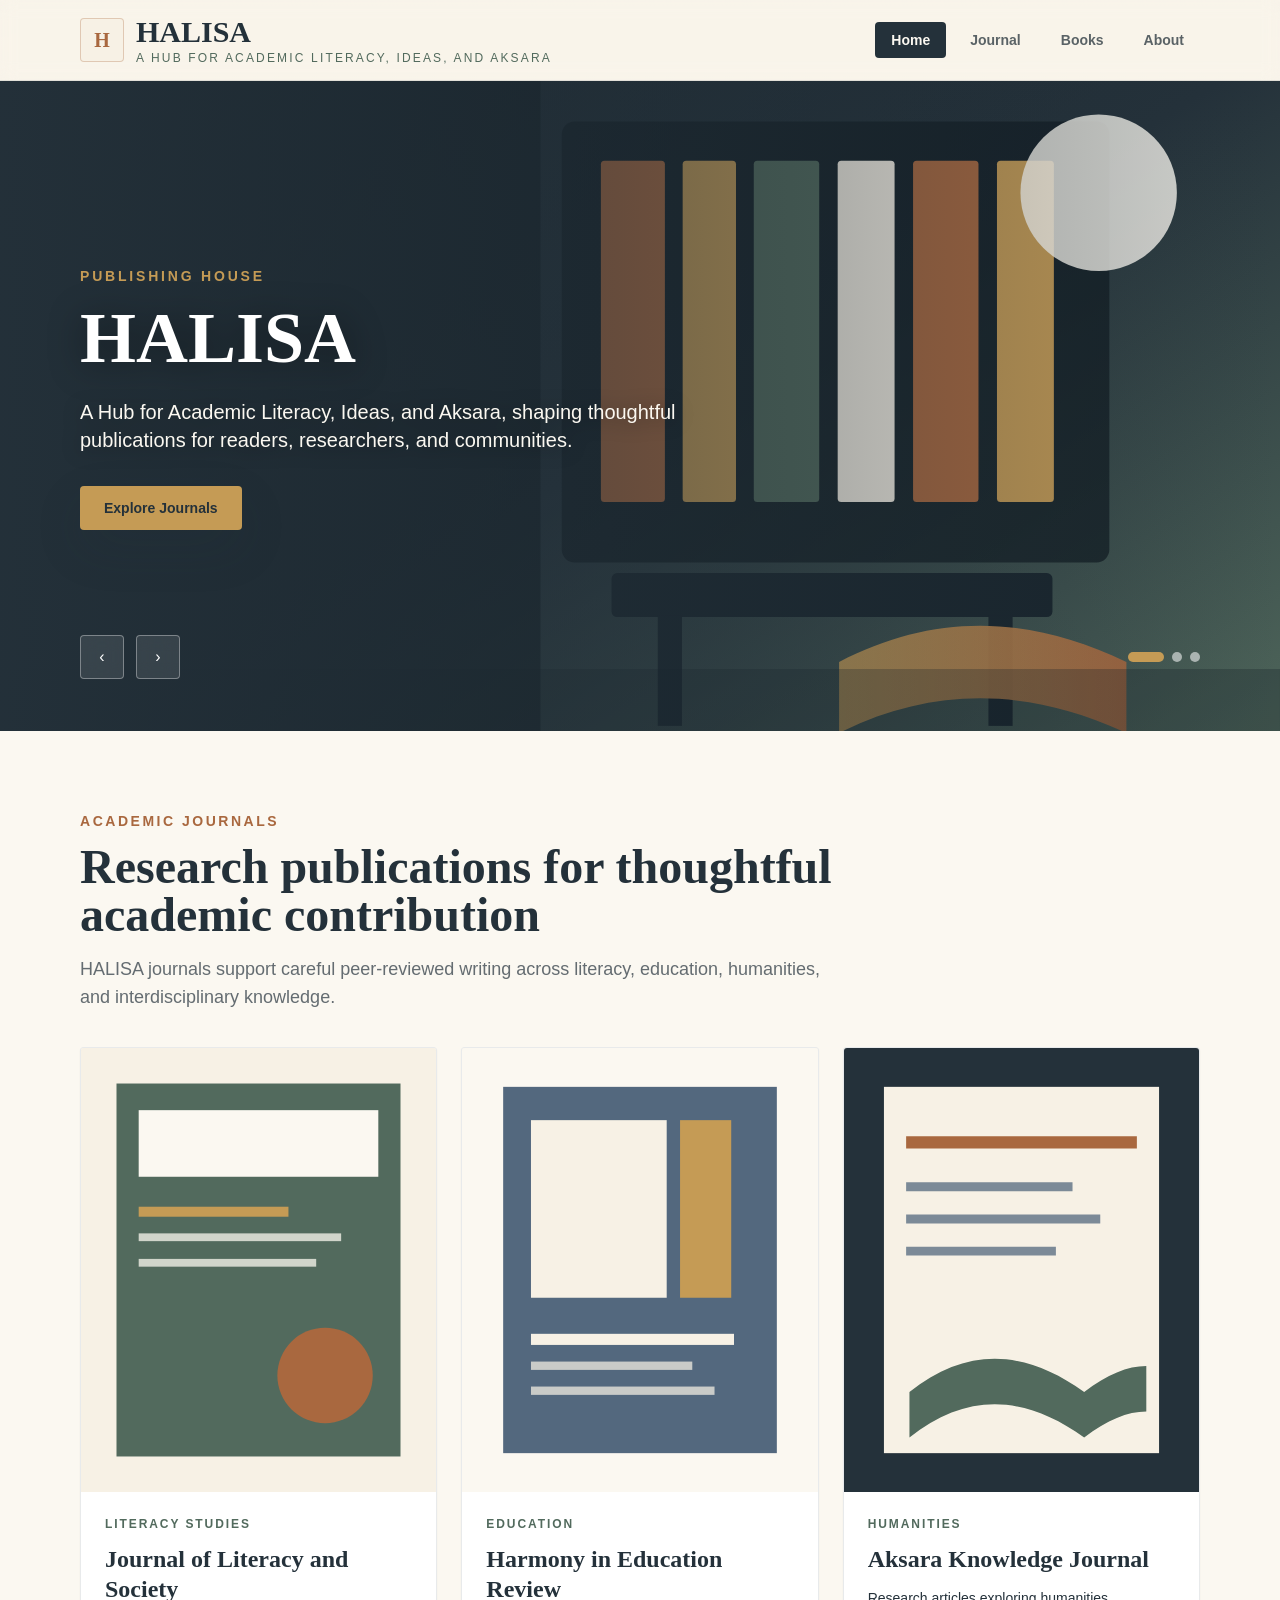
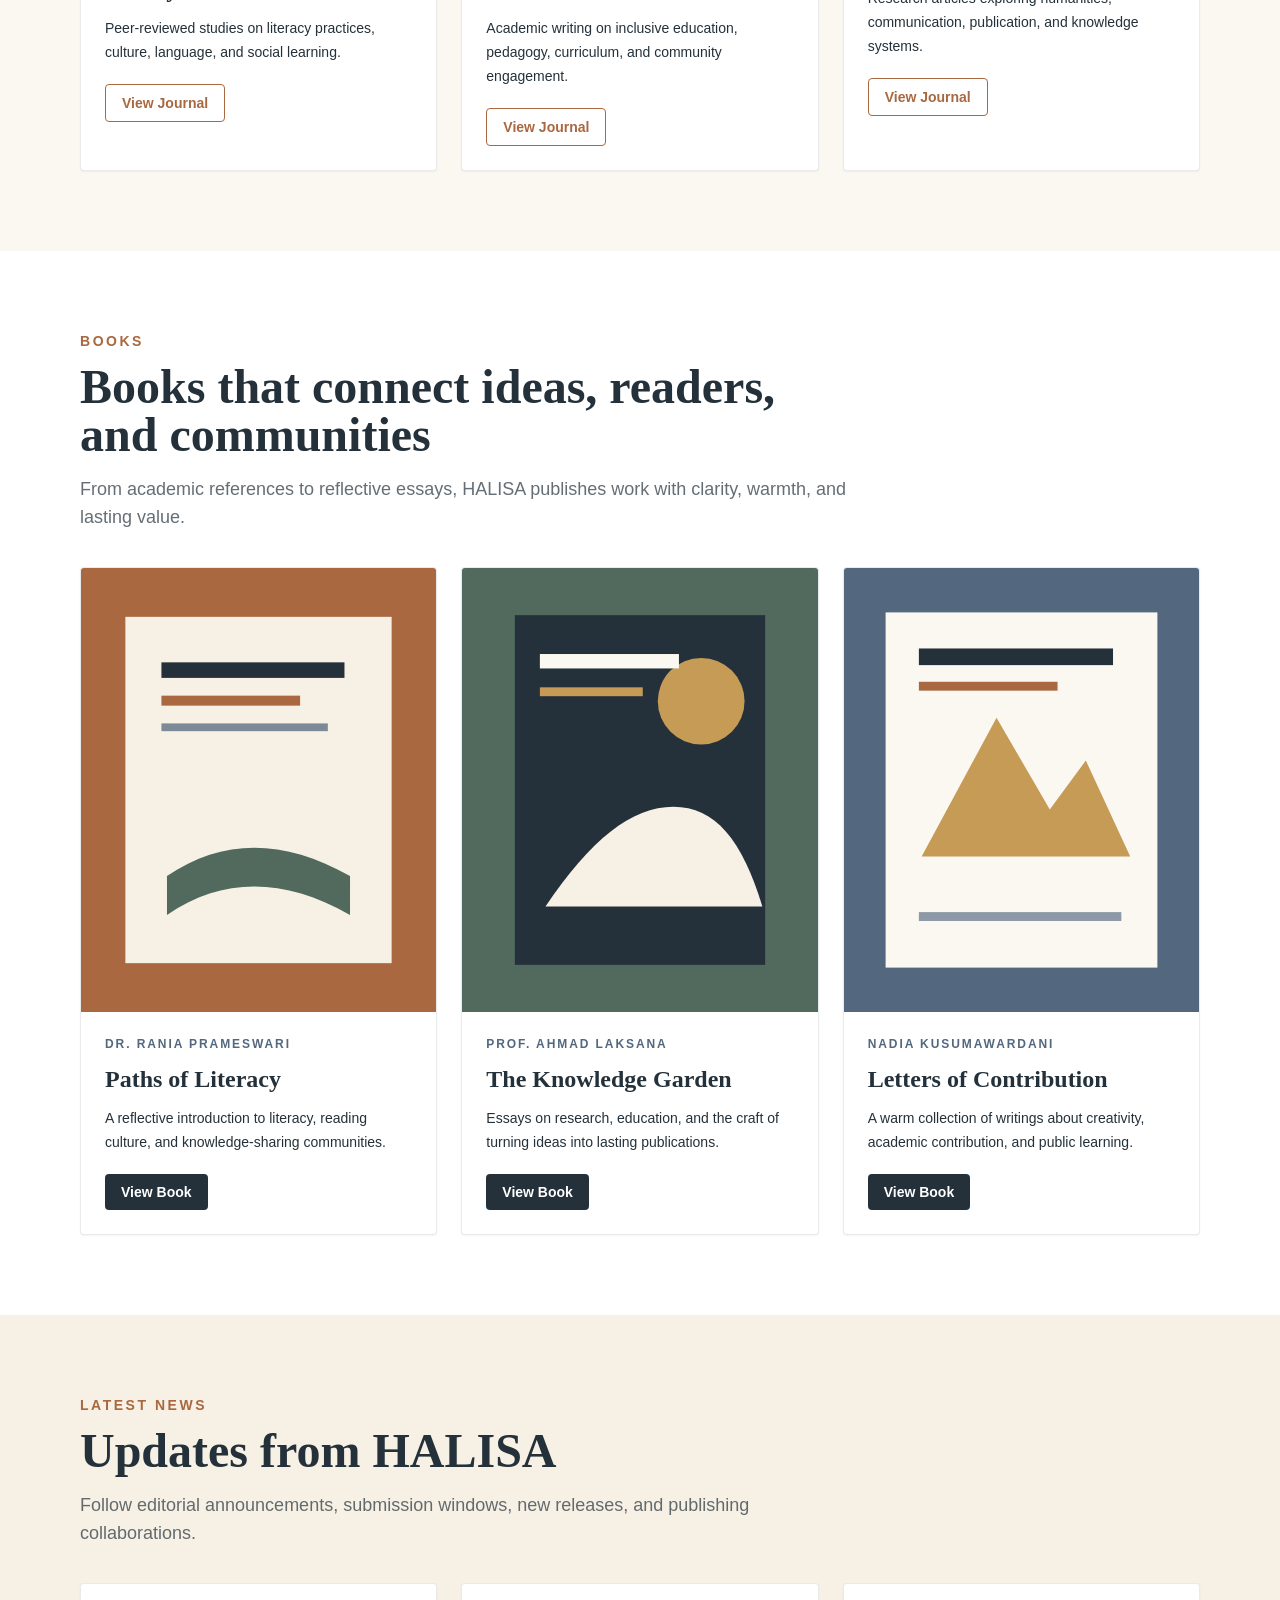
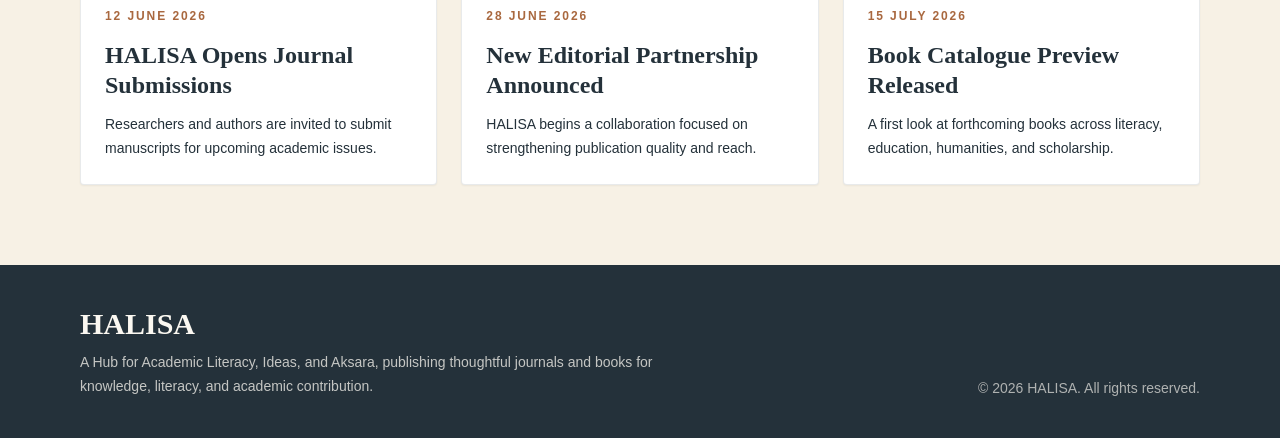
==== commit cf3d8075: "update details page for books/journal" ====
--- a/index.html
+++ b/index.html
@@ -1 +1 @@
-<!DOCTYPE html><html lang="en"><head><meta charSet="utf-8"/><meta name="viewport" content="width=device-width, initial-scale=1"/><link rel="preload" as="image" href="/images/hero-research.svg"/><link rel="stylesheet" href="/_next/static/chunks/21wvucdfjzobd.css" data-precedence="next"/><link rel="preload" as="script" fetchPriority="low" href="/_next/static/chunks/0iq1i69206cyl.js"/><script src="/_next/static/chunks/27jktro2p5rq9.js" async=""></script><script src="/_next/static/chunks/082obv3v03b-9.js" async=""></script><script src="/_next/static/chunks/2cya-h6pss2j9.js" async=""></script><script src="/_next/static/chunks/turbopack-1zpx-uog3lic9.js" async=""></script><script src="/_next/static/chunks/1osb_ha01p98y.js" async=""></script><script src="/_next/static/chunks/14mrh2-p_w84d.js" async=""></script><script src="/_next/static/chunks/2draiy-v0pgum.js" async=""></script><title>HALISA | A Hub for Academic Literacy, Ideas, and Aksara</title><meta name="description" content="HALISA is a publishing company dedicated to literacy, knowledge, authorship, and academic contribution."/><script src="/_next/static/chunks/0cz1d0mv5g_q7.js" noModule=""></script></head><body class="font-sans antialiased"><div hidden=""><!--$--><!--/$--></div><header class="sticky top-0 z-50 border-b border-ink/10 bg-linen/92 backdrop-blur"><nav class="container-padded flex min-h-20 items-center justify-between gap-5"><a class="focus-ring flex items-center gap-3" aria-label="HALISA home" href="/"><span class="flex h-11 w-11 items-center justify-center rounded border border-copper/30 bg-parchment font-serif text-xl font-bold text-copper">H</span><span><span class="block font-serif text-3xl font-bold tracking-normal text-ink">HALISA</span><span class="hidden text-xs uppercase tracking-[0.18em] text-moss sm:block">A Hub for Academic Literacy, Ideas, and Aksara</span></span></a><button type="button" class="focus-ring inline-flex h-11 w-11 items-center justify-center rounded border border-ink/15 text-ink md:hidden" aria-label="Toggle navigation menu" aria-expanded="false"><span class="sr-only">Menu</span><span class="flex flex-col gap-1.5"><span class="h-0.5 w-5 bg-current"></span><span class="h-0.5 w-5 bg-current"></span><span class="h-0.5 w-5 bg-current"></span></span></button><div class="hidden items-center gap-2 md:flex"><a class="focus-ring rounded px-4 py-2 text-sm font-semibold transition bg-ink text-linen" href="/">Home</a><a class="focus-ring rounded px-4 py-2 text-sm font-semibold transition text-ink/75 hover:bg-parchment hover:text-ink" href="/journal">Journal</a><a class="focus-ring rounded px-4 py-2 text-sm font-semibold transition text-ink/75 hover:bg-parchment hover:text-ink" href="/books">Books</a><a class="focus-ring rounded px-4 py-2 text-sm font-semibold transition text-ink/75 hover:bg-parchment hover:text-ink" href="/about">About</a></div></nav></header><main><section class="relative min-h-[620px] overflow-hidden bg-ink text-linen sm:min-h-[650px]"><div class="absolute inset-0 transition-opacity duration-700 opacity-100" aria-hidden="false"><img alt="Warm academic library with journals and reading tables" decoding="async" data-nimg="fill" class="object-cover" style="position:absolute;height:100%;width:100%;left:0;top:0;right:0;bottom:0;color:transparent" src="/images/hero-research.svg"/><div class="absolute inset-0 bg-gradient-to-r from-ink/95 via-ink/72 to-ink/28"></div><div class="absolute inset-0 bg-gradient-to-t from-ink/42 via-transparent to-ink/16"></div></div><div class="absolute inset-0 transition-opacity duration-700 opacity-0" aria-hidden="true"><img alt="Curated books arranged on a modern publishing desk" loading="lazy" decoding="async" data-nimg="fill" class="object-cover" style="position:absolute;height:100%;width:100%;left:0;top:0;right:0;bottom:0;color:transparent" src="/images/hero-books.svg"/><div class="absolute inset-0 bg-gradient-to-r from-ink/95 via-ink/72 to-ink/28"></div><div class="absolute inset-0 bg-gradient-to-t from-ink/42 via-transparent to-ink/16"></div></div><div class="absolute inset-0 transition-opacity duration-700 opacity-0" aria-hidden="true"><img alt="Open book with notes and soft academic lighting" loading="lazy" decoding="async" data-nimg="fill" class="object-cover" style="position:absolute;height:100%;width:100%;left:0;top:0;right:0;bottom:0;color:transparent" src="/images/hero-literacy.svg"/><div class="absolute inset-0 bg-gradient-to-r from-ink/95 via-ink/72 to-ink/28"></div><div class="absolute inset-0 bg-gradient-to-t from-ink/42 via-transparent to-ink/16"></div></div><div class="container-padded relative z-10 flex min-h-[620px] items-center pb-20 pt-16 sm:min-h-[650px]"><div class="max-w-3xl"><p class="mb-4 text-sm font-bold uppercase tracking-[0.2em] text-gilt">Publishing House</p><h1 class="font-serif text-5xl font-bold leading-[1.02] text-white drop-shadow-[0_3px_18px_rgba(0,0,0,0.45)] md:text-7xl">HALISA</h1><p class="mt-6 max-w-2xl text-lg leading-8 text-linen/92 drop-shadow-[0_2px_10px_rgba(0,0,0,0.4)] md:text-xl">A Hub for Academic Literacy, Ideas, and Aksara, shaping thoughtful publications for readers, researchers, and communities.</p><a class="focus-ring mt-8 inline-flex rounded bg-gilt px-6 py-3 text-sm font-bold text-ink shadow-soft transition hover:bg-linen" href="/journal">Explore Journals</a></div></div><div class="container-padded pointer-events-none relative z-20 -mt-24 flex items-center justify-between pb-7"><div class="pointer-events-auto flex gap-3"><button type="button" class="focus-ring flex h-11 w-11 items-center justify-center rounded border border-white/35 bg-white/10 text-white backdrop-blur transition hover:bg-white hover:text-ink" aria-label="Previous hero slide">‹</button><button type="button" class="focus-ring flex h-11 w-11 items-center justify-center rounded border border-white/35 bg-white/10 text-white backdrop-blur transition hover:bg-white hover:text-ink" aria-label="Next hero slide">›</button></div><div class="pointer-events-auto flex gap-2"><button type="button" class="focus-ring h-2.5 rounded-full transition-all w-9 bg-gilt" aria-label="Go to slide 1"></button><button type="button" class="focus-ring h-2.5 rounded-full transition-all w-2.5 bg-white/55" aria-label="Go to slide 2"></button><button type="button" class="focus-ring h-2.5 rounded-full transition-all w-2.5 bg-white/55" aria-label="Go to slide 3"></button></div></div></section><section class="bg-linen py-20"><div class="container-padded"><div class="mb-9 max-w-3xl"><p class="mb-3 text-sm font-bold uppercase tracking-[0.18em] text-copper">Academic Journals</p><h2 class="font-serif text-4xl font-bold leading-tight text-ink md:text-5xl">Research publications for thoughtful academic contribution</h2><p class="mt-4 text-base leading-7 text-ink/70 md:text-lg">HALISA journals support careful peer-reviewed writing across literacy, education, humanities, and interdisciplinary knowledge.</p></div><div class="grid gap-6 md:grid-cols-3"><article class="group overflow-hidden rounded border border-ink/10 bg-white shadow-sm transition hover:-translate-y-1 hover:shadow-soft"><div class="relative aspect-[4/5] bg-parchment"><img alt="Cover for Journal of Literacy and Society" loading="lazy" decoding="async" data-nimg="fill" class="object-cover" style="position:absolute;height:100%;width:100%;left:0;top:0;right:0;bottom:0;color:transparent" src="/images/journal-literacy.svg"/></div><div class="p-6"><p class="mb-3 text-xs font-bold uppercase tracking-[0.16em] text-moss">Literacy Studies</p><h3 class="font-serif text-2xl font-bold leading-tight text-ink">Journal of Literacy and Society</h3><p class="mt-3 text-sm leading-6 text-ink/68">Peer-reviewed studies on literacy practices, culture, language, and social learning.</p><a class="focus-ring mt-5 inline-flex rounded border border-copper px-4 py-2 text-sm font-bold text-copper transition hover:bg-copper hover:text-white" href="/journal">View Journal</a></div></article><article class="group overflow-hidden rounded border border-ink/10 bg-white shadow-sm transition hover:-translate-y-1 hover:shadow-soft"><div class="relative aspect-[4/5] bg-parchment"><img alt="Cover for Harmony in Education Review" loading="lazy" decoding="async" data-nimg="fill" class="object-cover" style="position:absolute;height:100%;width:100%;left:0;top:0;right:0;bottom:0;color:transparent" src="/images/journal-education.svg"/></div><div class="p-6"><p class="mb-3 text-xs font-bold uppercase tracking-[0.16em] text-moss">Education</p><h3 class="font-serif text-2xl font-bold leading-tight text-ink">Harmony in Education Review</h3><p class="mt-3 text-sm leading-6 text-ink/68">Academic writing on inclusive education, pedagogy, curriculum, and community engagement.</p><a class="focus-ring mt-5 inline-flex rounded border border-copper px-4 py-2 text-sm font-bold text-copper transition hover:bg-copper hover:text-white" href="/journal">View Journal</a></div></article><article class="group overflow-hidden rounded border border-ink/10 bg-white shadow-sm transition hover:-translate-y-1 hover:shadow-soft"><div class="relative aspect-[4/5] bg-parchment"><img alt="Cover for Aksara Knowledge Journal" loading="lazy" decoding="async" data-nimg="fill" class="object-cover" style="position:absolute;height:100%;width:100%;left:0;top:0;right:0;bottom:0;color:transparent" src="/images/journal-knowledge.svg"/></div><div class="p-6"><p class="mb-3 text-xs font-bold uppercase tracking-[0.16em] text-moss">Humanities</p><h3 class="font-serif text-2xl font-bold leading-tight text-ink">Aksara Knowledge Journal</h3><p class="mt-3 text-sm leading-6 text-ink/68">Research articles exploring humanities, communication, publication, and knowledge systems.</p><a class="focus-ring mt-5 inline-flex rounded border border-copper px-4 py-2 text-sm font-bold text-copper transition hover:bg-copper hover:text-white" href="/journal">View Journal</a></div></article></div></div></section><section class="bg-white py-20"><div class="container-padded"><div class="mb-9 max-w-3xl"><p class="mb-3 text-sm font-bold uppercase tracking-[0.18em] text-copper">Books</p><h2 class="font-serif text-4xl font-bold leading-tight text-ink md:text-5xl">Books that connect ideas, readers, and communities</h2><p class="mt-4 text-base leading-7 text-ink/70 md:text-lg">From academic references to reflective essays, HALISA publishes work with clarity, warmth, and lasting value.</p></div><div class="grid gap-6 md:grid-cols-3"><article class="group overflow-hidden rounded border border-ink/10 bg-white shadow-sm transition hover:-translate-y-1 hover:shadow-soft"><div class="relative aspect-[4/5] bg-parchment"><img alt="Cover for Paths of Literacy" loading="lazy" decoding="async" data-nimg="fill" class="object-cover" style="position:absolute;height:100%;width:100%;left:0;top:0;right:0;bottom:0;color:transparent" src="/images/book-literacy.svg"/></div><div class="p-6"><p class="mb-3 text-xs font-bold uppercase tracking-[0.16em] text-slateblue">Author Name</p><h3 class="font-serif text-2xl font-bold leading-tight text-ink">Paths of Literacy</h3><p class="mt-3 text-sm leading-6 text-ink/68">A reflective introduction to literacy, reading culture, and knowledge-sharing communities.</p><a class="focus-ring mt-5 inline-flex rounded bg-ink px-4 py-2 text-sm font-bold text-white transition hover:bg-moss" href="/books">View Book</a></div></article><article class="group overflow-hidden rounded border border-ink/10 bg-white shadow-sm transition hover:-translate-y-1 hover:shadow-soft"><div class="relative aspect-[4/5] bg-parchment"><img alt="Cover for The Knowledge Garden" loading="lazy" decoding="async" data-nimg="fill" class="object-cover" style="position:absolute;height:100%;width:100%;left:0;top:0;right:0;bottom:0;color:transparent" src="/images/book-knowledge.svg"/></div><div class="p-6"><p class="mb-3 text-xs font-bold uppercase tracking-[0.16em] text-slateblue">Author Name</p><h3 class="font-serif text-2xl font-bold leading-tight text-ink">The Knowledge Garden</h3><p class="mt-3 text-sm leading-6 text-ink/68">Essays on research, education, and the craft of turning ideas into lasting publications.</p><a class="focus-ring mt-5 inline-flex rounded bg-ink px-4 py-2 text-sm font-bold text-white transition hover:bg-moss" href="/books">View Book</a></div></article><article class="group overflow-hidden rounded border border-ink/10 bg-white shadow-sm transition hover:-translate-y-1 hover:shadow-soft"><div class="relative aspect-[4/5] bg-parchment"><img alt="Cover for Letters of Contribution" loading="lazy" decoding="async" data-nimg="fill" class="object-cover" style="position:absolute;height:100%;width:100%;left:0;top:0;right:0;bottom:0;color:transparent" src="/images/book-contribution.svg"/></div><div class="p-6"><p class="mb-3 text-xs font-bold uppercase tracking-[0.16em] text-slateblue">Author Name</p><h3 class="font-serif text-2xl font-bold leading-tight text-ink">Letters of Contribution</h3><p class="mt-3 text-sm leading-6 text-ink/68">A warm collection of writings about creativity, academic contribution, and public learning.</p><a class="focus-ring mt-5 inline-flex rounded bg-ink px-4 py-2 text-sm font-bold text-white transition hover:bg-moss" href="/books">View Book</a></div></article></div></div></section><section class="bg-parchment py-20"><div class="container-padded"><div class="mb-9 max-w-3xl"><p class="mb-3 text-sm font-bold uppercase tracking-[0.18em] text-copper">Latest News</p><h2 class="font-serif text-4xl font-bold leading-tight text-ink md:text-5xl">Updates from HALISA</h2><p class="mt-4 text-base leading-7 text-ink/70 md:text-lg">Follow editorial announcements, submission windows, new releases, and publishing collaborations.</p></div><div class="grid gap-6 md:grid-cols-3"><article class="rounded border border-ink/10 bg-white p-6 shadow-sm"><p class="text-xs font-bold uppercase tracking-[0.16em] text-copper">12 June 2026</p><h3 class="mt-4 font-serif text-2xl font-bold leading-tight text-ink">HALISA Opens Journal Submissions</h3><p class="mt-3 text-sm leading-6 text-ink/68">Researchers and authors are invited to submit manuscripts for upcoming academic issues.</p></article><article class="rounded border border-ink/10 bg-white p-6 shadow-sm"><p class="text-xs font-bold uppercase tracking-[0.16em] text-copper">28 June 2026</p><h3 class="mt-4 font-serif text-2xl font-bold leading-tight text-ink">New Editorial Partnership Announced</h3><p class="mt-3 text-sm leading-6 text-ink/68">HALISA begins a collaboration focused on strengthening publication quality and reach.</p></article><article class="rounded border border-ink/10 bg-white p-6 shadow-sm"><p class="text-xs font-bold uppercase tracking-[0.16em] text-copper">15 July 2026</p><h3 class="mt-4 font-serif text-2xl font-bold leading-tight text-ink">Book Catalogue Preview Released</h3><p class="mt-3 text-sm leading-6 text-ink/68">A first look at forthcoming books across literacy, education, humanities, and scholarship.</p></article></div></div></section><!--$--><!--/$--></main><footer class="border-t border-ink/10 bg-ink text-linen"><div class="container-padded grid gap-6 py-10 md:grid-cols-[1fr_auto] md:items-end"><div><p class="font-serif text-3xl font-bold">HALISA</p><p class="mt-2 max-w-xl text-sm leading-6 text-linen/75">A Hub for Academic Literacy, Ideas, and Aksara, publishing thoughtful journals and books for knowledge, literacy, and academic contribution.</p></div><p class="text-sm text-linen/65">© 2026 HALISA. All rights reserved.</p></div></footer><script src="/_next/static/chunks/0iq1i69206cyl.js" id="_R_" async=""></script><script>(self.__next_f=self.__next_f||[]).push([0])</script><script>self.__next_f.push([1,"1:\"$Sreact.fragment\"\n2:I[62319,[\"/_next/static/chunks/1osb_ha01p98y.js\",\"/_next/static/chunks/14mrh2-p_w84d.js\"],\"default\"]\n3:I[39756,[\"/_next/static/chunks/1osb_ha01p98y.js\",\"/_next/static/chunks/14mrh2-p_w84d.js\"],\"default\"]\n4:I[37457,[\"/_next/static/chunks/1osb_ha01p98y.js\",\"/_next/static/chunks/14mrh2-p_w84d.js\"],\"default\"]\n5:I[92709,[\"/_next/static/chunks/1osb_ha01p98y.js\",\"/_next/static/chunks/14mrh2-p_w84d.js\",\"/_next/static/chunks/2draiy-v0pgum.js\"],\"default\"]\nc:I[68027,[\"/_next/static/chunks/1osb_ha01p98y.js\",\"/_next/static/chunks/14mrh2-p_w84d.js\"],\"default\",1]\n:HL[\"/_next/static/chunks/21wvucdfjzobd.css\",\"style\"]\n"])</script><script>self.__next_f.push([1,"0:{\"P\":null,\"c\":[\"\",\"\"],\"q\":\"\",\"i\":false,\"f\":[[[\"\",{\"children\":[\"__PAGE__\",{}]},\"$undefined\",\"$undefined\",16],[[\"$\",\"$1\",\"c\",{\"children\":[[[\"$\",\"link\",\"0\",{\"rel\":\"stylesheet\",\"href\":\"/_next/static/chunks/21wvucdfjzobd.css\",\"precedence\":\"next\",\"crossOrigin\":\"$undefined\",\"nonce\":\"$undefined\"}],[\"$\",\"script\",\"script-0\",{\"src\":\"/_next/static/chunks/1osb_ha01p98y.js\",\"async\":true,\"nonce\":\"$undefined\"}],[\"$\",\"script\",\"script-1\",{\"src\":\"/_next/static/chunks/14mrh2-p_w84d.js\",\"async\":true,\"nonce\":\"$undefined\"}]],[\"$\",\"html\",null,{\"lang\":\"en\",\"children\":[\"$\",\"body\",null,{\"className\":\"font-sans antialiased\",\"children\":[[\"$\",\"$L2\",null,{}],[\"$\",\"main\",null,{\"children\":[\"$\",\"$L3\",null,{\"parallelRouterKey\":\"children\",\"error\":\"$undefined\",\"errorStyles\":\"$undefined\",\"errorScripts\":\"$undefined\",\"template\":[\"$\",\"$L4\",null,{}],\"templateStyles\":\"$undefined\",\"templateScripts\":\"$undefined\",\"notFound\":[[[\"$\",\"title\",null,{\"children\":\"404: This page could not be found.\"}],[\"$\",\"div\",null,{\"style\":{\"fontFamily\":\"system-ui,\\\"Segoe UI\\\",Roboto,Helvetica,Arial,sans-serif,\\\"Apple Color Emoji\\\",\\\"Segoe UI Emoji\\\"\",\"height\":\"100vh\",\"textAlign\":\"center\",\"display\":\"flex\",\"flexDirection\":\"column\",\"alignItems\":\"center\",\"justifyContent\":\"center\"},\"children\":[\"$\",\"div\",null,{\"children\":[[\"$\",\"style\",null,{\"dangerouslySetInnerHTML\":{\"__html\":\"body{color:#000;background:#fff;margin:0}.next-error-h1{border-right:1px solid rgba(0,0,0,.3)}@media (prefers-color-scheme:dark){body{color:#fff;background:#000}.next-error-h1{border-right:1px solid rgba(255,255,255,.3)}}\"}}],[\"$\",\"h1\",null,{\"className\":\"next-error-h1\",\"style\":{\"display\":\"inline-block\",\"margin\":\"0 20px 0 0\",\"padding\":\"0 23px 0 0\",\"fontSize\":24,\"fontWeight\":500,\"verticalAlign\":\"top\",\"lineHeight\":\"49px\"},\"children\":404}],[\"$\",\"div\",null,{\"style\":{\"display\":\"inline-block\"},\"children\":[\"$\",\"h2\",null,{\"style\":{\"fontSize\":14,\"fontWeight\":400,\"lineHeight\":\"49px\",\"margin\":0},\"children\":\"This page could not be found.\"}]}]]}]}]],[]],\"forbidden\":\"$undefined\",\"unauthorized\":\"$undefined\"}]}],[\"$\",\"footer\",null,{\"className\":\"border-t border-ink/10 bg-ink text-linen\",\"children\":[\"$\",\"div\",null,{\"className\":\"container-padded grid gap-6 py-10 md:grid-cols-[1fr_auto] md:items-end\",\"children\":[[\"$\",\"div\",null,{\"children\":[[\"$\",\"p\",null,{\"className\":\"font-serif text-3xl font-bold\",\"children\":\"HALISA\"}],[\"$\",\"p\",null,{\"className\":\"mt-2 max-w-xl text-sm leading-6 text-linen/75\",\"children\":\"A Hub for Academic Literacy, Ideas, and Aksara, publishing thoughtful journals and books for knowledge, literacy, and academic contribution.\"}]]}],[\"$\",\"p\",null,{\"className\":\"text-sm text-linen/65\",\"children\":\"© 2026 HALISA. All rights reserved.\"}]]}]}]]}]}]]}],{\"children\":[[\"$\",\"$1\",\"c\",{\"children\":[[[\"$\",\"$L5\",null,{\"slides\":[{\"title\":\"HALISA\",\"description\":\"A Hub for Academic Literacy, Ideas, and Aksara, shaping thoughtful publications for readers, researchers, and communities.\",\"buttonLabel\":\"Explore Journals\",\"href\":\"/journal\",\"image\":\"/images/hero-research.svg\",\"alt\":\"Warm academic library with journals and reading tables\"},{\"title\":\"Publishing Knowledge With Care\",\"description\":\"Elegant editorial work for academic writing, meaningful books, and ideas that move across disciplines.\",\"buttonLabel\":\"Browse Books\",\"href\":\"/books\",\"image\":\"/images/hero-books.svg\",\"alt\":\"Curated books arranged on a modern publishing desk\"},{\"title\":\"Literacy, Harmony, and Scholarship\",\"description\":\"A home for rigorous scholarship and careful writing rooted in contribution and clarity.\",\"buttonLabel\":\"About HALISA\",\"href\":\"/about\",\"image\":\"/images/hero-literacy.svg\",\"alt\":\"Open book with notes and soft academic lighting\"}]}],[\"$\",\"section\",null,{\"className\":\"bg-linen py-20\",\"children\":[\"$\",\"div\",null,{\"className\":\"container-padded\",\"children\":[[\"$\",\"div\",null,{\"className\":\"mb-9 max-w-3xl\",\"children\":[[\"$\",\"p\",null,{\"className\":\"mb-3 text-sm font-bold uppercase tracking-[0.18em] text-copper\",\"children\":\"Academic Journals\"}],[\"$\",\"h2\",null,{\"className\":\"font-serif text-4xl font-bold leading-tight text-ink md:text-5xl\",\"children\":\"Research publications for thoughtful academic contribution\"}],[\"$\",\"p\",null,{\"className\":\"mt-4 text-base leading-7 text-ink/70 md:text-lg\",\"children\":\"HALISA journals support careful peer-reviewed writing across literacy, education, humanities, and interdisciplinary knowledge.\"}]]}],\"$L6\"]}]}],\"$L7\",\"$L8\"],[\"$L9\"],\"$La\"]}],{},null,false,null]},null,false,null],\"$Lb\",false]],\"m\":\"$undefined\",\"G\":[\"$c\",[\"$Ld\"]],\"S\":true,\"h\":null,\"s\":\"$undefined\",\"l\":\"$undefined\",\"p\":\"$undefined\",\"d\":\"$undefined\",\"b\":\"tmUPiVZZhbjvCZFyrCMs7\"}\n"])</script><script>self.__next_f.push([1,"e:I[5500,[\"/_next/static/chunks/1osb_ha01p98y.js\",\"/_next/static/chunks/14mrh2-p_w84d.js\",\"/_next/static/chunks/2draiy-v0pgum.js\"],\"Image\"]\nf:I[22016,[\"/_next/static/chunks/1osb_ha01p98y.js\",\"/_next/static/chunks/14mrh2-p_w84d.js\",\"/_next/static/chunks/2draiy-v0pgum.js\"],\"\"]\n10:I[97367,[\"/_next/static/chunks/1osb_ha01p98y.js\",\"/_next/static/chunks/14mrh2-p_w84d.js\"],\"OutletBoundary\"]\n11:\"$Sreact.suspense\"\n13:I[97367,[\"/_next/static/chunks/1osb_ha01p98y.js\",\"/_next/static/chunks/14mrh2-p_w84d.js\"],\"ViewportBoundary\"]\n15:I[97367,[\"/_next/static/chunks/1osb_ha01p98y.js\",\"/_next/static/chunks/14mrh2-p_w84d.js\"],\"MetadataBoundary\"]\n"])</script><script>self.__next_f.push([1,"6:[\"$\",\"div\",null,{\"className\":\"grid gap-6 md:grid-cols-3\",\"children\":[[\"$\",\"article\",\"Journal of Literacy and Society\",{\"className\":\"group overflow-hidden rounded border border-ink/10 bg-white shadow-sm transition hover:-translate-y-1 hover:shadow-soft\",\"children\":[[\"$\",\"div\",null,{\"className\":\"relative aspect-[4/5] bg-parchment\",\"children\":[\"$\",\"$Le\",null,{\"src\":\"/images/journal-literacy.svg\",\"alt\":\"Cover for Journal of Literacy and Society\",\"fill\":true,\"sizes\":\"(min-width: 1024px) 33vw, (min-width: 640px) 50vw, 100vw\",\"className\":\"object-cover\"}]}],[\"$\",\"div\",null,{\"className\":\"p-6\",\"children\":[[\"$\",\"p\",null,{\"className\":\"mb-3 text-xs font-bold uppercase tracking-[0.16em] text-moss\",\"children\":\"Literacy Studies\"}],[\"$\",\"h3\",null,{\"className\":\"font-serif text-2xl font-bold leading-tight text-ink\",\"children\":\"Journal of Literacy and Society\"}],[\"$\",\"p\",null,{\"className\":\"mt-3 text-sm leading-6 text-ink/68\",\"children\":\"Peer-reviewed studies on literacy practices, culture, language, and social learning.\"}],[\"$\",\"$Lf\",null,{\"href\":\"/journal\",\"className\":\"focus-ring mt-5 inline-flex rounded border border-copper px-4 py-2 text-sm font-bold text-copper transition hover:bg-copper hover:text-white\",\"children\":\"View Journal\"}]]}]]}],[\"$\",\"article\",\"Harmony in Education Review\",{\"className\":\"group overflow-hidden rounded border border-ink/10 bg-white shadow-sm transition hover:-translate-y-1 hover:shadow-soft\",\"children\":[[\"$\",\"div\",null,{\"className\":\"relative aspect-[4/5] bg-parchment\",\"children\":[\"$\",\"$Le\",null,{\"src\":\"/images/journal-education.svg\",\"alt\":\"Cover for Harmony in Education Review\",\"fill\":true,\"sizes\":\"(min-width: 1024px) 33vw, (min-width: 640px) 50vw, 100vw\",\"className\":\"object-cover\"}]}],[\"$\",\"div\",null,{\"className\":\"p-6\",\"children\":[[\"$\",\"p\",null,{\"className\":\"mb-3 text-xs font-bold uppercase tracking-[0.16em] text-moss\",\"children\":\"Education\"}],[\"$\",\"h3\",null,{\"className\":\"font-serif text-2xl font-bold leading-tight text-ink\",\"children\":\"Harmony in Education Review\"}],[\"$\",\"p\",null,{\"className\":\"mt-3 text-sm leading-6 text-ink/68\",\"children\":\"Academic writing on inclusive education, pedagogy, curriculum, and community engagement.\"}],[\"$\",\"$Lf\",null,{\"href\":\"/journal\",\"className\":\"focus-ring mt-5 inline-flex rounded border border-copper px-4 py-2 text-sm font-bold text-copper transition hover:bg-copper hover:text-white\",\"children\":\"View Journal\"}]]}]]}],[\"$\",\"article\",\"Aksara Knowledge Journal\",{\"className\":\"group overflow-hidden rounded border border-ink/10 bg-white shadow-sm transition hover:-translate-y-1 hover:shadow-soft\",\"children\":[[\"$\",\"div\",null,{\"className\":\"relative aspect-[4/5] bg-parchment\",\"children\":[\"$\",\"$Le\",null,{\"src\":\"/images/journal-knowledge.svg\",\"alt\":\"Cover for Aksara Knowledge Journal\",\"fill\":true,\"sizes\":\"(min-width: 1024px) 33vw, (min-width: 640px) 50vw, 100vw\",\"className\":\"object-cover\"}]}],[\"$\",\"div\",null,{\"className\":\"p-6\",\"children\":[[\"$\",\"p\",null,{\"className\":\"mb-3 text-xs font-bold uppercase tracking-[0.16em] text-moss\",\"children\":\"Humanities\"}],[\"$\",\"h3\",null,{\"className\":\"font-serif text-2xl font-bold leading-tight text-ink\",\"children\":\"Aksara Knowledge Journal\"}],[\"$\",\"p\",null,{\"className\":\"mt-3 text-sm leading-6 text-ink/68\",\"children\":\"Research articles exploring humanities, communication, publication, and knowledge systems.\"}],[\"$\",\"$Lf\",null,{\"href\":\"/journal\",\"className\":\"focus-ring mt-5 inline-flex rounded border border-copper px-4 py-2 text-sm font-bold text-copper transition hover:bg-copper hover:text-white\",\"children\":\"View Journal\"}]]}]]}]]}]\n"])</script><script>self.__next_f.push([1,"7:[\"$\",\"section\",null,{\"className\":\"bg-white py-20\",\"children\":[\"$\",\"div\",null,{\"className\":\"container-padded\",\"children\":[[\"$\",\"div\",null,{\"className\":\"mb-9 max-w-3xl\",\"children\":[[\"$\",\"p\",null,{\"className\":\"mb-3 text-sm font-bold uppercase tracking-[0.18em] text-copper\",\"children\":\"Books\"}],[\"$\",\"h2\",null,{\"className\":\"font-serif text-4xl font-bold leading-tight text-ink md:text-5xl\",\"children\":\"Books that connect ideas, readers, and communities\"}],[\"$\",\"p\",null,{\"className\":\"mt-4 text-base leading-7 text-ink/70 md:text-lg\",\"children\":\"From academic references to reflective essays, HALISA publishes work with clarity, warmth, and lasting value.\"}]]}],[\"$\",\"div\",null,{\"className\":\"grid gap-6 md:grid-cols-3\",\"children\":[[\"$\",\"article\",\"Paths of Literacy\",{\"className\":\"group overflow-hidden rounded border border-ink/10 bg-white shadow-sm transition hover:-translate-y-1 hover:shadow-soft\",\"children\":[[\"$\",\"div\",null,{\"className\":\"relative aspect-[4/5] bg-parchment\",\"children\":[\"$\",\"$Le\",null,{\"src\":\"/images/book-literacy.svg\",\"alt\":\"Cover for Paths of Literacy\",\"fill\":true,\"sizes\":\"(min-width: 1024px) 33vw, (min-width: 640px) 50vw, 100vw\",\"className\":\"object-cover\"}]}],[\"$\",\"div\",null,{\"className\":\"p-6\",\"children\":[[\"$\",\"p\",null,{\"className\":\"mb-3 text-xs font-bold uppercase tracking-[0.16em] text-slateblue\",\"children\":\"Author Name\"}],[\"$\",\"h3\",null,{\"className\":\"font-serif text-2xl font-bold leading-tight text-ink\",\"children\":\"Paths of Literacy\"}],[\"$\",\"p\",null,{\"className\":\"mt-3 text-sm leading-6 text-ink/68\",\"children\":\"A reflective introduction to literacy, reading culture, and knowledge-sharing communities.\"}],[\"$\",\"$Lf\",null,{\"href\":\"/books\",\"className\":\"focus-ring mt-5 inline-flex rounded bg-ink px-4 py-2 text-sm font-bold text-white transition hover:bg-moss\",\"children\":\"View Book\"}]]}]]}],[\"$\",\"article\",\"The Knowledge Garden\",{\"className\":\"group overflow-hidden rounded border border-ink/10 bg-white shadow-sm transition hover:-translate-y-1 hover:shadow-soft\",\"children\":[[\"$\",\"div\",null,{\"className\":\"relative aspect-[4/5] bg-parchment\",\"children\":[\"$\",\"$Le\",null,{\"src\":\"/images/book-knowledge.svg\",\"alt\":\"Cover for The Knowledge Garden\",\"fill\":true,\"sizes\":\"(min-width: 1024px) 33vw, (min-width: 640px) 50vw, 100vw\",\"className\":\"object-cover\"}]}],[\"$\",\"div\",null,{\"className\":\"p-6\",\"children\":[[\"$\",\"p\",null,{\"className\":\"mb-3 text-xs font-bold uppercase tracking-[0.16em] text-slateblue\",\"children\":\"Author Name\"}],[\"$\",\"h3\",null,{\"className\":\"font-serif text-2xl font-bold leading-tight text-ink\",\"children\":\"The Knowledge Garden\"}],[\"$\",\"p\",null,{\"className\":\"mt-3 text-sm leading-6 text-ink/68\",\"children\":\"Essays on research, education, and the craft of turning ideas into lasting publications.\"}],[\"$\",\"$Lf\",null,{\"href\":\"/books\",\"className\":\"focus-ring mt-5 inline-flex rounded bg-ink px-4 py-2 text-sm font-bold text-white transition hover:bg-moss\",\"children\":\"View Book\"}]]}]]}],[\"$\",\"article\",\"Letters of Contribution\",{\"className\":\"group overflow-hidden rounded border border-ink/10 bg-white shadow-sm transition hover:-translate-y-1 hover:shadow-soft\",\"children\":[[\"$\",\"div\",null,{\"className\":\"relative aspect-[4/5] bg-parchment\",\"children\":[\"$\",\"$Le\",null,{\"src\":\"/images/book-contribution.svg\",\"alt\":\"Cover for Letters of Contribution\",\"fill\":true,\"sizes\":\"(min-width: 1024px) 33vw, (min-width: 640px) 50vw, 100vw\",\"className\":\"object-cover\"}]}],[\"$\",\"div\",null,{\"className\":\"p-6\",\"children\":[[\"$\",\"p\",null,{\"className\":\"mb-3 text-xs font-bold uppercase tracking-[0.16em] text-slateblue\",\"children\":\"Author Name\"}],[\"$\",\"h3\",null,{\"className\":\"font-serif text-2xl font-bold leading-tight text-ink\",\"children\":\"Letters of Contribution\"}],[\"$\",\"p\",null,{\"className\":\"mt-3 text-sm leading-6 text-ink/68\",\"children\":\"A warm collection of writings about creativity, academic contribution, and public learning.\"}],[\"$\",\"$Lf\",null,{\"href\":\"/books\",\"className\":\"focus-ring mt-5 inline-flex rounded bg-ink px-4 py-2 text-sm font-bold text-white transition hover:bg-moss\",\"children\":\"View Book\"}]]}]]}]]}]]}]}]\n"])</script><script>self.__next_f.push([1,"8:[\"$\",\"section\",null,{\"className\":\"bg-parchment py-20\",\"children\":[\"$\",\"div\",null,{\"className\":\"container-padded\",\"children\":[[\"$\",\"div\",null,{\"className\":\"mb-9 max-w-3xl\",\"children\":[[\"$\",\"p\",null,{\"className\":\"mb-3 text-sm font-bold uppercase tracking-[0.18em] text-copper\",\"children\":\"Latest News\"}],[\"$\",\"h2\",null,{\"className\":\"font-serif text-4xl font-bold leading-tight text-ink md:text-5xl\",\"children\":\"Updates from HALISA\"}],[\"$\",\"p\",null,{\"className\":\"mt-4 text-base leading-7 text-ink/70 md:text-lg\",\"children\":\"Follow editorial announcements, submission windows, new releases, and publishing collaborations.\"}]]}],[\"$\",\"div\",null,{\"className\":\"grid gap-6 md:grid-cols-3\",\"children\":[[\"$\",\"article\",\"HALISA Opens Journal Submissions\",{\"className\":\"rounded border border-ink/10 bg-white p-6 shadow-sm\",\"children\":[[\"$\",\"p\",null,{\"className\":\"text-xs font-bold uppercase tracking-[0.16em] text-copper\",\"children\":\"12 June 2026\"}],[\"$\",\"h3\",null,{\"className\":\"mt-4 font-serif text-2xl font-bold leading-tight text-ink\",\"children\":\"HALISA Opens Journal Submissions\"}],[\"$\",\"p\",null,{\"className\":\"mt-3 text-sm leading-6 text-ink/68\",\"children\":\"Researchers and authors are invited to submit manuscripts for upcoming academic issues.\"}]]}],[\"$\",\"article\",\"New Editorial Partnership Announced\",{\"className\":\"rounded border border-ink/10 bg-white p-6 shadow-sm\",\"children\":[[\"$\",\"p\",null,{\"className\":\"text-xs font-bold uppercase tracking-[0.16em] text-copper\",\"children\":\"28 June 2026\"}],[\"$\",\"h3\",null,{\"className\":\"mt-4 font-serif text-2xl font-bold leading-tight text-ink\",\"children\":\"New Editorial Partnership Announced\"}],[\"$\",\"p\",null,{\"className\":\"mt-3 text-sm leading-6 text-ink/68\",\"children\":\"HALISA begins a collaboration focused on strengthening publication quality and reach.\"}]]}],[\"$\",\"article\",\"Book Catalogue Preview Released\",{\"className\":\"rounded border border-ink/10 bg-white p-6 shadow-sm\",\"children\":[[\"$\",\"p\",null,{\"className\":\"text-xs font-bold uppercase tracking-[0.16em] text-copper\",\"children\":\"15 July 2026\"}],[\"$\",\"h3\",null,{\"className\":\"mt-4 font-serif text-2xl font-bold leading-tight text-ink\",\"children\":\"Book Catalogue Preview Released\"}],[\"$\",\"p\",null,{\"className\":\"mt-3 text-sm leading-6 text-ink/68\",\"children\":\"A first look at forthcoming books across literacy, education, humanities, and scholarship.\"}]]}]]}]]}]}]\n"])</script><script>self.__next_f.push([1,"9:[\"$\",\"script\",\"script-0\",{\"src\":\"/_next/static/chunks/2draiy-v0pgum.js\",\"async\":true,\"nonce\":\"$undefined\"}]\na:[\"$\",\"$L10\",null,{\"children\":[\"$\",\"$11\",null,{\"name\":\"Next.MetadataOutlet\",\"children\":\"$@12\"}]}]\nb:[\"$\",\"$1\",\"h\",{\"children\":[null,[\"$\",\"$L13\",null,{\"children\":\"$L14\"}],[\"$\",\"div\",null,{\"hidden\":true,\"children\":[\"$\",\"$L15\",null,{\"children\":[\"$\",\"$11\",null,{\"name\":\"Next.Metadata\",\"children\":\"$L16\"}]}]}],null]}]\nd:[\"$\",\"link\",\"0\",{\"rel\":\"stylesheet\",\"href\":\"/_next/static/chunks/21wvucdfjzobd.css\",\"precedence\":\"next\",\"crossOrigin\":\"$undefined\",\"nonce\":\"$undefined\"}]\n"])</script><script>self.__next_f.push([1,"14:[[\"$\",\"meta\",\"0\",{\"charSet\":\"utf-8\"}],[\"$\",\"meta\",\"1\",{\"name\":\"viewport\",\"content\":\"width=device-width, initial-scale=1\"}]]\n"])</script><script>self.__next_f.push([1,"12:null\n16:[[\"$\",\"title\",\"0\",{\"children\":\"HALISA | A Hub for Academic Literacy, Ideas, and Aksara\"}],[\"$\",\"meta\",\"1\",{\"name\":\"description\",\"content\":\"HALISA is a publishing company dedicated to literacy, knowledge, authorship, and academic contribution.\"}]]\n"])</script></body></html>+<!DOCTYPE html><html lang="en"><head><meta charSet="utf-8"/><meta name="viewport" content="width=device-width, initial-scale=1"/><link rel="preload" as="image" href="/images/hero-research.svg"/><link rel="stylesheet" href="/_next/static/chunks/3oxz02d6hej8_.css" data-precedence="next"/><link rel="preload" as="script" fetchPriority="low" href="/_next/static/chunks/0iq1i69206cyl.js"/><script src="/_next/static/chunks/27jktro2p5rq9.js" async=""></script><script src="/_next/static/chunks/082obv3v03b-9.js" async=""></script><script src="/_next/static/chunks/2cya-h6pss2j9.js" async=""></script><script src="/_next/static/chunks/turbopack-1zpx-uog3lic9.js" async=""></script><script src="/_next/static/chunks/1osb_ha01p98y.js" async=""></script><script src="/_next/static/chunks/14mrh2-p_w84d.js" async=""></script><script src="/_next/static/chunks/2draiy-v0pgum.js" async=""></script><title>HALISA | A Hub for Academic Literacy, Ideas, and Aksara</title><meta name="description" content="HALISA is a publishing company dedicated to literacy, knowledge, authorship, and academic contribution."/><script src="/_next/static/chunks/0cz1d0mv5g_q7.js" noModule=""></script></head><body class="font-sans antialiased"><div hidden=""><!--$--><!--/$--></div><header class="sticky top-0 z-50 border-b border-ink/10 bg-linen/92 backdrop-blur"><nav class="container-padded flex min-h-20 items-center justify-between gap-5"><a class="focus-ring flex items-center gap-3" aria-label="HALISA home" href="/"><span class="flex h-11 w-11 items-center justify-center rounded border border-copper/30 bg-parchment font-serif text-xl font-bold text-copper">H</span><span><span class="block font-serif text-3xl font-bold tracking-normal text-ink">HALISA</span><span class="hidden text-xs uppercase tracking-[0.18em] text-moss sm:block">A Hub for Academic Literacy, Ideas, and Aksara</span></span></a><button type="button" class="focus-ring inline-flex h-11 w-11 items-center justify-center rounded border border-ink/15 text-ink md:hidden" aria-label="Toggle navigation menu" aria-expanded="false"><span class="sr-only">Menu</span><span class="flex flex-col gap-1.5"><span class="h-0.5 w-5 bg-current"></span><span class="h-0.5 w-5 bg-current"></span><span class="h-0.5 w-5 bg-current"></span></span></button><div class="hidden items-center gap-2 md:flex"><a class="focus-ring rounded px-4 py-2 text-sm font-semibold transition bg-ink text-linen" href="/">Home</a><a class="focus-ring rounded px-4 py-2 text-sm font-semibold transition text-ink/75 hover:bg-parchment hover:text-ink" href="/journal">Journal</a><a class="focus-ring rounded px-4 py-2 text-sm font-semibold transition text-ink/75 hover:bg-parchment hover:text-ink" href="/books">Books</a><a class="focus-ring rounded px-4 py-2 text-sm font-semibold transition text-ink/75 hover:bg-parchment hover:text-ink" href="/about">About</a></div></nav></header><main><section class="relative min-h-[620px] overflow-hidden bg-ink text-linen sm:min-h-[650px]"><div class="absolute inset-0 transition-opacity duration-700 opacity-100" aria-hidden="false"><img alt="Warm academic library with journals and reading tables" decoding="async" data-nimg="fill" class="object-cover" style="position:absolute;height:100%;width:100%;left:0;top:0;right:0;bottom:0;color:transparent" src="/images/hero-research.svg"/><div class="absolute inset-0 bg-gradient-to-r from-ink/95 via-ink/72 to-ink/28"></div><div class="absolute inset-0 bg-gradient-to-t from-ink/42 via-transparent to-ink/16"></div></div><div class="absolute inset-0 transition-opacity duration-700 opacity-0" aria-hidden="true"><img alt="Curated books arranged on a modern publishing desk" loading="lazy" decoding="async" data-nimg="fill" class="object-cover" style="position:absolute;height:100%;width:100%;left:0;top:0;right:0;bottom:0;color:transparent" src="/images/hero-books.svg"/><div class="absolute inset-0 bg-gradient-to-r from-ink/95 via-ink/72 to-ink/28"></div><div class="absolute inset-0 bg-gradient-to-t from-ink/42 via-transparent to-ink/16"></div></div><div class="absolute inset-0 transition-opacity duration-700 opacity-0" aria-hidden="true"><img alt="Open book with notes and soft academic lighting" loading="lazy" decoding="async" data-nimg="fill" class="object-cover" style="position:absolute;height:100%;width:100%;left:0;top:0;right:0;bottom:0;color:transparent" src="/images/hero-literacy.svg"/><div class="absolute inset-0 bg-gradient-to-r from-ink/95 via-ink/72 to-ink/28"></div><div class="absolute inset-0 bg-gradient-to-t from-ink/42 via-transparent to-ink/16"></div></div><div class="container-padded relative z-10 flex min-h-[620px] items-center pb-20 pt-16 sm:min-h-[650px]"><div class="max-w-3xl"><p class="mb-4 text-sm font-bold uppercase tracking-[0.2em] text-gilt">Publishing House</p><h1 class="font-serif text-5xl font-bold leading-[1.02] text-white drop-shadow-[0_3px_18px_rgba(0,0,0,0.45)] md:text-7xl">HALISA</h1><p class="mt-6 max-w-2xl text-lg leading-8 text-linen/92 drop-shadow-[0_2px_10px_rgba(0,0,0,0.4)] md:text-xl">A Hub for Academic Literacy, Ideas, and Aksara, shaping thoughtful publications for readers, researchers, and communities.</p><a class="focus-ring mt-8 inline-flex rounded bg-gilt px-6 py-3 text-sm font-bold text-ink shadow-soft transition hover:bg-linen" href="/journal">Explore Journals</a></div></div><div class="container-padded pointer-events-none relative z-20 -mt-24 flex items-center justify-between pb-7"><div class="pointer-events-auto flex gap-3"><button type="button" class="focus-ring flex h-11 w-11 items-center justify-center rounded border border-white/35 bg-white/10 text-white backdrop-blur transition hover:bg-white hover:text-ink" aria-label="Previous hero slide">‹</button><button type="button" class="focus-ring flex h-11 w-11 items-center justify-center rounded border border-white/35 bg-white/10 text-white backdrop-blur transition hover:bg-white hover:text-ink" aria-label="Next hero slide">›</button></div><div class="pointer-events-auto flex gap-2"><button type="button" class="focus-ring h-2.5 rounded-full transition-all w-9 bg-gilt" aria-label="Go to slide 1"></button><button type="button" class="focus-ring h-2.5 rounded-full transition-all w-2.5 bg-white/55" aria-label="Go to slide 2"></button><button type="button" class="focus-ring h-2.5 rounded-full transition-all w-2.5 bg-white/55" aria-label="Go to slide 3"></button></div></div></section><section class="bg-linen py-20"><div class="container-padded"><div class="mb-9 max-w-3xl"><p class="mb-3 text-sm font-bold uppercase tracking-[0.18em] text-copper">Academic Journals</p><h2 class="font-serif text-4xl font-bold leading-tight text-ink md:text-5xl">Research publications for thoughtful academic contribution</h2><p class="mt-4 text-base leading-7 text-ink/70 md:text-lg">HALISA journals support careful peer-reviewed writing across literacy, education, humanities, and interdisciplinary knowledge.</p></div><div class="grid gap-6 md:grid-cols-3"><a class="focus-ring group block overflow-hidden rounded border border-ink/10 bg-white shadow-sm transition hover:-translate-y-1 hover:shadow-soft" href="/journals/journal-of-literacy-and-society"><div class="relative aspect-[4/5] bg-parchment"><img alt="Cover for Journal of Literacy and Society" loading="lazy" decoding="async" data-nimg="fill" class="object-cover" style="position:absolute;height:100%;width:100%;left:0;top:0;right:0;bottom:0;color:transparent" src="/images/journal-literacy.svg"/></div><div class="p-6"><p class="mb-3 text-xs font-bold uppercase tracking-[0.16em] text-moss">Literacy Studies</p><h3 class="font-serif text-2xl font-bold leading-tight text-ink">Journal of Literacy and Society</h3><p class="mt-3 text-sm leading-6 text-ink/68">Peer-reviewed studies on literacy practices, culture, language, and social learning.</p><span class="mt-5 inline-flex rounded border border-copper px-4 py-2 text-sm font-bold text-copper transition group-hover:bg-copper group-hover:text-white">View Journal</span></div></a><a class="focus-ring group block overflow-hidden rounded border border-ink/10 bg-white shadow-sm transition hover:-translate-y-1 hover:shadow-soft" href="/journals/harmony-in-education-review"><div class="relative aspect-[4/5] bg-parchment"><img alt="Cover for Harmony in Education Review" loading="lazy" decoding="async" data-nimg="fill" class="object-cover" style="position:absolute;height:100%;width:100%;left:0;top:0;right:0;bottom:0;color:transparent" src="/images/journal-education.svg"/></div><div class="p-6"><p class="mb-3 text-xs font-bold uppercase tracking-[0.16em] text-moss">Education</p><h3 class="font-serif text-2xl font-bold leading-tight text-ink">Harmony in Education Review</h3><p class="mt-3 text-sm leading-6 text-ink/68">Academic writing on inclusive education, pedagogy, curriculum, and community engagement.</p><span class="mt-5 inline-flex rounded border border-copper px-4 py-2 text-sm font-bold text-copper transition group-hover:bg-copper group-hover:text-white">View Journal</span></div></a><a class="focus-ring group block overflow-hidden rounded border border-ink/10 bg-white shadow-sm transition hover:-translate-y-1 hover:shadow-soft" href="/journals/aksara-knowledge-journal"><div class="relative aspect-[4/5] bg-parchment"><img alt="Cover for Aksara Knowledge Journal" loading="lazy" decoding="async" data-nimg="fill" class="object-cover" style="position:absolute;height:100%;width:100%;left:0;top:0;right:0;bottom:0;color:transparent" src="/images/journal-knowledge.svg"/></div><div class="p-6"><p class="mb-3 text-xs font-bold uppercase tracking-[0.16em] text-moss">Humanities</p><h3 class="font-serif text-2xl font-bold leading-tight text-ink">Aksara Knowledge Journal</h3><p class="mt-3 text-sm leading-6 text-ink/68">Research articles exploring humanities, communication, publication, and knowledge systems.</p><span class="mt-5 inline-flex rounded border border-copper px-4 py-2 text-sm font-bold text-copper transition group-hover:bg-copper group-hover:text-white">View Journal</span></div></a></div></div></section><section class="bg-white py-20"><div class="container-padded"><div class="mb-9 max-w-3xl"><p class="mb-3 text-sm font-bold uppercase tracking-[0.18em] text-copper">Books</p><h2 class="font-serif text-4xl font-bold leading-tight text-ink md:text-5xl">Books that connect ideas, readers, and communities</h2><p class="mt-4 text-base leading-7 text-ink/70 md:text-lg">From academic references to reflective essays, HALISA publishes work with clarity, warmth, and lasting value.</p></div><div class="grid gap-6 md:grid-cols-3"><a class="focus-ring group block overflow-hidden rounded border border-ink/10 bg-white shadow-sm transition hover:-translate-y-1 hover:shadow-soft" href="/books/paths-of-literacy"><div class="relative aspect-[4/5] bg-parchment"><img alt="Cover for Paths of Literacy" loading="lazy" decoding="async" data-nimg="fill" class="object-cover" style="position:absolute;height:100%;width:100%;left:0;top:0;right:0;bottom:0;color:transparent" src="/images/book-literacy.svg"/></div><div class="p-6"><p class="mb-3 text-xs font-bold uppercase tracking-[0.16em] text-slateblue">Dr. Rania Prameswari</p><h3 class="font-serif text-2xl font-bold leading-tight text-ink">Paths of Literacy</h3><p class="mt-3 text-sm leading-6 text-ink/68">A reflective introduction to literacy, reading culture, and knowledge-sharing communities.</p><span class="mt-5 inline-flex rounded bg-ink px-4 py-2 text-sm font-bold text-white transition group-hover:bg-moss">View Book</span></div></a><a class="focus-ring group block overflow-hidden rounded border border-ink/10 bg-white shadow-sm transition hover:-translate-y-1 hover:shadow-soft" href="/books/the-knowledge-garden"><div class="relative aspect-[4/5] bg-parchment"><img alt="Cover for The Knowledge Garden" loading="lazy" decoding="async" data-nimg="fill" class="object-cover" style="position:absolute;height:100%;width:100%;left:0;top:0;right:0;bottom:0;color:transparent" src="/images/book-knowledge.svg"/></div><div class="p-6"><p class="mb-3 text-xs font-bold uppercase tracking-[0.16em] text-slateblue">Prof. Ahmad Laksana</p><h3 class="font-serif text-2xl font-bold leading-tight text-ink">The Knowledge Garden</h3><p class="mt-3 text-sm leading-6 text-ink/68">Essays on research, education, and the craft of turning ideas into lasting publications.</p><span class="mt-5 inline-flex rounded bg-ink px-4 py-2 text-sm font-bold text-white transition group-hover:bg-moss">View Book</span></div></a><a class="focus-ring group block overflow-hidden rounded border border-ink/10 bg-white shadow-sm transition hover:-translate-y-1 hover:shadow-soft" href="/books/letters-of-contribution"><div class="relative aspect-[4/5] bg-parchment"><img alt="Cover for Letters of Contribution" loading="lazy" decoding="async" data-nimg="fill" class="object-cover" style="position:absolute;height:100%;width:100%;left:0;top:0;right:0;bottom:0;color:transparent" src="/images/book-contribution.svg"/></div><div class="p-6"><p class="mb-3 text-xs font-bold uppercase tracking-[0.16em] text-slateblue">Nadia Kusumawardani</p><h3 class="font-serif text-2xl font-bold leading-tight text-ink">Letters of Contribution</h3><p class="mt-3 text-sm leading-6 text-ink/68">A warm collection of writings about creativity, academic contribution, and public learning.</p><span class="mt-5 inline-flex rounded bg-ink px-4 py-2 text-sm font-bold text-white transition group-hover:bg-moss">View Book</span></div></a></div></div></section><section class="bg-parchment py-20"><div class="container-padded"><div class="mb-9 max-w-3xl"><p class="mb-3 text-sm font-bold uppercase tracking-[0.18em] text-copper">Latest News</p><h2 class="font-serif text-4xl font-bold leading-tight text-ink md:text-5xl">Updates from HALISA</h2><p class="mt-4 text-base leading-7 text-ink/70 md:text-lg">Follow editorial announcements, submission windows, new releases, and publishing collaborations.</p></div><div class="grid gap-6 md:grid-cols-3"><article class="rounded border border-ink/10 bg-white p-6 shadow-sm"><p class="text-xs font-bold uppercase tracking-[0.16em] text-copper">12 June 2026</p><h3 class="mt-4 font-serif text-2xl font-bold leading-tight text-ink">HALISA Opens Journal Submissions</h3><p class="mt-3 text-sm leading-6 text-ink/68">Researchers and authors are invited to submit manuscripts for upcoming academic issues.</p></article><article class="rounded border border-ink/10 bg-white p-6 shadow-sm"><p class="text-xs font-bold uppercase tracking-[0.16em] text-copper">28 June 2026</p><h3 class="mt-4 font-serif text-2xl font-bold leading-tight text-ink">New Editorial Partnership Announced</h3><p class="mt-3 text-sm leading-6 text-ink/68">HALISA begins a collaboration focused on strengthening publication quality and reach.</p></article><article class="rounded border border-ink/10 bg-white p-6 shadow-sm"><p class="text-xs font-bold uppercase tracking-[0.16em] text-copper">15 July 2026</p><h3 class="mt-4 font-serif text-2xl font-bold leading-tight text-ink">Book Catalogue Preview Released</h3><p class="mt-3 text-sm leading-6 text-ink/68">A first look at forthcoming books across literacy, education, humanities, and scholarship.</p></article></div></div></section><!--$--><!--/$--></main><footer class="border-t border-ink/10 bg-ink text-linen"><div class="container-padded grid gap-6 py-10 md:grid-cols-[1fr_auto] md:items-end"><div><p class="font-serif text-3xl font-bold">HALISA</p><p class="mt-2 max-w-xl text-sm leading-6 text-linen/75">A Hub for Academic Literacy, Ideas, and Aksara, publishing thoughtful journals and books for knowledge, literacy, and academic contribution.</p></div><p class="text-sm text-linen/65">© 2026 HALISA. All rights reserved.</p></div></footer><script src="/_next/static/chunks/0iq1i69206cyl.js" id="_R_" async=""></script><script>(self.__next_f=self.__next_f||[]).push([0])</script><script>self.__next_f.push([1,"1:\"$Sreact.fragment\"\n2:I[62319,[\"/_next/static/chunks/1osb_ha01p98y.js\",\"/_next/static/chunks/14mrh2-p_w84d.js\"],\"default\"]\n3:I[39756,[\"/_next/static/chunks/1osb_ha01p98y.js\",\"/_next/static/chunks/14mrh2-p_w84d.js\"],\"default\"]\n4:I[37457,[\"/_next/static/chunks/1osb_ha01p98y.js\",\"/_next/static/chunks/14mrh2-p_w84d.js\"],\"default\"]\n5:I[92709,[\"/_next/static/chunks/1osb_ha01p98y.js\",\"/_next/static/chunks/14mrh2-p_w84d.js\",\"/_next/static/chunks/2draiy-v0pgum.js\"],\"default\"]\nc:I[68027,[\"/_next/static/chunks/1osb_ha01p98y.js\",\"/_next/static/chunks/14mrh2-p_w84d.js\"],\"default\",1]\n:HL[\"/_next/static/chunks/3oxz02d6hej8_.css\",\"style\"]\n"])</script><script>self.__next_f.push([1,"0:{\"P\":null,\"c\":[\"\",\"\"],\"q\":\"\",\"i\":false,\"f\":[[[\"\",{\"children\":[\"__PAGE__\",{}]},\"$undefined\",\"$undefined\",16],[[\"$\",\"$1\",\"c\",{\"children\":[[[\"$\",\"link\",\"0\",{\"rel\":\"stylesheet\",\"href\":\"/_next/static/chunks/3oxz02d6hej8_.css\",\"precedence\":\"next\",\"crossOrigin\":\"$undefined\",\"nonce\":\"$undefined\"}],[\"$\",\"script\",\"script-0\",{\"src\":\"/_next/static/chunks/1osb_ha01p98y.js\",\"async\":true,\"nonce\":\"$undefined\"}],[\"$\",\"script\",\"script-1\",{\"src\":\"/_next/static/chunks/14mrh2-p_w84d.js\",\"async\":true,\"nonce\":\"$undefined\"}]],[\"$\",\"html\",null,{\"lang\":\"en\",\"children\":[\"$\",\"body\",null,{\"className\":\"font-sans antialiased\",\"children\":[[\"$\",\"$L2\",null,{}],[\"$\",\"main\",null,{\"children\":[\"$\",\"$L3\",null,{\"parallelRouterKey\":\"children\",\"error\":\"$undefined\",\"errorStyles\":\"$undefined\",\"errorScripts\":\"$undefined\",\"template\":[\"$\",\"$L4\",null,{}],\"templateStyles\":\"$undefined\",\"templateScripts\":\"$undefined\",\"notFound\":[[[\"$\",\"title\",null,{\"children\":\"404: This page could not be found.\"}],[\"$\",\"div\",null,{\"style\":{\"fontFamily\":\"system-ui,\\\"Segoe UI\\\",Roboto,Helvetica,Arial,sans-serif,\\\"Apple Color Emoji\\\",\\\"Segoe UI Emoji\\\"\",\"height\":\"100vh\",\"textAlign\":\"center\",\"display\":\"flex\",\"flexDirection\":\"column\",\"alignItems\":\"center\",\"justifyContent\":\"center\"},\"children\":[\"$\",\"div\",null,{\"children\":[[\"$\",\"style\",null,{\"dangerouslySetInnerHTML\":{\"__html\":\"body{color:#000;background:#fff;margin:0}.next-error-h1{border-right:1px solid rgba(0,0,0,.3)}@media (prefers-color-scheme:dark){body{color:#fff;background:#000}.next-error-h1{border-right:1px solid rgba(255,255,255,.3)}}\"}}],[\"$\",\"h1\",null,{\"className\":\"next-error-h1\",\"style\":{\"display\":\"inline-block\",\"margin\":\"0 20px 0 0\",\"padding\":\"0 23px 0 0\",\"fontSize\":24,\"fontWeight\":500,\"verticalAlign\":\"top\",\"lineHeight\":\"49px\"},\"children\":404}],[\"$\",\"div\",null,{\"style\":{\"display\":\"inline-block\"},\"children\":[\"$\",\"h2\",null,{\"style\":{\"fontSize\":14,\"fontWeight\":400,\"lineHeight\":\"49px\",\"margin\":0},\"children\":\"This page could not be found.\"}]}]]}]}]],[]],\"forbidden\":\"$undefined\",\"unauthorized\":\"$undefined\"}]}],[\"$\",\"footer\",null,{\"className\":\"border-t border-ink/10 bg-ink text-linen\",\"children\":[\"$\",\"div\",null,{\"className\":\"container-padded grid gap-6 py-10 md:grid-cols-[1fr_auto] md:items-end\",\"children\":[[\"$\",\"div\",null,{\"children\":[[\"$\",\"p\",null,{\"className\":\"font-serif text-3xl font-bold\",\"children\":\"HALISA\"}],[\"$\",\"p\",null,{\"className\":\"mt-2 max-w-xl text-sm leading-6 text-linen/75\",\"children\":\"A Hub for Academic Literacy, Ideas, and Aksara, publishing thoughtful journals and books for knowledge, literacy, and academic contribution.\"}]]}],[\"$\",\"p\",null,{\"className\":\"text-sm text-linen/65\",\"children\":\"© 2026 HALISA. All rights reserved.\"}]]}]}]]}]}]]}],{\"children\":[[\"$\",\"$1\",\"c\",{\"children\":[[[\"$\",\"$L5\",null,{\"slides\":[{\"title\":\"HALISA\",\"description\":\"A Hub for Academic Literacy, Ideas, and Aksara, shaping thoughtful publications for readers, researchers, and communities.\",\"buttonLabel\":\"Explore Journals\",\"href\":\"/journal\",\"image\":\"/images/hero-research.svg\",\"alt\":\"Warm academic library with journals and reading tables\"},{\"title\":\"Publishing Knowledge With Care\",\"description\":\"Elegant editorial work for academic writing, meaningful books, and ideas that move across disciplines.\",\"buttonLabel\":\"Browse Books\",\"href\":\"/books\",\"image\":\"/images/hero-books.svg\",\"alt\":\"Curated books arranged on a modern publishing desk\"},{\"title\":\"Literacy, Harmony, and Scholarship\",\"description\":\"A home for rigorous scholarship and careful writing rooted in contribution and clarity.\",\"buttonLabel\":\"About HALISA\",\"href\":\"/about\",\"image\":\"/images/hero-literacy.svg\",\"alt\":\"Open book with notes and soft academic lighting\"}]}],[\"$\",\"section\",null,{\"className\":\"bg-linen py-20\",\"children\":[\"$\",\"div\",null,{\"className\":\"container-padded\",\"children\":[[\"$\",\"div\",null,{\"className\":\"mb-9 max-w-3xl\",\"children\":[[\"$\",\"p\",null,{\"className\":\"mb-3 text-sm font-bold uppercase tracking-[0.18em] text-copper\",\"children\":\"Academic Journals\"}],[\"$\",\"h2\",null,{\"className\":\"font-serif text-4xl font-bold leading-tight text-ink md:text-5xl\",\"children\":\"Research publications for thoughtful academic contribution\"}],[\"$\",\"p\",null,{\"className\":\"mt-4 text-base leading-7 text-ink/70 md:text-lg\",\"children\":\"HALISA journals support careful peer-reviewed writing across literacy, education, humanities, and interdisciplinary knowledge.\"}]]}],\"$L6\"]}]}],\"$L7\",\"$L8\"],[\"$L9\"],\"$La\"]}],{},null,false,null]},null,false,null],\"$Lb\",false]],\"m\":\"$undefined\",\"G\":[\"$c\",[\"$Ld\"]],\"S\":true,\"h\":null,\"s\":\"$undefined\",\"l\":\"$undefined\",\"p\":\"$undefined\",\"d\":\"$undefined\",\"b\":\"vhuJVwouvQ924fPGKF7bN\"}\n"])</script><script>self.__next_f.push([1,"e:I[22016,[\"/_next/static/chunks/1osb_ha01p98y.js\",\"/_next/static/chunks/14mrh2-p_w84d.js\",\"/_next/static/chunks/2draiy-v0pgum.js\"],\"\"]\nf:I[5500,[\"/_next/static/chunks/1osb_ha01p98y.js\",\"/_next/static/chunks/14mrh2-p_w84d.js\",\"/_next/static/chunks/2draiy-v0pgum.js\"],\"Image\"]\n11:I[97367,[\"/_next/static/chunks/1osb_ha01p98y.js\",\"/_next/static/chunks/14mrh2-p_w84d.js\"],\"OutletBoundary\"]\n12:\"$Sreact.suspense\"\n14:I[97367,[\"/_next/static/chunks/1osb_ha01p98y.js\",\"/_next/static/chunks/14mrh2-p_w84d.js\"],\"ViewportBoundary\"]\n16:I[97367,[\"/_next/static/chunks/1osb_ha01p98y.js\",\"/_next/static/chunks/14mrh2-p_w84d.js\"],\"MetadataBoundary\"]\n"])</script><script>self.__next_f.push([1,"6:[\"$\",\"div\",null,{\"className\":\"grid gap-6 md:grid-cols-3\",\"children\":[[\"$\",\"$Le\",\"Journal of Literacy and Society\",{\"href\":\"/journals/journal-of-literacy-and-society\",\"className\":\"focus-ring group block overflow-hidden rounded border border-ink/10 bg-white shadow-sm transition hover:-translate-y-1 hover:shadow-soft\",\"children\":[[\"$\",\"div\",null,{\"className\":\"relative aspect-[4/5] bg-parchment\",\"children\":[\"$\",\"$Lf\",null,{\"src\":\"/images/journal-literacy.svg\",\"alt\":\"Cover for Journal of Literacy and Society\",\"fill\":true,\"sizes\":\"(min-width: 1024px) 33vw, (min-width: 640px) 50vw, 100vw\",\"className\":\"object-cover\"}]}],[\"$\",\"div\",null,{\"className\":\"p-6\",\"children\":[[\"$\",\"p\",null,{\"className\":\"mb-3 text-xs font-bold uppercase tracking-[0.16em] text-moss\",\"children\":\"Literacy Studies\"}],[\"$\",\"h3\",null,{\"className\":\"font-serif text-2xl font-bold leading-tight text-ink\",\"children\":\"Journal of Literacy and Society\"}],[\"$\",\"p\",null,{\"className\":\"mt-3 text-sm leading-6 text-ink/68\",\"children\":\"Peer-reviewed studies on literacy practices, culture, language, and social learning.\"}],[\"$\",\"span\",null,{\"className\":\"mt-5 inline-flex rounded border border-copper px-4 py-2 text-sm font-bold text-copper transition group-hover:bg-copper group-hover:text-white\",\"children\":\"View Journal\"}]]}]]}],[\"$\",\"$Le\",\"Harmony in Education Review\",{\"href\":\"/journals/harmony-in-education-review\",\"className\":\"focus-ring group block overflow-hidden rounded border border-ink/10 bg-white shadow-sm transition hover:-translate-y-1 hover:shadow-soft\",\"children\":[[\"$\",\"div\",null,{\"className\":\"relative aspect-[4/5] bg-parchment\",\"children\":[\"$\",\"$Lf\",null,{\"src\":\"/images/journal-education.svg\",\"alt\":\"Cover for Harmony in Education Review\",\"fill\":true,\"sizes\":\"(min-width: 1024px) 33vw, (min-width: 640px) 50vw, 100vw\",\"className\":\"object-cover\"}]}],[\"$\",\"div\",null,{\"className\":\"p-6\",\"children\":[[\"$\",\"p\",null,{\"className\":\"mb-3 text-xs font-bold uppercase tracking-[0.16em] text-moss\",\"children\":\"Education\"}],[\"$\",\"h3\",null,{\"className\":\"font-serif text-2xl font-bold leading-tight text-ink\",\"children\":\"Harmony in Education Review\"}],[\"$\",\"p\",null,{\"className\":\"mt-3 text-sm leading-6 text-ink/68\",\"children\":\"Academic writing on inclusive education, pedagogy, curriculum, and community engagement.\"}],[\"$\",\"span\",null,{\"className\":\"mt-5 inline-flex rounded border border-copper px-4 py-2 text-sm font-bold text-copper transition group-hover:bg-copper group-hover:text-white\",\"children\":\"View Journal\"}]]}]]}],[\"$\",\"$Le\",\"Aksara Knowledge Journal\",{\"href\":\"/journals/aksara-knowledge-journal\",\"className\":\"focus-ring group block overflow-hidden rounded border border-ink/10 bg-white shadow-sm transition hover:-translate-y-1 hover:shadow-soft\",\"children\":[[\"$\",\"div\",null,{\"className\":\"relative aspect-[4/5] bg-parchment\",\"children\":[\"$\",\"$Lf\",null,{\"src\":\"/images/journal-knowledge.svg\",\"alt\":\"Cover for Aksara Knowledge Journal\",\"fill\":true,\"sizes\":\"(min-width: 1024px) 33vw, (min-width: 640px) 50vw, 100vw\",\"className\":\"object-cover\"}]}],[\"$\",\"div\",null,{\"className\":\"p-6\",\"children\":[[\"$\",\"p\",null,{\"className\":\"mb-3 text-xs font-bold uppercase tracking-[0.16em] text-moss\",\"children\":\"Humanities\"}],[\"$\",\"h3\",null,{\"className\":\"font-serif text-2xl font-bold leading-tight text-ink\",\"children\":\"Aksara Knowledge Journal\"}],[\"$\",\"p\",null,{\"className\":\"mt-3 text-sm leading-6 text-ink/68\",\"children\":\"Research articles exploring humanities, communication, publication, and knowledge systems.\"}],[\"$\",\"span\",null,{\"className\":\"mt-5 inline-flex rounded border border-copper px-4 py-2 text-sm font-bold text-copper transition group-hover:bg-copper group-hover:text-white\",\"children\":\"View Journal\"}]]}]]}]]}]\n"])</script><script>self.__next_f.push([1,"7:[\"$\",\"section\",null,{\"className\":\"bg-white py-20\",\"children\":[\"$\",\"div\",null,{\"className\":\"container-padded\",\"children\":[[\"$\",\"div\",null,{\"className\":\"mb-9 max-w-3xl\",\"children\":[[\"$\",\"p\",null,{\"className\":\"mb-3 text-sm font-bold uppercase tracking-[0.18em] text-copper\",\"children\":\"Books\"}],[\"$\",\"h2\",null,{\"className\":\"font-serif text-4xl font-bold leading-tight text-ink md:text-5xl\",\"children\":\"Books that connect ideas, readers, and communities\"}],[\"$\",\"p\",null,{\"className\":\"mt-4 text-base leading-7 text-ink/70 md:text-lg\",\"children\":\"From academic references to reflective essays, HALISA publishes work with clarity, warmth, and lasting value.\"}]]}],[\"$\",\"div\",null,{\"className\":\"grid gap-6 md:grid-cols-3\",\"children\":[[\"$\",\"$Le\",\"Paths of Literacy\",{\"href\":\"/books/paths-of-literacy\",\"className\":\"focus-ring group block overflow-hidden rounded border border-ink/10 bg-white shadow-sm transition hover:-translate-y-1 hover:shadow-soft\",\"children\":[[\"$\",\"div\",null,{\"className\":\"relative aspect-[4/5] bg-parchment\",\"children\":[\"$\",\"$Lf\",null,{\"src\":\"/images/book-literacy.svg\",\"alt\":\"Cover for Paths of Literacy\",\"fill\":true,\"sizes\":\"(min-width: 1024px) 33vw, (min-width: 640px) 50vw, 100vw\",\"className\":\"object-cover\"}]}],[\"$\",\"div\",null,{\"className\":\"p-6\",\"children\":[[\"$\",\"p\",null,{\"className\":\"mb-3 text-xs font-bold uppercase tracking-[0.16em] text-slateblue\",\"children\":\"Dr. Rania Prameswari\"}],[\"$\",\"h3\",null,{\"className\":\"font-serif text-2xl font-bold leading-tight text-ink\",\"children\":\"Paths of Literacy\"}],[\"$\",\"p\",null,{\"className\":\"mt-3 text-sm leading-6 text-ink/68\",\"children\":\"A reflective introduction to literacy, reading culture, and knowledge-sharing communities.\"}],[\"$\",\"span\",null,{\"className\":\"mt-5 inline-flex rounded bg-ink px-4 py-2 text-sm font-bold text-white transition group-hover:bg-moss\",\"children\":\"View Book\"}]]}]]}],[\"$\",\"$Le\",\"The Knowledge Garden\",{\"href\":\"/books/the-knowledge-garden\",\"className\":\"focus-ring group block overflow-hidden rounded border border-ink/10 bg-white shadow-sm transition hover:-translate-y-1 hover:shadow-soft\",\"children\":[[\"$\",\"div\",null,{\"className\":\"relative aspect-[4/5] bg-parchment\",\"children\":[\"$\",\"$Lf\",null,{\"src\":\"/images/book-knowledge.svg\",\"alt\":\"Cover for The Knowledge Garden\",\"fill\":true,\"sizes\":\"(min-width: 1024px) 33vw, (min-width: 640px) 50vw, 100vw\",\"className\":\"object-cover\"}]}],[\"$\",\"div\",null,{\"className\":\"p-6\",\"children\":[[\"$\",\"p\",null,{\"className\":\"mb-3 text-xs font-bold uppercase tracking-[0.16em] text-slateblue\",\"children\":\"Prof. Ahmad Laksana\"}],[\"$\",\"h3\",null,{\"className\":\"font-serif text-2xl font-bold leading-tight text-ink\",\"children\":\"The Knowledge Garden\"}],[\"$\",\"p\",null,{\"className\":\"mt-3 text-sm leading-6 text-ink/68\",\"children\":\"Essays on research, education, and the craft of turning ideas into lasting publications.\"}],[\"$\",\"span\",null,{\"className\":\"mt-5 inline-flex rounded bg-ink px-4 py-2 text-sm font-bold text-white transition group-hover:bg-moss\",\"children\":\"View Book\"}]]}]]}],[\"$\",\"$Le\",\"Letters of Contribution\",{\"href\":\"/books/letters-of-contribution\",\"className\":\"focus-ring group block overflow-hidden rounded border border-ink/10 bg-white shadow-sm transition hover:-translate-y-1 hover:shadow-soft\",\"children\":[[\"$\",\"div\",null,{\"className\":\"relative aspect-[4/5] bg-parchment\",\"children\":[\"$\",\"$Lf\",null,{\"src\":\"/images/book-contribution.svg\",\"alt\":\"Cover for Letters of Contribution\",\"fill\":true,\"sizes\":\"(min-width: 1024px) 33vw, (min-width: 640px) 50vw, 100vw\",\"className\":\"object-cover\"}]}],[\"$\",\"div\",null,{\"className\":\"p-6\",\"children\":[[\"$\",\"p\",null,{\"className\":\"mb-3 text-xs font-bold uppercase tracking-[0.16em] text-slateblue\",\"children\":\"Nadia Kusumawardani\"}],[\"$\",\"h3\",null,{\"className\":\"font-serif text-2xl font-bold leading-tight text-ink\",\"children\":\"Letters of Contribution\"}],[\"$\",\"p\",null,{\"className\":\"mt-3 text-sm leading-6 text-ink/68\",\"children\":\"A warm collection of writings about creativity, academic contribution, and public learning.\"}],\"$L10\"]}]]}]]}]]}]}]\n"])</script><script>self.__next_f.push([1,"8:[\"$\",\"section\",null,{\"className\":\"bg-parchment py-20\",\"children\":[\"$\",\"div\",null,{\"className\":\"container-padded\",\"children\":[[\"$\",\"div\",null,{\"className\":\"mb-9 max-w-3xl\",\"children\":[[\"$\",\"p\",null,{\"className\":\"mb-3 text-sm font-bold uppercase tracking-[0.18em] text-copper\",\"children\":\"Latest News\"}],[\"$\",\"h2\",null,{\"className\":\"font-serif text-4xl font-bold leading-tight text-ink md:text-5xl\",\"children\":\"Updates from HALISA\"}],[\"$\",\"p\",null,{\"className\":\"mt-4 text-base leading-7 text-ink/70 md:text-lg\",\"children\":\"Follow editorial announcements, submission windows, new releases, and publishing collaborations.\"}]]}],[\"$\",\"div\",null,{\"className\":\"grid gap-6 md:grid-cols-3\",\"children\":[[\"$\",\"article\",\"HALISA Opens Journal Submissions\",{\"className\":\"rounded border border-ink/10 bg-white p-6 shadow-sm\",\"children\":[[\"$\",\"p\",null,{\"className\":\"text-xs font-bold uppercase tracking-[0.16em] text-copper\",\"children\":\"12 June 2026\"}],[\"$\",\"h3\",null,{\"className\":\"mt-4 font-serif text-2xl font-bold leading-tight text-ink\",\"children\":\"HALISA Opens Journal Submissions\"}],[\"$\",\"p\",null,{\"className\":\"mt-3 text-sm leading-6 text-ink/68\",\"children\":\"Researchers and authors are invited to submit manuscripts for upcoming academic issues.\"}]]}],[\"$\",\"article\",\"New Editorial Partnership Announced\",{\"className\":\"rounded border border-ink/10 bg-white p-6 shadow-sm\",\"children\":[[\"$\",\"p\",null,{\"className\":\"text-xs font-bold uppercase tracking-[0.16em] text-copper\",\"children\":\"28 June 2026\"}],[\"$\",\"h3\",null,{\"className\":\"mt-4 font-serif text-2xl font-bold leading-tight text-ink\",\"children\":\"New Editorial Partnership Announced\"}],[\"$\",\"p\",null,{\"className\":\"mt-3 text-sm leading-6 text-ink/68\",\"children\":\"HALISA begins a collaboration focused on strengthening publication quality and reach.\"}]]}],[\"$\",\"article\",\"Book Catalogue Preview Released\",{\"className\":\"rounded border border-ink/10 bg-white p-6 shadow-sm\",\"children\":[[\"$\",\"p\",null,{\"className\":\"text-xs font-bold uppercase tracking-[0.16em] text-copper\",\"children\":\"15 July 2026\"}],[\"$\",\"h3\",null,{\"className\":\"mt-4 font-serif text-2xl font-bold leading-tight text-ink\",\"children\":\"Book Catalogue Preview Released\"}],[\"$\",\"p\",null,{\"className\":\"mt-3 text-sm leading-6 text-ink/68\",\"children\":\"A first look at forthcoming books across literacy, education, humanities, and scholarship.\"}]]}]]}]]}]}]\n"])</script><script>self.__next_f.push([1,"9:[\"$\",\"script\",\"script-0\",{\"src\":\"/_next/static/chunks/2draiy-v0pgum.js\",\"async\":true,\"nonce\":\"$undefined\"}]\na:[\"$\",\"$L11\",null,{\"children\":[\"$\",\"$12\",null,{\"name\":\"Next.MetadataOutlet\",\"children\":\"$@13\"}]}]\nb:[\"$\",\"$1\",\"h\",{\"children\":[null,[\"$\",\"$L14\",null,{\"children\":\"$L15\"}],[\"$\",\"div\",null,{\"hidden\":true,\"children\":[\"$\",\"$L16\",null,{\"children\":[\"$\",\"$12\",null,{\"name\":\"Next.Metadata\",\"children\":\"$L17\"}]}]}],null]}]\nd:[\"$\",\"link\",\"0\",{\"rel\":\"stylesheet\",\"href\":\"/_next/static/chunks/3oxz02d6hej8_.css\",\"precedence\":\"next\",\"crossOrigin\":\"$undefined\",\"nonce\":\"$undefined\"}]\n"])</script><script>self.__next_f.push([1,"10:[\"$\",\"span\",null,{\"className\":\"mt-5 inline-flex rounded bg-ink px-4 py-2 text-sm font-bold text-white transition group-hover:bg-moss\",\"children\":\"View Book\"}]\n"])</script><script>self.__next_f.push([1,"15:[[\"$\",\"meta\",\"0\",{\"charSet\":\"utf-8\"}],[\"$\",\"meta\",\"1\",{\"name\":\"viewport\",\"content\":\"width=device-width, initial-scale=1\"}]]\n"])</script><script>self.__next_f.push([1,"13:null\n17:[[\"$\",\"title\",\"0\",{\"children\":\"HALISA | A Hub for Academic Literacy, Ideas, and Aksara\"}],[\"$\",\"meta\",\"1\",{\"name\":\"description\",\"content\":\"HALISA is a publishing company dedicated to literacy, knowledge, authorship, and academic contribution.\"}]]\n"])</script></body></html>
--- a/_next/static/chunks/3oxz02d6hej8_.css
+++ b/_next/static/chunks/3oxz02d6hej8_.css
@@ -0,0 +1 @@
+*,:before,:after,::backdrop{--tw-border-spacing-x:0;--tw-border-spacing-y:0;--tw-translate-x:0;--tw-translate-y:0;--tw-rotate:0;--tw-skew-x:0;--tw-skew-y:0;--tw-scale-x:1;--tw-scale-y:1;--tw-pan-x: ;--tw-pan-y: ;--tw-pinch-zoom: ;--tw-scroll-snap-strictness:proximity;--tw-gradient-from-position: ;--tw-gradient-via-position: ;--tw-gradient-to-position: ;--tw-ordinal: ;--tw-slashed-zero: ;--tw-numeric-figure: ;--tw-numeric-spacing: ;--tw-numeric-fraction: ;--tw-ring-inset: ;--tw-ring-offset-width:0px;--tw-ring-offset-color:#fff;--tw-ring-color:#3b82f680;--tw-ring-offset-shadow:0 0 #0000;--tw-ring-shadow:0 0 #0000;--tw-shadow:0 0 #0000;--tw-shadow-colored:0 0 #0000;--tw-blur: ;--tw-brightness: ;--tw-contrast: ;--tw-grayscale: ;--tw-hue-rotate: ;--tw-invert: ;--tw-saturate: ;--tw-sepia: ;--tw-drop-shadow: ;--tw-backdrop-blur: ;--tw-backdrop-brightness: ;--tw-backdrop-contrast: ;--tw-backdrop-grayscale: ;--tw-backdrop-hue-rotate: ;--tw-backdrop-invert: ;--tw-backdrop-opacity: ;--tw-backdrop-saturate: ;--tw-backdrop-sepia: ;--tw-contain-size: ;--tw-contain-layout: ;--tw-contain-paint: ;--tw-contain-style: }*,:before,:after{box-sizing:border-box;border:0 solid #e5e7eb}:before,:after{--tw-content:""}html,:host{-webkit-text-size-adjust:100%;tab-size:4;line-height:1.5;font-family:var(--font-sans), Arial, sans-serif;font-feature-settings:normal;font-variation-settings:normal;-webkit-tap-highlight-color:transparent}body{line-height:inherit;margin:0}hr{height:0;color:inherit;border-top-width:1px}abbr:where([title]){-webkit-text-decoration:underline dotted;text-decoration:underline dotted}h1,h2,h3,h4,h5,h6{font-size:inherit;font-weight:inherit}a{color:inherit;-webkit-text-decoration:inherit;text-decoration:inherit}b,strong{font-weight:bolder}code,kbd,samp,pre{font-feature-settings:normal;font-variation-settings:normal;font-family:ui-monospace,SFMono-Regular,Menlo,Monaco,Consolas,Liberation Mono,Courier New,monospace;font-size:1em}small{font-size:80%}sub,sup{vertical-align:baseline;font-size:75%;line-height:0;position:relative}sub{bottom:-.25em}sup{top:-.5em}table{text-indent:0;border-color:inherit;border-collapse:collapse}button,input,optgroup,select,textarea{font-feature-settings:inherit;font-variation-settings:inherit;font-family:inherit;font-size:100%;font-weight:inherit;line-height:inherit;letter-spacing:inherit;color:inherit;margin:0;padding:0}button,select{text-transform:none}button,input:where([type=button]),input:where([type=reset]),input:where([type=submit]){-webkit-appearance:button;background-color:#0000;background-image:none}:-moz-focusring{outline:auto}:-moz-ui-invalid{box-shadow:none}progress{vertical-align:baseline}::-webkit-inner-spin-button{height:auto}::-webkit-outer-spin-button{height:auto}[type=search]{-webkit-appearance:textfield;outline-offset:-2px}::-webkit-search-decoration{-webkit-appearance:none}::-webkit-file-upload-button{-webkit-appearance:button;font:inherit}summary{display:list-item}blockquote,dl,dd,h1,h2,h3,h4,h5,h6,hr,figure,p,pre{margin:0}fieldset{margin:0;padding:0}legend{padding:0}ol,ul,menu{margin:0;padding:0;list-style:none}dialog{padding:0}textarea{resize:vertical}input::-moz-placeholder{opacity:1;color:#9ca3af}textarea::-moz-placeholder{opacity:1;color:#9ca3af}input::placeholder,textarea::placeholder{opacity:1;color:#9ca3af}button,[role=button]{cursor:pointer}:disabled{cursor:default}img,svg,video,canvas,audio,iframe,embed,object{vertical-align:middle;display:block}img,video{max-width:100%;height:auto}[hidden]:where(:not([hidden=until-found])){display:none}.sr-only{clip:rect(0, 0, 0, 0);white-space:nowrap;border-width:0;width:1px;height:1px;margin:-1px;padding:0;position:absolute;overflow:hidden}.pointer-events-none{pointer-events:none}.pointer-events-auto{pointer-events:auto}.absolute{position:absolute}.relative{position:relative}.sticky{position:sticky}.inset-0{inset:0}.top-0{top:0}.z-10{z-index:10}.z-20{z-index:20}.z-50{z-index:50}.mx-auto{margin-left:auto;margin-right:auto}.-mt-24{margin-top:-6rem}.mb-2{margin-bottom:.5rem}.mb-3{margin-bottom:.75rem}.mb-4{margin-bottom:1rem}.mb-8{margin-bottom:2rem}.mb-9{margin-bottom:2.25rem}.mt-1{margin-top:.25rem}.mt-2{margin-top:.5rem}.mt-3{margin-top:.75rem}.mt-4{margin-top:1rem}.mt-5{margin-top:1.25rem}.mt-6{margin-top:1.5rem}.mt-8{margin-top:2rem}.block{display:block}.flex{display:flex}.inline-flex{display:inline-flex}.grid{display:grid}.hidden{display:none}.aspect-\[4\/5\]{aspect-ratio:4/5}.h-0\.5{height:.125rem}.h-11{height:2.75rem}.h-2\.5{height:.625rem}.h-7{height:1.75rem}.min-h-20{min-height:5rem}.min-h-\[620px\]{min-height:620px}.w-11{width:2.75rem}.w-2\.5{width:.625rem}.w-5{width:1.25rem}.w-7{width:1.75rem}.w-9{width:2.25rem}.w-full{width:100%}.max-w-2xl{max-width:42rem}.max-w-3xl{max-width:48rem}.max-w-4xl{max-width:56rem}.max-w-\[300px\]{max-width:300px}.max-w-xl{max-width:36rem}.shrink-0{flex-shrink:0}.flex-col{flex-direction:column}.flex-wrap{flex-wrap:wrap}.items-center{align-items:center}.justify-center{justify-content:center}.justify-between{justify-content:space-between}.gap-1\.5{gap:.375rem}.gap-10{gap:2.5rem}.gap-2{gap:.5rem}.gap-3{gap:.75rem}.gap-4{gap:1rem}.gap-5{gap:1.25rem}.gap-6{gap:1.5rem}.gap-7{gap:1.75rem}.gap-8{gap:2rem}.space-y-12>:not([hidden])~:not([hidden]){--tw-space-y-reverse:0;margin-top:calc(3rem * calc(1 - var(--tw-space-y-reverse)));margin-bottom:calc(3rem * var(--tw-space-y-reverse))}.space-y-5>:not([hidden])~:not([hidden]){--tw-space-y-reverse:0;margin-top:calc(1.25rem * calc(1 - var(--tw-space-y-reverse)));margin-bottom:calc(1.25rem * var(--tw-space-y-reverse))}.space-y-6>:not([hidden])~:not([hidden]){--tw-space-y-reverse:0;margin-top:calc(1.5rem * calc(1 - var(--tw-space-y-reverse)));margin-bottom:calc(1.5rem * var(--tw-space-y-reverse))}.overflow-hidden{overflow:hidden}.rounded{border-radius:.25rem}.rounded-full{border-radius:9999px}.border{border-width:1px}.border-b{border-bottom-width:1px}.border-t{border-top-width:1px}.border-copper{--tw-border-opacity:1;border-color:rgb(169 104 63/var(--tw-border-opacity,1))}.border-copper\/30{border-color:#a9683f4d}.border-ink\/10{border-color:#24313a1a}.border-ink\/15{border-color:#24313a26}.border-ink\/20{border-color:#24313a33}.border-white\/15{border-color:#ffffff26}.border-white\/20{border-color:#fff3}.border-white\/35{border-color:#ffffff59}.bg-copper{--tw-bg-opacity:1;background-color:rgb(169 104 63/var(--tw-bg-opacity,1))}.bg-current{background-color:currentColor}.bg-gilt{--tw-bg-opacity:1;background-color:rgb(197 155 85/var(--tw-bg-opacity,1))}.bg-ink{--tw-bg-opacity:1;background-color:rgb(36 49 58/var(--tw-bg-opacity,1))}.bg-linen{--tw-bg-opacity:1;background-color:rgb(251 248 241/var(--tw-bg-opacity,1))}.bg-parchment{--tw-bg-opacity:1;background-color:rgb(247 241 229/var(--tw-bg-opacity,1))}.bg-white{--tw-bg-opacity:1;background-color:rgb(255 255 255/var(--tw-bg-opacity,1))}.bg-white\/10{background-color:#ffffff1a}.bg-white\/55{background-color:#ffffff8c}.bg-gradient-to-r{background-image:linear-gradient(to right, var(--tw-gradient-stops))}.bg-gradient-to-t{background-image:linear-gradient(to top, var(--tw-gradient-stops))}.from-ink\/95{--tw-gradient-from:#24313af2 var(--tw-gradient-from-position);--tw-gradient-to:#24313a00 var(--tw-gradient-to-position);--tw-gradient-stops:var(--tw-gradient-from), var(--tw-gradient-to)}.via-transparent{--tw-gradient-to:#0000 var(--tw-gradient-to-position);--tw-gradient-stops:var(--tw-gradient-from), transparent var(--tw-gradient-via-position), var(--tw-gradient-to)}.object-cover{-o-object-fit:cover;object-fit:cover}.p-4{padding:1rem}.p-5{padding:1.25rem}.p-6{padding:1.5rem}.p-7{padding:1.75rem}.p-8{padding:2rem}.px-3{padding-left:.75rem;padding-right:.75rem}.px-4{padding-left:1rem;padding-right:1rem}.px-5{padding-left:1.25rem;padding-right:1.25rem}.px-6{padding-left:1.5rem;padding-right:1.5rem}.py-1{padding-top:.25rem;padding-bottom:.25rem}.py-10{padding-top:2.5rem;padding-bottom:2.5rem}.py-12{padding-top:3rem;padding-bottom:3rem}.py-16{padding-top:4rem;padding-bottom:4rem}.py-2{padding-top:.5rem;padding-bottom:.5rem}.py-20{padding-top:5rem;padding-bottom:5rem}.py-3{padding-top:.75rem;padding-bottom:.75rem}.py-4{padding-top:1rem;padding-bottom:1rem}.pb-20{padding-bottom:5rem}.pb-4{padding-bottom:1rem}.pb-7{padding-bottom:1.75rem}.pt-16{padding-top:4rem}.text-center{text-align:center}.font-sans{font-family:var(--font-sans), Arial, sans-serif}.font-serif{font-family:var(--font-serif), Georgia, serif}.text-2xl{font-size:1.5rem;line-height:2rem}.text-3xl{font-size:1.875rem;line-height:2.25rem}.text-4xl{font-size:2.25rem;line-height:2.5rem}.text-5xl{font-size:3rem;line-height:1}.text-base{font-size:1rem;line-height:1.5rem}.text-lg{font-size:1.125rem;line-height:1.75rem}.text-sm{font-size:.875rem;line-height:1.25rem}.text-xl{font-size:1.25rem;line-height:1.75rem}.text-xs{font-size:.75rem;line-height:1rem}.font-bold{font-weight:700}.font-semibold{font-weight:600}.uppercase{text-transform:uppercase}.leading-6{line-height:1.5rem}.leading-7{line-height:1.75rem}.leading-8{line-height:2rem}.leading-\[1\.02\]{line-height:1.02}.leading-tight{line-height:1.25}.tracking-\[0\.12em\]{letter-spacing:.12em}.tracking-\[0\.16em\]{letter-spacing:.16em}.tracking-\[0\.18em\]{letter-spacing:.18em}.tracking-\[0\.2em\]{letter-spacing:.2em}.tracking-normal{letter-spacing:0}.text-copper{--tw-text-opacity:1;color:rgb(169 104 63/var(--tw-text-opacity,1))}.text-gilt{--tw-text-opacity:1;color:rgb(197 155 85/var(--tw-text-opacity,1))}.text-ink{--tw-text-opacity:1;color:rgb(36 49 58/var(--tw-text-opacity,1))}.text-ink\/70{color:#24313ab3}.text-ink\/75{color:#24313abf}.text-linen{--tw-text-opacity:1;color:rgb(251 248 241/var(--tw-text-opacity,1))}.text-linen\/65{color:#fbf8f1a6}.text-linen\/75{color:#fbf8f1bf}.text-moss{--tw-text-opacity:1;color:rgb(82 106 93/var(--tw-text-opacity,1))}.text-slateblue{--tw-text-opacity:1;color:rgb(83 104 126/var(--tw-text-opacity,1))}.text-white{--tw-text-opacity:1;color:rgb(255 255 255/var(--tw-text-opacity,1))}.antialiased{-webkit-font-smoothing:antialiased;-moz-osx-font-smoothing:grayscale}.opacity-0{opacity:0}.opacity-100{opacity:1}.shadow-sm{--tw-shadow:0 1px 2px 0 #0000000d;--tw-shadow-colored:0 1px 2px 0 var(--tw-shadow-color);box-shadow:var(--tw-ring-offset-shadow,0 0 #0000), var(--tw-ring-shadow,0 0 #0000), var(--tw-shadow)}.shadow-soft{--tw-shadow:0 18px 50px #24313a1f;--tw-shadow-colored:0 18px 50px var(--tw-shadow-color);box-shadow:var(--tw-ring-offset-shadow,0 0 #0000), var(--tw-ring-shadow,0 0 #0000), var(--tw-shadow)}.outline{outline-style:solid}.drop-shadow-\[0_2px_10px_rgba\(0\,0\,0\,0\.4\)\]{--tw-drop-shadow:drop-shadow(0 2px 10px #0006);filter:var(--tw-blur) var(--tw-brightness) var(--tw-contrast) var(--tw-grayscale) var(--tw-hue-rotate) var(--tw-invert) var(--tw-saturate) var(--tw-sepia) var(--tw-drop-shadow)}.drop-shadow-\[0_3px_18px_rgba\(0\,0\,0\,0\.45\)\]{--tw-drop-shadow:drop-shadow(0 3px 18px #00000073);filter:var(--tw-blur) var(--tw-brightness) var(--tw-contrast) var(--tw-grayscale) var(--tw-hue-rotate) var(--tw-invert) var(--tw-saturate) var(--tw-sepia) var(--tw-drop-shadow)}.filter{filter:var(--tw-blur) var(--tw-brightness) var(--tw-contrast) var(--tw-grayscale) var(--tw-hue-rotate) var(--tw-invert) var(--tw-saturate) var(--tw-sepia) var(--tw-drop-shadow)}.backdrop-blur{--tw-backdrop-blur:blur(8px);-webkit-backdrop-filter:var(--tw-backdrop-blur) var(--tw-backdrop-brightness) var(--tw-backdrop-contrast) var(--tw-backdrop-grayscale) var(--tw-backdrop-hue-rotate) var(--tw-backdrop-invert) var(--tw-backdrop-opacity) var(--tw-backdrop-saturate) var(--tw-backdrop-sepia);backdrop-filter:var(--tw-backdrop-blur) var(--tw-backdrop-brightness) var(--tw-backdrop-contrast) var(--tw-backdrop-grayscale) var(--tw-backdrop-hue-rotate) var(--tw-backdrop-invert) var(--tw-backdrop-opacity) var(--tw-backdrop-saturate) var(--tw-backdrop-sepia)}.transition{transition-property:color,background-color,border-color,text-decoration-color,fill,stroke,opacity,box-shadow,transform,filter,-webkit-backdrop-filter,backdrop-filter;transition-duration:.15s;transition-timing-function:cubic-bezier(.4,0,.2,1)}.transition-all{transition-property:all;transition-duration:.15s;transition-timing-function:cubic-bezier(.4,0,.2,1)}.transition-opacity{transition-property:opacity;transition-duration:.15s;transition-timing-function:cubic-bezier(.4,0,.2,1)}.duration-700{transition-duration:.7s}:root{--lightningcss-light:initial;--lightningcss-dark: ;color-scheme:light;--font-serif:Georgia, "Times New Roman", serif;--font-sans:Inter, Arial, Helvetica, sans-serif;background:#fbf8f1}*{box-sizing:border-box}html{scroll-behavior:smooth}body{color:#24313a;background:linear-gradient(#f7f1e594,#fff0),#fbf8f1;margin:0}a{color:inherit;text-decoration:none}img{max-width:100%}.container-padded{width:min(1120px,100% - 32px);margin-inline:auto}.focus-ring{outline-offset:3px;outline:2px solid #0000}.focus-ring:focus-visible{outline-color:#a9683f}.last\:border-0:last-child{border-width:0}.last\:pb-0:last-child{padding-bottom:0}.hover\:-translate-y-1:hover{--tw-translate-y:-.25rem;transform:translate(var(--tw-translate-x), var(--tw-translate-y)) rotate(var(--tw-rotate)) skewX(var(--tw-skew-x)) skewY(var(--tw-skew-y)) scaleX(var(--tw-scale-x)) scaleY(var(--tw-scale-y))}.hover\:bg-copper:hover{--tw-bg-opacity:1;background-color:rgb(169 104 63/var(--tw-bg-opacity,1))}.hover\:bg-gilt:hover{--tw-bg-opacity:1;background-color:rgb(197 155 85/var(--tw-bg-opacity,1))}.hover\:bg-ink:hover{--tw-bg-opacity:1;background-color:rgb(36 49 58/var(--tw-bg-opacity,1))}.hover\:bg-linen:hover{--tw-bg-opacity:1;background-color:rgb(251 248 241/var(--tw-bg-opacity,1))}.hover\:bg-moss:hover{--tw-bg-opacity:1;background-color:rgb(82 106 93/var(--tw-bg-opacity,1))}.hover\:bg-parchment:hover{--tw-bg-opacity:1;background-color:rgb(247 241 229/var(--tw-bg-opacity,1))}.hover\:bg-white:hover{--tw-bg-opacity:1;background-color:rgb(255 255 255/var(--tw-bg-opacity,1))}.hover\:text-copper:hover{--tw-text-opacity:1;color:rgb(169 104 63/var(--tw-text-opacity,1))}.hover\:text-ink:hover{--tw-text-opacity:1;color:rgb(36 49 58/var(--tw-text-opacity,1))}.hover\:text-white:hover{--tw-text-opacity:1;color:rgb(255 255 255/var(--tw-text-opacity,1))}.hover\:shadow-soft:hover{--tw-shadow:0 18px 50px #24313a1f;--tw-shadow-colored:0 18px 50px var(--tw-shadow-color);box-shadow:var(--tw-ring-offset-shadow,0 0 #0000), var(--tw-ring-shadow,0 0 #0000), var(--tw-shadow)}.group:hover .group-hover\:bg-copper{--tw-bg-opacity:1;background-color:rgb(169 104 63/var(--tw-bg-opacity,1))}.group:hover .group-hover\:bg-moss{--tw-bg-opacity:1;background-color:rgb(82 106 93/var(--tw-bg-opacity,1))}.group:hover .group-hover\:text-white{--tw-text-opacity:1;color:rgb(255 255 255/var(--tw-text-opacity,1))}@media (min-width:640px){.sm\:block{display:block}.sm\:min-h-\[650px\]{min-height:650px}.sm\:grid-cols-2{grid-template-columns:repeat(2,minmax(0,1fr))}.sm\:flex-row{flex-direction:row}.sm\:flex-wrap{flex-wrap:wrap}}@media (min-width:768px){.md\:flex{display:flex}.md\:hidden{display:none}.md\:grid-cols-2{grid-template-columns:repeat(2,minmax(0,1fr))}.md\:grid-cols-3{grid-template-columns:repeat(3,minmax(0,1fr))}.md\:grid-cols-\[1fr_auto\]{grid-template-columns:1fr auto}.md\:items-end{align-items:flex-end}.md\:p-9{padding:2.25rem}.md\:py-16{padding-top:4rem;padding-bottom:4rem}.md\:py-24{padding-top:6rem;padding-bottom:6rem}.md\:text-5xl{font-size:3rem;line-height:1}.md\:text-6xl{font-size:3.75rem;line-height:1}.md\:text-7xl{font-size:4.5rem;line-height:1}.md\:text-lg{font-size:1.125rem;line-height:1.75rem}.md\:text-xl{font-size:1.25rem;line-height:1.75rem}}@media (min-width:1024px){.lg\:mx-0{margin-left:0;margin-right:0}.lg\:grid-cols-3{grid-template-columns:repeat(3,minmax(0,1fr))}.lg\:grid-cols-\[0\.8fr_1\.2fr\]{grid-template-columns:.8fr 1.2fr}.lg\:grid-cols-\[1fr_320px\]{grid-template-columns:1fr 320px}.lg\:grid-cols-\[320px_1fr\]{grid-template-columns:320px 1fr}.lg\:items-start{align-items:flex-start}.lg\:items-center{align-items:center}}
